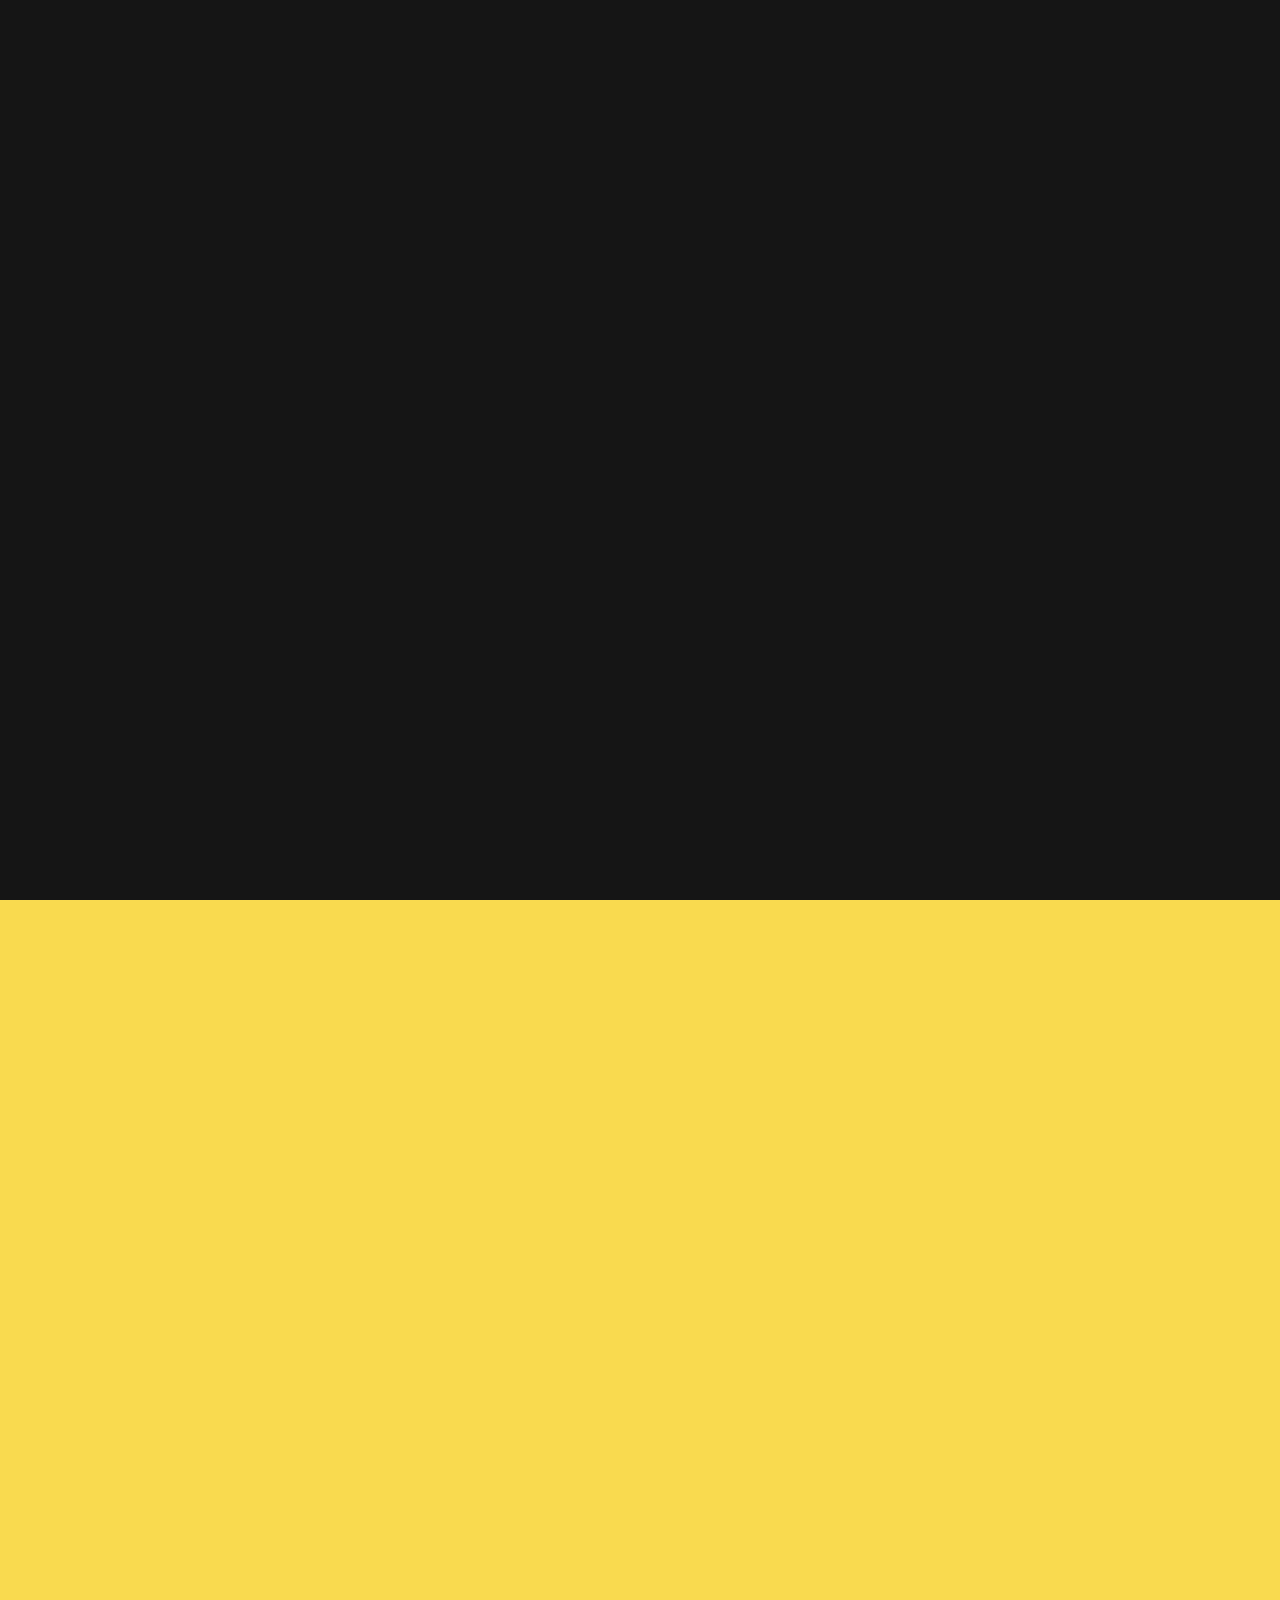
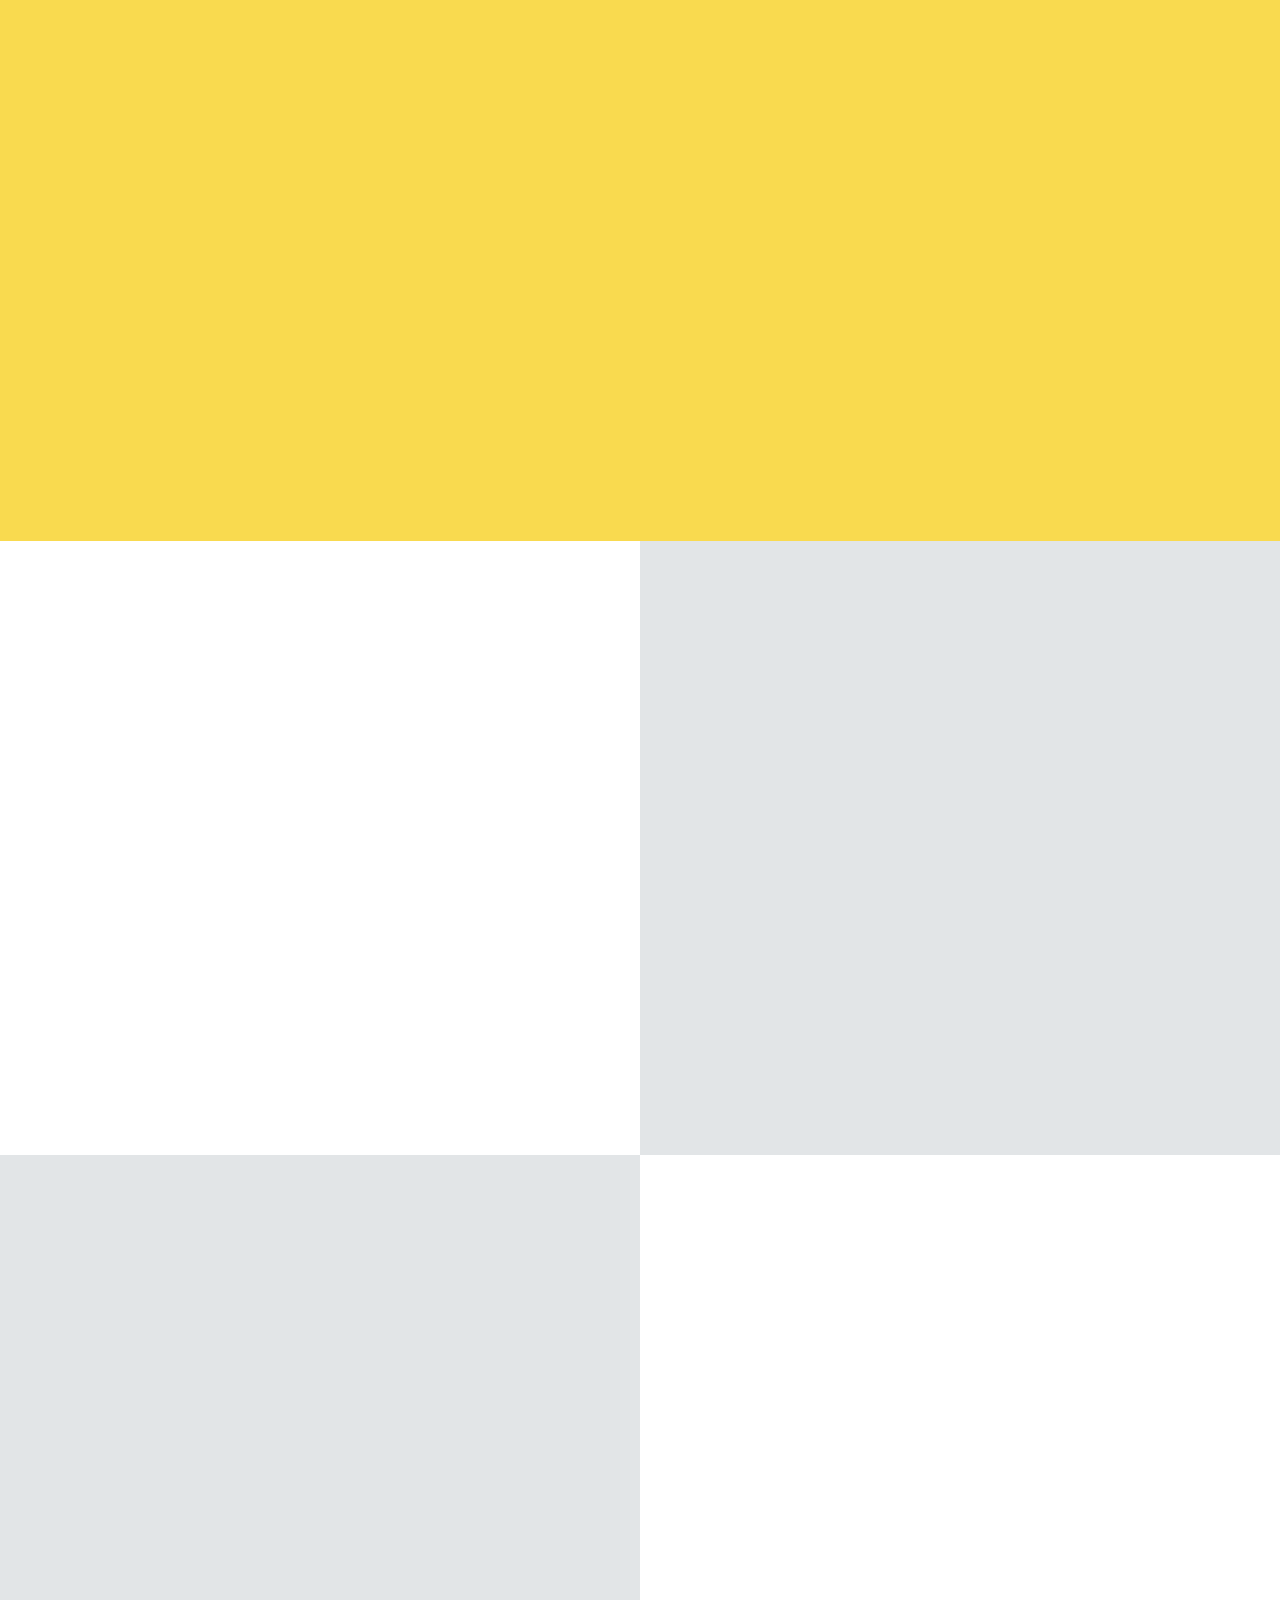
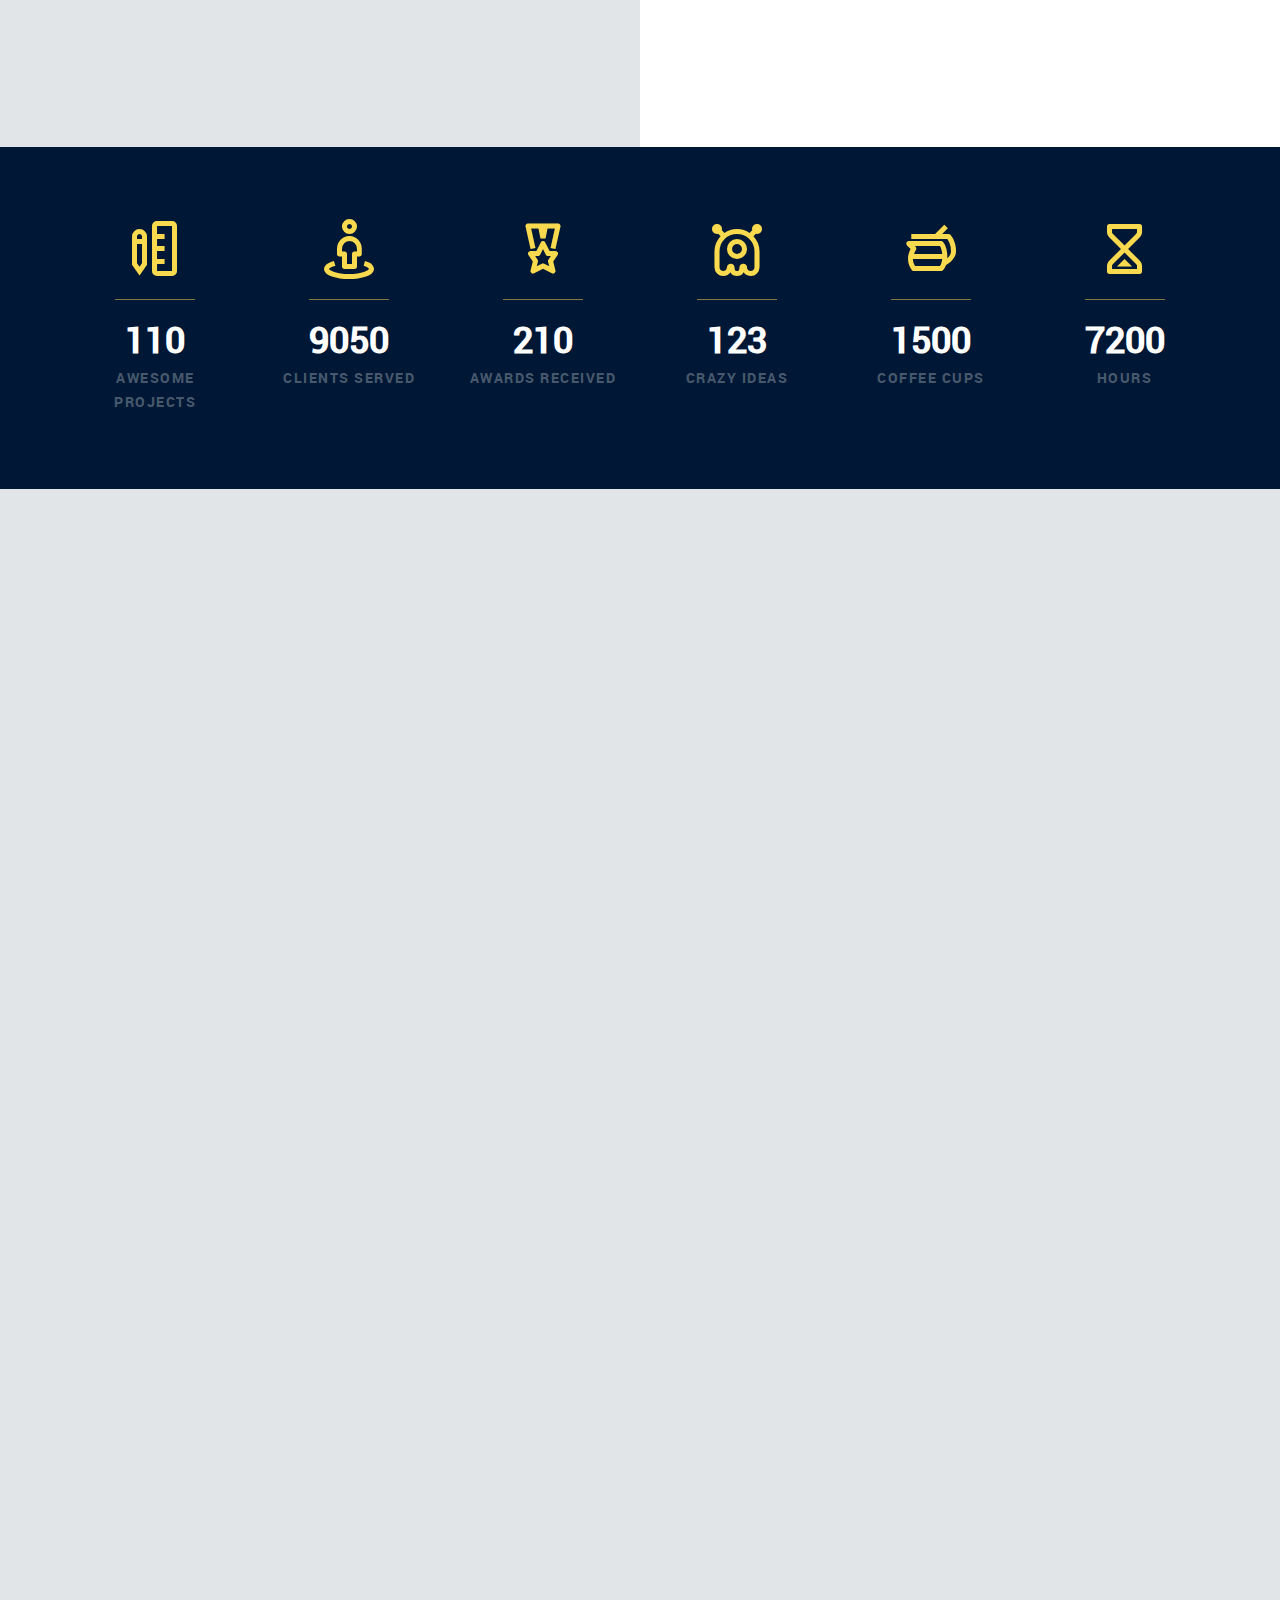
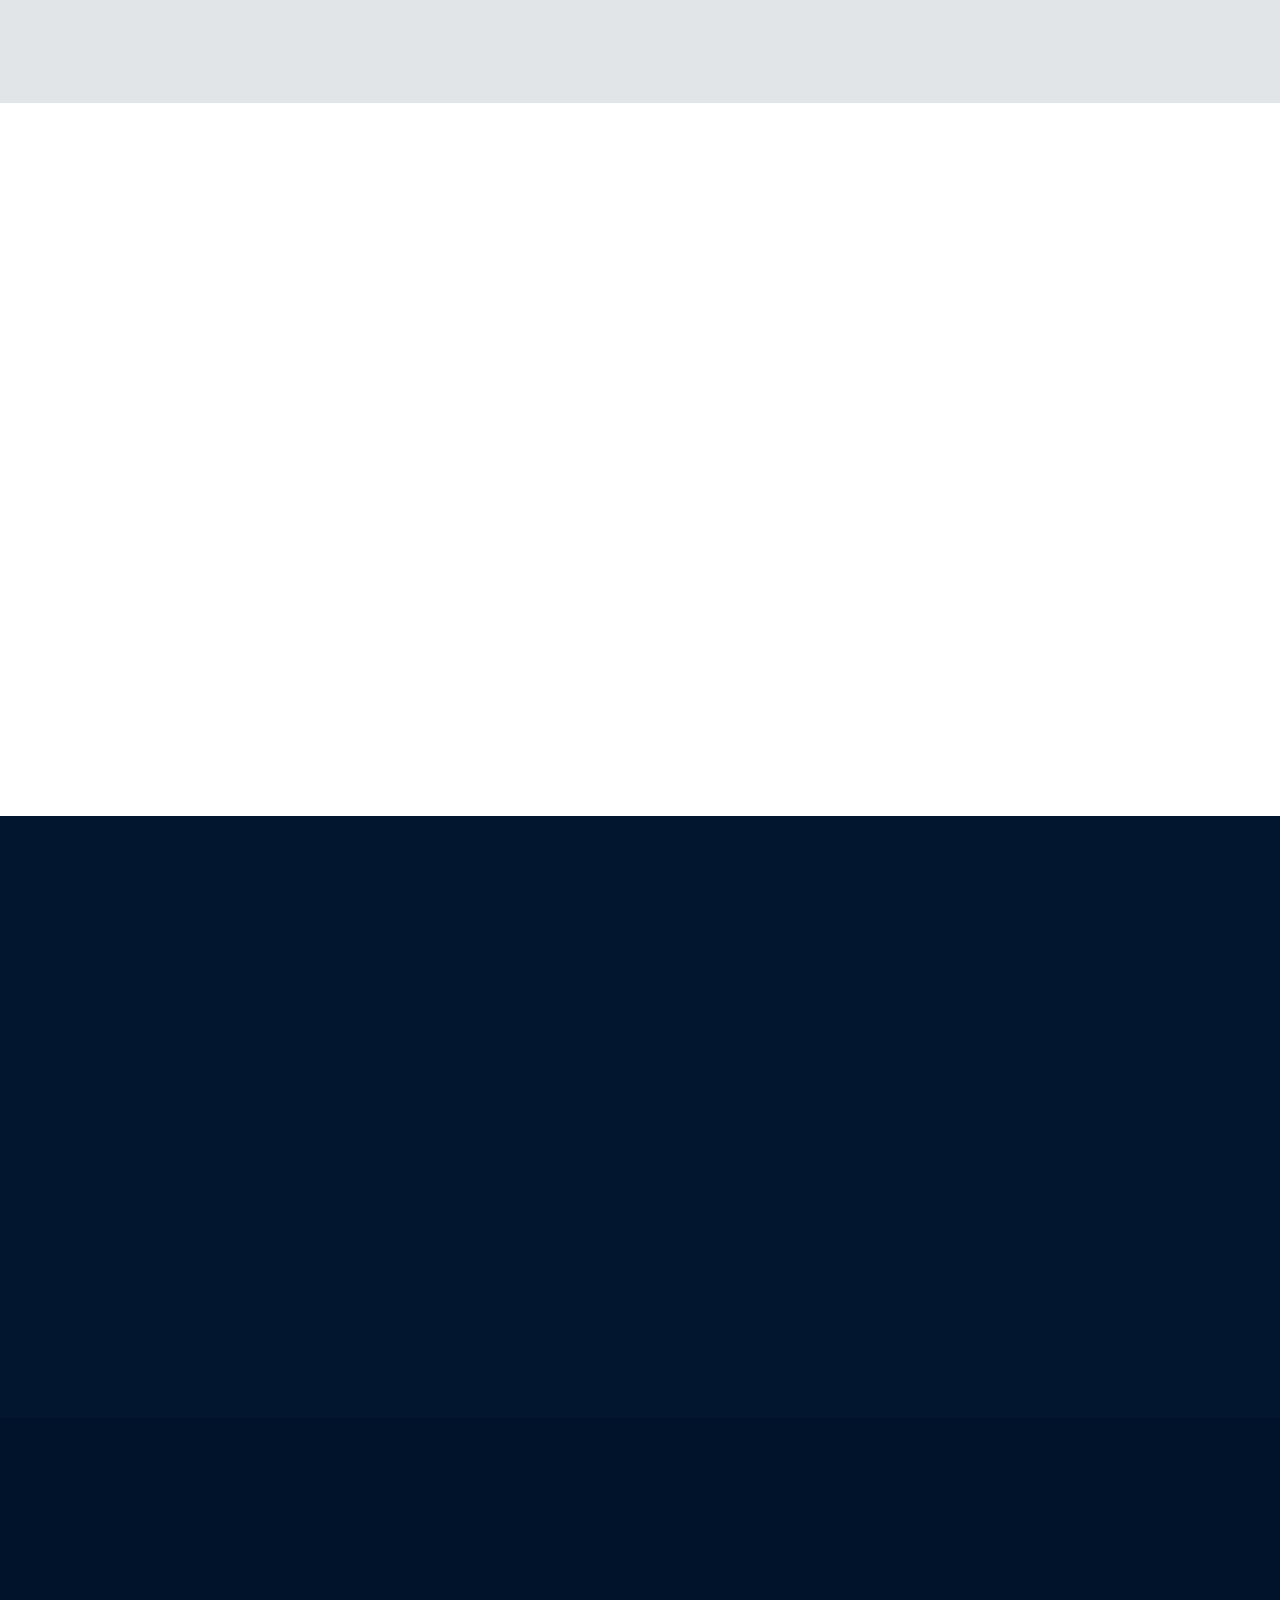
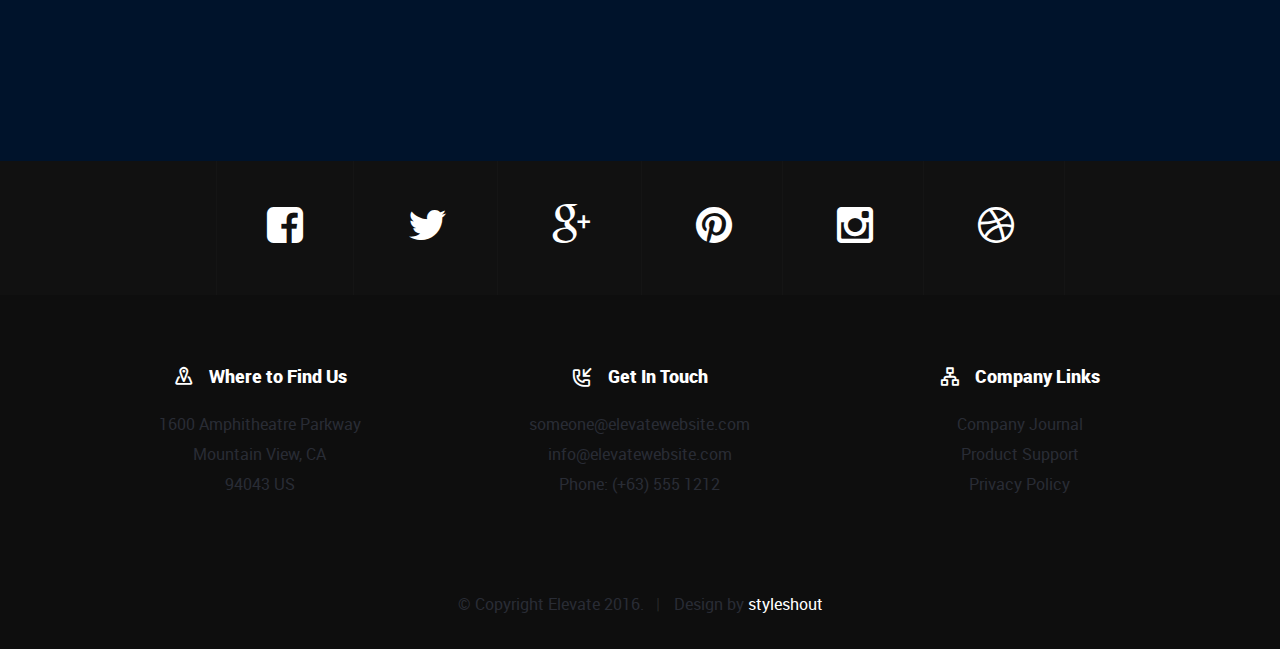
==== index.html @ 8d59bd5b "Add files via upload" ====
<!DOCTYPE html>
<!--[if IE 8 ]><html class="no-js oldie ie8" lang="en"> <![endif]-->
<!--[if IE 9 ]><html class="no-js oldie ie9" lang="en"> <![endif]-->
<!--[if (gte IE 9)|!(IE)]><!--><html class="no-js" lang="en"> <!--<![endif]-->
<head>

   <!--- basic page needs
   ================================================== -->
   <meta charset="utf-8">
	<title>Elevate</title>
	<meta name="description" content="">  
	<meta name="author" content="">

   <!-- mobile specific metas
   ================================================== -->
	<meta name="viewport" content="width=device-width, initial-scale=1, maximum-scale=1">

 	<!-- CSS
   ================================================== -->
   <link rel="stylesheet" href="css/base.css"> 
   <link rel="stylesheet" href="css/vendor.css"> 
   <link rel="stylesheet" href="css/main.css">    

   <!-- script
   ================================================== -->
	<script src="js/modernizr.js"></script>
	<script src="js/pace.min.js"></script>

   <!-- favicons
	================================================== -->
	<link rel="icon" type="image/png" href="favicon.png">

</head>

<body id="top">
	
	<!-- header 
   ================================================== -->
   <header class="main-header">
   	
   	<div class="logo">
	      <a href="index.html">Elevate</a>
	   </div> 

	   <a class="menu-toggle" href="#"><span>Menu</span></a>   	

   </header>

   <!-- main navigation 
   ================================================== -->
   <nav id="menu-nav-wrap">

   	<h3>Navigation</h3>   	
		<ul class="nav-list">
			<li><a class="smoothscroll" href="#intro" title="">Home</a></li>
			<li><a class="smoothscroll" href="#features" title="">Features</a></li>
			<li><a class="smoothscroll" href="#infos" title="">Product Info</a></li>
			<li><a class="smoothscroll" href="#stats" title="">Stats</a></li>
			<li><a class="smoothscroll" href="#pricing" title="">Pricing</a></li>					
			<li><a class="smoothscroll" href="#testimonials" title="">Testimonials</a></li>	
			<li><a class="smoothscroll" href="#download" title="">Download</a></li>	
			<li><a class="smoothscroll" href="#subscribe" title="">Newsletter</a></li>			
		</ul>

		<h3>We Recommend Dreamhost</h3>  
		<p class="sponsor-text">
			Looking for an awesome and reliable webhosting? Try <a href="http://www.dreamhost.com/r.cgi?287326|STYLESHOUT">DreamHost</a>.
			Get <span>$50 off</span> when you sign up with the promocode <span>styleshout</span>. 
			<!-- Simply type	the promocode in the box labeled “Promo Code” when placing your order. -->
		</p>

		<div class="action">
			<a class="button" href="http://www.dreamhost.com/r.cgi?287326|STYLESHOUT">Sign Up Now</a>
		</div>

	</nav> <!-- /menu-nav-wrap -->


	<!-- main content wrap
   ================================================== -->
   <div id="main-content-wrap">


		<!-- main content wrap
   	================================================== -->
   	<section id="intro">

		   <!-- <div class="shadow-overlay"></div> -->
		   
		   <div class="row intro-content">
		   	<div class="col-twelve">

		   		<h3 class="animate-intro">Introducing Elevate</h3>
			  		
					<h1 class="animate-intro">
						The perfect template to
						present your awesome product.
					</h1>	
					
					<div class="buttons">
						<a class="button stroke smoothscroll animate-intro" href="#features" title="">Features</a>
						<a class="button stroke smoothscroll animate-intro" href="#download" title="">Download</a>
					</div>					

					<img src="images/app-screenshot-big.jpg" alt="" class="animate-intro">   			

			  	</div> <!-- /twelve --> 		   			
		   </div> <!-- /row -->   

		</section> <!-- /intro -->


		<!-- features
   	================================================== -->
		<section id="features">

			<div class="row section-intro group animate-this">	
	   		<div class="col-twelve with-bottom-line">

	   			<h2 class="">Features You'll Love.</h2>

	   			<p class="lead">Lorem ipsum Tempor do Excepteur nulla aute deserunt reprehenderit aute commodo aliquip laboris velit eu esse exercitation ex fugiat pariatur aute consequat. Lorem ipsum Fugiat mollit quis qui. Lorem ipsum Duis Excepteur Duis magna fugiat incididunt qui id quis dolor nisi irure proident labore ut in incididunt eiusmod est anim.</p>

	   		</div>   		
	   	</div>

			<div class="row features-wrap">
					     		
				<div class="features-list block-1-3 block-s-1-2 block-tab-full">

					<div class="bgrid feature animate-this">	

						<span class="feature-count">01.</span>            

					   <div class="feature-content">

              	   	<h3>Fully Resposive</h3>

							<p>Sed ut perspiciatis unde omnis iste natus error sit voluptatem accusantium doloremque laudantium, totam rem aperiam, eaque ipsa quae ab illo inventore veritatis et quasi architecto beatae vitae dicta sunt explicabo. Nemo enim ipsam voluptatem quia voluptas sit aspernatur aut odit aut fugit.
						   </p>
						         		
						</div> 	         	 

					</div> <!-- /bgrid -->

					<div class="bgrid feature animate-this">	

						<span class="feature-count">02.</span>            

					   <div class="feature-content">

              	   	<h3>Retina Ready</h3>

							<p>Sed ut perspiciatis unde omnis iste natus error sit voluptatem accusantium doloremque laudantium, totam rem aperiam, eaque ipsa quae ab illo inventore veritatis et quasi architecto beatae vitae dicta sunt explicabo. Nemo enim ipsam voluptatem quia voluptas sit aspernatur aut odit aut fugit.
						   </p>
						         		
						</div> 	         	 

					</div> <!-- /bgrid -->

					<div class="bgrid feature animate-this">	

						<span class="feature-count">03.</span>            

					   <div class="feature-content">

              	   	<h3>Stylish Design</h3>

							<p>Sed ut perspiciatis unde omnis iste natus error sit voluptatem accusantium doloremque laudantium, totam rem aperiam, eaque ipsa quae ab illo inventore veritatis et quasi architecto beatae vitae dicta sunt explicabo. Nemo enim ipsam voluptatem quia voluptas sit aspernatur aut odit aut fugit.
						   </p>
						         		
						</div> 	         	 

					</div> <!-- /bgrid -->

					<div class="bgrid feature animate-this">	

						<span class="feature-count">04.</span>            

					   <div class="feature-content">

              	   	<h3>Clean Code</h3>

							<p>Sed ut perspiciatis unde omnis iste natus error sit voluptatem accusantium doloremque laudantium, totam rem aperiam, eaque ipsa quae ab illo inventore veritatis et quasi architecto beatae vitae dicta sunt explicabo. Nemo enim ipsam voluptatem quia voluptas sit aspernatur aut odit aut fugit.
						   </p>
						         		
						</div> 	         	 

					</div> <!-- /bgrid -->

					<div class="bgrid feature animate-this">	

						<span class="feature-count">05.</span>            

					   <div class="feature-content">

              	   	<h3>Easy To Customize</h3>

							<p>Sed ut perspiciatis unde omnis iste natus error sit voluptatem accusantium doloremque laudantium, totam rem aperiam, eaque ipsa quae ab illo inventore veritatis et quasi architecto beatae vitae dicta sunt explicabo. Nemo enim ipsam voluptatem quia voluptas sit aspernatur aut odit aut fugit.
						   </p>
						         		
						</div> 	         	 

					</div> <!-- /bgrid -->

					<div class="bgrid feature animate-this">	

						<span class="feature-count">06.</span>            

					   <div class="feature-content">

              	   	<h3>Free of Charge</h3>

							<p>Sed ut perspiciatis unde omnis iste natus error sit voluptatem accusantium doloremque laudantium, totam rem aperiam, eaque ipsa quae ab illo inventore veritatis et quasi architecto beatae vitae dicta sunt explicabo. Nemo enim ipsam voluptatem quia voluptas sit aspernatur aut odit aut fugit.
						   </p>
						         		
						</div> 	         	 

					</div> <!-- /bgrid -->

				</div> <!-- /features-list --> 				

			</div> <!-- /features-wrap -->
			
		</section> <!-- /features -->


		<!-- infos
   	================================================== -->
   	<section id="infos">

   		<div class="info-entry">

   			<div class="half-grey"></div>

   			<div class="row info-entry-content">

   				<div class="media-wrap">
   					<div class="media animate-this"  data-animate="fadeInRight">
   						<img src="images/app-screenshot-small.jpg" alt="">
   					</div>   				      				
   				</div>

   				<div class="col-six text-part">   				
   					
   					<h5 class="animate-this" data-animate="fadeInLeft">Some Cool Stuff</h5>
   					<h2 class="animate-this" data-animate="fadeInLeft">Clean and Organized Code</h2>

   					<p class="animate-this" data-animate="fadeInLeft">Lorem ipsum Sunt adipisicing adipisicing esse exercitation consequat sed irure commodo cupidatat aute ea adipisicing consectetur nulla consequat irure consectetur veniam sit sit qui reprehenderit officia sunt nulla elit nisi proident.</p>

   					<a href="#" class="button animate-this" data-animate="fadeInLeft">Learn More</a>
   			 					
   				</div>   				
   				
   			</div> <!-- /info-entry-content -->

   		</div> <!-- /info-entry -->

   		<div class="info-entry">

   			<div class="half-grey"></div>

   			<div class="row info-entry-content">
   			
	            <div class="media-wrap">
	            	<div class="media animate-this" data-animate="fadeInLeft">
	            		<div class="fluid-video-wrapper">
		               <iframe src="http://player.vimeo.com/video/14592941?title=0&amp;byline=0&amp;portrait=0&amp;color=F64B39" width="500" height="281" frameborder="0" webkitallowfullscreen mozallowfullscreen allowfullscreen></iframe> 
		            </div>
	            	</div>   				
	   			</div>

	   			<div class="col-six text-part">   				
   					
   					<h5 class="animate-this" data-animate="fadeInRight">Video Stuff</h5>
   					<h2 class="animate-this" data-animate="fadeInRight">Your Super Cool Video</h2>

   					<p class="animate-this" data-animate="fadeInRight">Lorem ipsum Sunt adipisicing adipisicing esse exercitation consequat sed irure commodo cupidatat aute ea adipisicing consectetur nulla consequat irure consectetur veniam sit sit qui reprehenderit officia sunt nulla elit nisi proident.</p>

   					<a href="#" class="button animate-this" data-animate="fadeInRight">Learn More</a>
   			 					
   				</div>

   			</div> <!-- /info-entry-content -->

   		</div> <!-- /info-entry -->

   	</section> <!-- infos -->


		<!-- stats
   	================================================== -->
   	<section id="stats" class="count-up">

			<div class="row">
				<div class="col-twelve">

					<div class="block-1-6 block-s-1-3 block-tab-1-2 block-mob-full stats-list">

						<div class="bgrid stat">

							<div class="icon-part">
								<i class="icon-pencil-ruler"></i>
							</div>

							<h3 class="stat-count">110</h3>

							<h5 class="stat-title">
								Awesome Projects
							</h5>

						</div> <!-- /stat -->					

						<div class="bgrid stat">

							<div class="icon-part">
								<i class="icon-location-user"></i>
							</div>

							<h3 class="stat-count">9050</h3>

							<h5 class="stat-title">
								Clients Served
							</h5>

						</div> <!-- /stat -->

						<div class="bgrid stat">

							<div class="icon-part">
								<i class="icon-rewards-medal-1"></i>
							</div>

							<h3 class="stat-count">210</h3>

							<h5 class="stat-title">
								Awards Received
							</h5>

						</div> <!-- /stat -->									

						<div class="bgrid stat">

							<div class="icon-part">
								<i class="icon-alien"></i>
							</div>

							<h3 class="stat-count">123</h3>

							<h5 class="stat-title">
								Crazy Ideas
							</h5>

						</div> <!-- /stat -->

						<div class="bgrid stat">

							<div class="icon-part">
								<i class="icon-coffee-mug"></i>
							</div>

							<h3 class="stat-count">1500</h3>

							<h5 class="stat-title">
								Coffee Cups
							</h5>

						</div> <!-- /stat -->

						<div class="bgrid stat">

							<div class="icon-part">
								<i class="icon-hourglass"></i>
							</div>

							<h3 class="stat-count">7200</h3>

							<h5 class="stat-title">
								Hours
							</h5>

						</div> <!-- /stat -->

					</div> <!-- /stats-list -->

				</div> <!-- /twelve -->
			</div> <!-- /row -->

		</section> <!-- /stats -->


		<!-- pricing
   	================================================== -->
		<section id="pricing">

	   	<div class="row section-intro animate-this">
	   		<div class="col-twelve with-bottom-line">

	   			<h2>Plans and Pricing.</h2>

	   			<p class="lead">Lorem ipsum Tempor do Excepteur nulla aute deserunt reprehenderit aute commodo aliquip laboris velit eu esse exercitation ex fugiat pariatur aute consequat. Lorem ipsum Fugiat mollit quis qui. Lorem ipsum Duis Excepteur Duis magna fugiat incididunt qui id quis dolor nisi irure proident labore ut in incididunt eiusmod est anim.</p>

	   		</div>   		
	   	</div>

	   	<div class="row pricing-content">

	         <div class="pricing-tables block-1-3  group">

	            <div class="bgrid animate-this"> 

	            	<div class="price-block">

	            		<div class="top-part">

		            		<h3 class="plan-title">Starter</h3>
			               <p class="plan-price"><sup>$</sup>4.99</p>
			               <p class="price-month">Per month</p>		             

		            	</div>                

		               <div class="bottom-part">

		            		<ul class="features">
			                  <li><strong>3GB</strong> Storage</li>
			                  <li><strong>10GB</strong> Bandwidth</li>		                  
			                  <li><strong>5</strong> Databases</li>		                  
			                  <li><strong>30</strong> Email Accounts</li>
			               </ul>

			               <a class="button large" href="">Get Started</a>

		            	</div>

	            	</div>           	
	                        
				   </div> <!-- /bgrid -->

	            <div class="bgrid animate-this">

	            	<div class="price-block primary" data-info="popular">

	            		<div class="top-part">

		            		<h3 class="plan-title">Standard</h3>
			               <p class="plan-price"><sup>$</sup>9.99</p>
			               <p class="price-month">Per month</p>							

		            	</div>               

		               <div class="bottom-part">

		            		<ul class="features">
			                  <li><strong>5GB</strong> Storage</li>
			                  <li><strong>15GB</strong> Bandwidth</li>		                  
			                  <li><strong>7</strong> Databases</li>		                  
			                  <li><strong>40</strong> Email Accounts</li>
			               </ul>

			               <a class="button large" href="">Get Started</a>

		            	</div>
	            		
	            	</div>            	                 

				  </div> <!-- /bgrid -->

	           <div class="bgrid animate-this">               

	               <div class="price-block">

	            		<div class="top-part">

		            		<h3 class="plan-title">Premium</h3>
			               <p class="plan-price"><sup>$</sup>29.99</p>
			               <p class="price-month">Per month</p>	                		               

		            	</div> 
		            	
							<div class="bottom-part">

		            		<ul class="features">
			                  <li><strong>10GB</strong> Storage</li>
			                  <li><strong>30GB</strong> Bandwidth</li>		                  
			                  <li><strong>15</strong> Databases</li>		                  
			                  <li><strong>60</strong> Email Accounts</li>
			               </ul>

			               <a class="button large" href="">Get Started</a>

		            	</div>	            		                
	            		
	            	</div>                              

				   </div> <!-- /bgrid -->		           

	         </div> <!-- /pricing-tables --> 

	      </div> <!-- /pricing-content --> 

	   </section> <!-- Pricing -->


	   <!-- testimonials
   	================================================== -->
	   <section id="testimonials">
	   	<div class="row testimonial-content">
	   		<div class="col-twelve">

	   			<h2 class="h01 animate-this">
                  Hear What Our Customers Say.
               </h2>

					<div id="testimonial-slider" class="flexslider animate-this">
						<ul class="slides">	
						   <li>
							  	<p>&ldquo;Your work is going to fill a large part of your life, and the only way to be truly satisfied is to do what you believe is great work. And the only way to do great work is to love what you do. If you haven't found it yet, keep looking. Don't settle. As with all matters of the heart, you'll know when you find it.&rdquo;</p>
							  	<p class="author-info">&mdash; Steve Jobs</p>
							</li>						
							<li>
								<p>&ldquo;Good design is as little design as possible. Less, but better - because it concentrates on the essential aspects, and the products are not burdened with non-essentials. Back to purity, back to simplicity..&rdquo;</p>
								<p class="author-info">&mdash; Dieter Rams</p>
							</li>						
							<li>
							  	<p>&ldquo;A fundamental part of that is making mistakes together. There's no learning without trying lots of ideas and failing lots of times.&rdquo;</p>
							  	<p class="author-info">&mdash; Jony Ive</p>
							</li>
						</ul>
					</div>

					<div class="flexslider-controls animate-this">
					   <ul class="flex-control-nav">
					      <li><img src="images/customer01.jpg" alt=""></li>
					      <li><img src="images/customer02.jpg" alt=""></li>
					      <li><img src="images/customer03.jpg" alt=""></li>
					   </ul>
					</div>
						
	   		</div>
	   	</div>
	   </section> <!-- /testimonials -->


	   <!-- download
   	================================================== -->
   	<section id="download">

	   	<div class="overlay"></div>

	   	<div class="row download-content" >
	   		<div class="col-twelve">

					<div class="text-part">
						<h2 class="animate-this">Download Elevate Now.</h2>

			   		<p class="lead animate-this">Lorem ipsum Tempor do Excepteur nulla aute deserunt reprehenderit aute commodo aliquip laboris velit eu esse exercitation ex fugiat pariatur aute consequat. Lorem ipsum Fugiat mollit quis qui. Lorem ipsum Duis Excepteur Duis magna fugiat incididunt qui id quis dolor nisi irure proident labore ut in incididunt eiusmod est anim.</p>
					</div>   			

			   	<a class="button large animate-this" href="#">                               
			         Download Elevate
			      </a>  			

	   		</div>
	   	</div>
   	</section> <!-- /download -->


	   <!-- subscribe
   	================================================== -->
  		<section id="subscribe">
               
         <div class="row subscribe-content">
            <div class="col-twelve">

               <h2 class="h01 animate-this">Stay upto date, join our newsletter</h2>
               <form id="mc-form" class="group" novalidate="true" autocomplete="off">

               	<div class="row">
               		<div class="col-eight tab-full left animate-this" data-animate="fadeInLeft">					
			   				<input type="email" value="" name="EMAIL" class="email" id="mce-EMAIL" placeholder="Enter Your Email" required="">			   				
			   			</div>

				   		<div class="col-four tab-full right animate-this"  data-animate="fadeInRight">
				   			<input type="submit" value="Get Notified" name="subscribe" class="button large">
				   		</div>				   		
               	</div> <!-- /row -->	

               	<label for="mce-EMAIL" class="subscribe-message"></label>					
					
					</form>
            
            </div>
         </div>
                
      </section> <!-- /subscribe -->		
   
   </div> <!-- /main-content-wrap -->


   <!-- footer
	================================================== -->
	<footer id="main-footer">

   	<div class="footer-social-wrap">  
   		<div class="row">
					
	         <ul class="footer-social-list">
	            <li><a href="#">
	             	<i class="fa fa-facebook-square"></i>
	            </a></li>
	            <li><a href="#">
	              	<i class="fa fa-twitter"></i>
	            </a></li>
              <li><a href="#">
	              	<i class="fa fa-google-plus"></i>
	            </a></li>
	            <li><a href="#">
	              	<i class="fa fa-pinterest"></i>
	            </a></li>
	            <li><a href="#">
	              	<i class="fa fa-instagram"></i>
	            </a></li>
	            <li><a href="#">
	              	<i class="fa fa-dribbble"></i>
	            </a></li>
	         </ul>
		         
			</div> 
   	</div> <!-- /footer-social-wrap -->

	   <div class="footer-info-wrap">

	   	<div class="row footer-info">

		  		<div class="col-four tab-full">
		  			<h4><i class="icon-location-map-1"></i> Where to Find Us</h4>

		  			<p>
		         1600 Amphitheatre Parkway<br>
		         Mountain View, CA<br>
		         94043 US
		         </p>
		  		</div>

		   	<div class="col-four tab-full collapse">
	   			<h4><i class="icon-phone-incoming"></i> Get In Touch</h4>

	   			<p>someone@elevatewebsite.com<br>
				   	info@elevatewebsite.com <br>
				   	Phone: (+63) 555 1212			     
				   </p>
	   		</div>

	   		<div class="col-four tab-full">
	   			<h4><i class="icon-organization-hierarchy-3"></i> Company Links</h4>

				   <ul class="footer-link-list">
				   	<li><a href="#">Company Journal</a></li>
				   	<li><a href="#">Product Support</a></li>
				   	<li><a href="#">Privacy Policy</a></li>
				   </ul>
	   		</div>
		   		
		  	</div>
	   </div> <!-- /footer-info-wrap -->
	   	
	   <div class="footer-bottom"> 

	   	<div class="copyright">
		     	<span>© Copyright Elevate 2016.</span> 
		     	<span>Design by <a href="http://www.styleshout.com/">styleshout</a></span>	         	
		   </div>  		
   	</div>
	   	
   </footer>   

   <div id="go-top">
		<a class="smoothscroll" title="Back to Top" href="#top"><i class="fa fa-long-arrow-up"></i></a>
	</div>

   <!-- preloader
   ================================================== -->
   <div id="preloader"> 
    	<div id="loader"></div>
   </div> 

   <!-- Java Script
   ================================================== --> 
   <script src="js/jquery-2.1.3.min.js"></script>
   <script src="js/plugins.js"></script>
   <script src="js/main.js"></script>

</body>

</html>
---- css/base.css ----
/* =================================================================== 
 *
 *  Elevate v1.0 Base Stylesheet
 *  url: www.styleshout.com
 *  07-04-2016
 *  ------------------------------------------------------------------
 *
 *  TOC:
 *  01. reset 
 *  02. basic/base setup styles
 *  03. grid
 *  04. block grids
 *  05. MISC
 *
 * =================================================================== */


/* ===================================================================
 * 01. reset - normalize.css v3.0.2 | MIT License | git.io/normalize
 *
 * ------------------------------------------------------------------- */
html {
	font-family: sans-serif;
	-ms-text-size-adjust: 100%;
	-webkit-text-size-adjust: 100%;
}

body {
	margin: 0;
}

article,
aside,
details,
figcaption,
figure,
footer,
header,
hgroup,
main,
menu,
nav,
section,
summary {
	display: block;
}

audio,
canvas,
progress,
video {
	display: inline-block;
	vertical-align: baseline;
}

audio:not([controls]) {
	display: none;
	height: 0;
}

[hidden],
template {
	display: none;
}

a {
	background: transparent;
}

a:active,
a:hover {
	outline: 0;
}

abbr[title] {
	border-bottom: 1px dotted;
}

b,
strong {
	font-weight: bold;
}

dfn {
	font-style: italic;
}

h1 {
	font-size: 2em;
	margin: 0.67em 0;
}

mark {
	background: #ff0;
	color: #000;
}

small {
	font-size: 80%;
}

sub,
sup {
	font-size: 75%;
	line-height: 0;
	position: relative;
	vertical-align: baseline;
}

sup {
	top: -0.5em;
}

sub {
	bottom: -0.25em;
}

img {
	border: 0;
}

svg:not(:root) {
	overflow: hidden;
}

figure {
	margin: 1em 40px;
}

hr {
	-moz-box-sizing: content-box;
	box-sizing: content-box;
	height: 0;
}

pre {
	overflow: auto;
}

code,
kbd,
pre,
samp {
	font-family: monospace, monospace;
	font-size: 1em;
}

button,
input,
optgroup,
select,
textarea {
	color: inherit;
	font: inherit;
	margin: 0;
}

button {
	overflow: visible;
}

button,
select {
	text-transform: none;
}

button,
html input[type="button"],
input[type="reset"],
input[type="submit"] {
	-webkit-appearance: button;
	cursor: pointer;
}

button[disabled],
html input[disabled] {
	cursor: default;
}

button::-moz-focus-inner,
input::-moz-focus-inner {
	border: 0;
	padding: 0;
}

input {
	line-height: normal;
}

input[type="checkbox"],
input[type="radio"] {
	box-sizing: border-box;
	padding: 0;
}

input[type="number"]::-webkit-inner-spin-button,
input[type="number"]::-webkit-outer-spin-button {
	height: auto;
}

input[type="search"] {
	-webkit-appearance: textfield;
	-moz-box-sizing: content-box;
	-webkit-box-sizing: content-box;
	box-sizing: content-box;
}

input[type="search"]::-webkit-search-cancel-button,
input[type="search"]::-webkit-search-decoration {
	-webkit-appearance: none;
}

fieldset {
	border: 1px solid #c0c0c0;
	margin: 0 2px;
	padding: 0.35em 0.625em 0.75em;
}

legend {
	border: 0;
	padding: 0;
}

textarea {
	overflow: auto;
}

optgroup {
	font-weight: bold;
}

table {
	border-collapse: collapse;
	border-spacing: 0;
}

td,
th {
	padding: 0;
}


/* ===================================================================
 * 02. basic/base setup styles - (_basic.scss)
 *
 * ------------------------------------------------------------------- */
html {
	font-size: 62.5%;
	box-sizing: border-box;
}

*,
*::before,
*::after {
	box-sizing: inherit;
}

body {
	font-weight: normal;
	line-height: 1;
	text-rendering: optimizeLegibility;
	word-wrap: break-word;
	-webkit-overflow-scrolling: touch;
	-webkit-text-size-adjust: none;
}

body,
input,
button {
	-moz-osx-font-smoothing: grayscale;
	-webkit-font-smoothing: antialiased;
}

/* -------------------------------------------------------------------
 * Media - (_basic.scss)
 * ------------------------------------------------------------------- */
img,
video {
	max-width: 100%;
	height: auto;
}


/* -------------------------------------------------------------------
 * Typography resets - (_basic.scss)
 * ------------------------------------------------------------------- */
div, dl, dt, dd, ul, ol, li, h1, h2, h3, h4, h5, h6, pre, form, p, blockquote, th, td {
	margin: 0;
	padding: 0;
}

h1, h2, h3, h4, h5, h6 {
	-webkit-font-variant-ligatures: common-ligatures;
	-moz-font-variant-ligatures: common-ligatures;
	font-variant-ligatures: common-ligatures;
	text-rendering: optimizeLegibility;
}

em,
i {
	font-style: italic;
	line-height: inherit;
}

strong,
b {
	font-weight: bold;
	line-height: inherit;
}

small {
	font-size: 60%;
	line-height: inherit;
}

ol,
ul {
	list-style: none;
}

li {
	display: block;
}

/* ------------------------------------------------------------------- 
 * links - (_basic.scss)
 * ------------------------------------------------------------------- */
a {
	text-decoration: none;
	line-height: inherit;
}

a img {
	border: none;
}

/* ------------------------------------------------------------------- 
 * inputs - (_basic.scss)
 * ------------------------------------------------------------------- */
fieldset {
	margin: 0;
	padding: 0;
}

input[type="email"],
input[type="number"],
input[type="search"],
input[type="text"],
input[type="tel"],
input[type="url"],
input[type="password"],
textarea {
	-webkit-appearance: none;
	-moz-appearance: none;
	-ms-appearance: none;
	-o-appearance: none;
	appearance: none;
}


/* ===================================================================
 * 03. grid - (_grid.scss)
 *
 * ------------------------------------------------------------------- */
.row {
	width: 94%;
	max-width: 1140px;
	margin: 0 auto;
}

.row:before,
.row:after {
	content: "";
	display: table;
}

.row:after {
	clear: both;
}

.row .row {
	width: auto;
	max-width: none;
	margin-left: -20px;
	margin-right: -20px;
}

[class*="col-"],
.bgrid {
	float: left;
}

[class*="col-"] + [class*="col-"].end {
	float: right;
}

[class*="col-"] {
	padding: 0 20px;
}

.col-one {
	width: 8.33333%;
}

.col-two,
.col-1-6 {
	width: 16.66667%;
}

.col-three,
.col-1-4 {
	width: 25%;
}

.col-four,
.col-1-3 {
	width: 33.33333%;
}

.col-five {
	width: 41.66667%;
}

.col-six,
.col-1-2 {
	width: 50%;
}

.col-seven {
	width: 58.33333%;
}

.col-eight,
.col-2-3 {
	width: 66.66667%;
}

.col-nine,
.col-3-4 {
	width: 75%;
}

.col-ten,
.col-5-6 {
	width: 83.33333%;
}

.col-eleven {
	width: 91.66667%;
}

.col-twelve,
.col-full {
	width: 100%;
}

/* ---------------------------------------------------------------
 * small screens - (_grid.scss)
 * --------------------------------------------------------------- */
@media screen and (max-width:1024px) {
	.row .row {
		margin-left: -18px;
		margin-right: -18px;
	}

	[class*="col-"] {
		padding: 0 18px;
	}

}

/* ---------------------------------------------------------------
 * tablets - (_grid.scss)
 * --------------------------------------------------------------- */
@media screen and (max-width:768px) {
	.row {
		width: auto;
		padding-left: 30px;
		padding-right: 30px;
	}

	.row .row {
		padding-left: 0;
		padding-right: 0;
		margin-left: -15px;
		margin-right: -15px;
	}

	[class*="col-"] {
		padding: 0 15px;
	}

	.tab-1-4 {
		width: 25%;
	}

	.tab-1-3 {
		width: 33.33333%;
	}

	.tab-1-2 {
		width: 50%;
	}

	.tab-2-3 {
		width: 66.66667%;
	}

	.tab-3-4 {
		width: 75%;
	}

	.tab-full {
		width: 100%;
	}

}

/* --------------------------------------------------------------- 
 * large mobile devices - (_grid.scss)
 * --------------------------------------------------------------- */
@media screen and (max-width:600px) {
	.row {
		padding-left: 25px;
		padding-right: 25px;
	}

	.row .row {
		margin-left: -10px;
		margin-right: -10px;
	}

	[class*="col-"] {
		padding: 0 10px;
	}

	.mob-1-4 {
		width: 25%;
	}

	.mob-1-2 {
		width: 50%;
	}

	.mob-3-4 {
		width: 75%;
	}

	.mob-full {
		width: 100%;
	}

}

/* ---------------------------------------------------------------
 * small mobile devices - (_grid.scss)
 * --------------------------------------------------------------- */
@media screen and (max-width:400px) {
	.row .row {
		padding-left: 0;
		padding-right: 0;
		margin-left: 0;
		margin-right: 0;
	}

	[class*="col-"] {
		width: 100% !important;
		float: none !important;
		clear: both !important;
		margin-left: 0;
		margin-right: 0;
		padding: 0;
	}

	[class*="col-"] + [class*="col-"].end {
		float: none;
	}

}


/* ===================================================================
 * 04. block grids - (_grid.scss)
 *
 * ------------------------------------------------------------------- */
[class*="block-"]:before,
[class*="block-"]:after {
	content: "";
	display: table;
}

[class*="block-"]:after {
	clear: both;
}

.block-1-6 .bgrid {
	width: 16.66667%;
}

.block-1-4 .bgrid {
	width: 25%;
}

.block-1-3 .bgrid {
	width: 33.33333%;
}

.block-1-2 .bgrid {
	width: 50%;
}

/**
 * Clearing for block grid columns. Allow columns with 
 * different heights to align properly.
 */
.block-1-6 .bgrid:nth-child(6n+1),
.block-1-4 .bgrid:nth-child(4n+1),
.block-1-3 .bgrid:nth-child(3n+1),
.block-1-2 .bgrid:nth-child(2n+1) {
	clear: both;
}

/* ---------------------------------------------------------------
 * small screens - (_grid.scss)
 * --------------------------------------------------------------- */
@media screen and (max-width:1024px) {
	.block-s-1-6 .bgrid {
		width: 16.66667%;
	}

	.block-s-1-4 .bgrid {
		width: 25%;
	}

	.block-s-1-3 .bgrid {
		width: 33.33333%;
	}

	.block-s-1-2 .bgrid {
		width: 50%;
	}

	.block-s-full .bgrid {
		width: 100%;
		clear: both;
	}

	[class*="block-s-"] .bgrid:nth-child(n) {
		clear: none;
	}

	.block-s-1-6 .bgrid:nth-child(6n+1),
	.block-s-1-4 .bgrid:nth-child(4n+1),
	.block-s-1-3 .bgrid:nth-child(3n+1),
	.block-s-1-2 .bgrid:nth-child(2n+1) {
		clear: both;
	}

}

/* ---------------------------------------------------------------
 * tablets - (_grid.scss)
 * --------------------------------------------------------------- */
@media screen and (max-width:768px) {
	.block-tab-1-6 .bgrid {
		width: 16.66667%;
	}

	.block-tab-1-4 .bgrid {
		width: 25%;
	}

	.block-tab-1-3 .bgrid {
		width: 33.33333%;
	}

	.block-tab-1-2 .bgrid {
		width: 50%;
	}

	.block-tab-full .bgrid {
		width: 100%;
		clear: both;
	}

	[class*="block-tab-"] .bgrid:nth-child(n) {
		clear: none;
	}

	.block-tab-1-6 .bgrid:nth-child(6n+1),
	.block-tab-1-4 .bgrid:nth-child(4n+1),
	.block-tab-1-3 .bgrid:nth-child(3n+1),
	.block-tab-1-2 .bgrid:nth-child(2n+1) {
		clear: both;
	}

}

/* ---------------------------------------------------------------
 * large mobile devices - (_grid.scss)
 * --------------------------------------------------------------- */
@media screen and (max-width:600px) {
	.block-mob-1-6 .bgrid {
		width: 16.66667%;
	}

	.block-mob-1-4 .bgrid {
		width: 25%;
	}

	.block-mob-1-3 .bgrid {
		width: 33.33333%;
	}

	.block-mob-1-2 .bgrid {
		width: 50%;
	}

	.block-mob-full .bgrid {
		width: 100%;
		clear: both;
	}

	[class*="block-mob-"] .bgrid:nth-child(n) {
		clear: none;
	}

	.block-mob-1-6 .bgrid:nth-child(6n+1),
	.block-mob-1-4 .bgrid:nth-child(4n+1),
	.block-mob-1-3 .bgrid:nth-child(3n+1),
	.block-mob-1-2 .bgrid:nth-child(2n+1) {
		clear: both;
	}

}

/* ---------------------------------------------------------------
 * stack on small mobile devices - (_grid.scss)
 * --------------------------------------------------------------- */
@media screen and (max-width:400px) {
	.stack .bgrid {
		width: 100% !important;
		float: none !important;
		clear: both !important;
		margin-left: 0;
		margin-right: 0;
	}

}


/* ===================================================================
 * 05. MISC  - (_grid.scss)
 *
 * ------------------------------------------------------------------- */

/**
 * Clearing - (http://nicolasgallagher.com/micro-clearfix-hack/
 */
.group:before,
.group:after {
	content: "";
	display: table;
}

.group:after {
	clear: both;
}

/**
 * Misc Helper Styles 
 */
.hide {
	display: none;
}

.invisible {
	visibility: hidden;
}

.antialiased {
	-webkit-font-smoothing: antialiased;
	-moz-osx-font-smoothing: grayscale;
}

.remove-bottom {
	margin-bottom: 0;
}

.half-bottom {
	margin-bottom: 1.5rem !important;
}

.add-bottom {
	margin-bottom: 3rem !important;
}

.no-border {
	border: none;
}

.full-width {
	width: 100%;
}

.text-center {
	text-align: center;
}

.text-left {
	text-align: left;
}

.text-right {
	text-align: right;
}

.pull-left {
	float: left;
}

.pull-right {
	float: right;
}

.align-center {
	margin-left: auto;
	margin-right: auto;
	text-align: center;
}
---- css/vendor.css ----
/* =================================================================== 
 *
 *  Elevate v1.0 Vendor/Third Party CSS 
 *  url: www.styleshout.com
 *  07-04-2016
 *  ------------------------------------------------------------------
 *
 *  TOC:
 *  01. jQuery FlexSlider
 *  02. Animate.css
 *
 * =================================================================== */

/**
 * 01. 
 * jQuery FlexSlider v2.5.0
 * http://www.woothemes.com/flexslider/
 *
 * Copyright 2012 WooThemes
 * Free to use under the GPLv2 and later license.
 * http://www.gnu.org/licenses/gpl-2.0.html
 *
 * Contributing author: Tyler Smith (@mbmufffin)
 * 
 * ===================================================================
 */

/* reset */
.flex-container a:hover, .flex-slider a:hover, .flex-container a:focus, .flex-slider a:focus {
	outline: none;
}
.slides, .slides > li, .flex-control-nav, .flex-direction-nav {
	margin: 0;
	padding: 0;
	list-style: none;
}
.flex-pauseplay span {
	text-transform: capitalize;
}

/* base styles */
.flexslider {
	margin: 0;
	padding: 0;
}
.flexslider .slides > li {
	display: none;
	-webkit-backface-visibility: hidden;
}
.flexslider .slides img {
	width: 100%;
	display: block;
}
.flexslider .slides:after {
	content: "\0020";
	display: block;
	clear: both;
	visibility: hidden;
	line-height: 0;
	height: 0;
}
html[xmlns] .flexslider .slides {
	display: block;
}
* html .flexslider .slides {
	height: 1%;
}
.no-js .flexslider .slides > li:first-child {
	display: block;
}

/**
 * 02.
 * Animate.css - http://daneden.me/animate
 * Licensed under the MIT license - http://opensource.org/licenses/MIT
 *
 * Copyright (c) 2015 Daniel Eden
 * ===================================================================
 */
.animated {
	-webkit-animation-duration: 1s;
	animation-duration: 1s;
	-webkit-animation-fill-mode: both;
	animation-fill-mode: both;
}
.animated.infinite {
	-webkit-animation-iteration-count: infinite;
	animation-iteration-count: infinite;
}
.animated.hinge {
	-webkit-animation-duration: 2s;
	animation-duration: 2s;
}
.animated.bounceIn, .animated.bounceOut, .animated.flipOutX, .animated.flipOutY {
	-webkit-animation-duration: .75s;
	animation-duration: .75s;
}
@-webkit-keyframes bounce {
	20%, 53%, 80%, from, to {
		-webkit-animation-timing-function: cubic-bezier(0.215, 0.61, 0.355, 1);
		animation-timing-function: cubic-bezier(0.215, 0.61, 0.355, 1);
		-webkit-transform: translate3d(0, 0, 0);
		transform: translate3d(0, 0, 0);
	}
	40%, 43% {
		-webkit-animation-timing-function: cubic-bezier(0.755, 0.05, 0.855, 0.06);
		animation-timing-function: cubic-bezier(0.755, 0.05, 0.855, 0.06);
		-webkit-transform: translate3d(0, -30px, 0);
		transform: translate3d(0, -30px, 0);
	}
	70% {
		-webkit-animation-timing-function: cubic-bezier(0.755, 0.05, 0.855, 0.06);
		animation-timing-function: cubic-bezier(0.755, 0.05, 0.855, 0.06);
		-webkit-transform: translate3d(0, -15px, 0);
		transform: translate3d(0, -15px, 0);
	}
	90% {
		-webkit-transform: translate3d(0, -4px, 0);
		transform: translate3d(0, -4px, 0);
	}
}
@keyframes bounce {
	20%, 53%, 80%, from, to {
		-webkit-animation-timing-function: cubic-bezier(0.215, 0.61, 0.355, 1);
		animation-timing-function: cubic-bezier(0.215, 0.61, 0.355, 1);
		-webkit-transform: translate3d(0, 0, 0);
		transform: translate3d(0, 0, 0);
	}
	40%, 43% {
		-webkit-animation-timing-function: cubic-bezier(0.755, 0.05, 0.855, 0.06);
		animation-timing-function: cubic-bezier(0.755, 0.05, 0.855, 0.06);
		-webkit-transform: translate3d(0, -30px, 0);
		transform: translate3d(0, -30px, 0);
	}
	70% {
		-webkit-animation-timing-function: cubic-bezier(0.755, 0.05, 0.855, 0.06);
		animation-timing-function: cubic-bezier(0.755, 0.05, 0.855, 0.06);
		-webkit-transform: translate3d(0, -15px, 0);
		transform: translate3d(0, -15px, 0);
	}
	90% {
		-webkit-transform: translate3d(0, -4px, 0);
		transform: translate3d(0, -4px, 0);
	}
}
.bounce {
	-webkit-animation-name: bounce;
	animation-name: bounce;
	-webkit-transform-origin: center bottom;
	transform-origin: center bottom;
}
@-webkit-keyframes flash {
	50%, from, to {
		opacity: 1;
	}
	25%, 75% {
		opacity: 0;
	}
}
@keyframes flash {
	50%, from, to {
		opacity: 1;
	}
	25%, 75% {
		opacity: 0;
	}
}
.flash {
	-webkit-animation-name: flash;
	animation-name: flash;
}
@-webkit-keyframes pulse {
	from {
		-webkit-transform: scale3d(1, 1, 1);
		transform: scale3d(1, 1, 1);
	}
	50% {
		-webkit-transform: scale3d(1.05, 1.05, 1.05);
		transform: scale3d(1.05, 1.05, 1.05);
	}
	to {
		-webkit-transform: scale3d(1, 1, 1);
		transform: scale3d(1, 1, 1);
	}
}
@keyframes pulse {
	from {
		-webkit-transform: scale3d(1, 1, 1);
		transform: scale3d(1, 1, 1);
	}
	50% {
		-webkit-transform: scale3d(1.05, 1.05, 1.05);
		transform: scale3d(1.05, 1.05, 1.05);
	}
	to {
		-webkit-transform: scale3d(1, 1, 1);
		transform: scale3d(1, 1, 1);
	}
}
.pulse {
	-webkit-animation-name: pulse;
	animation-name: pulse;
}
@-webkit-keyframes rubberBand {
	from {
		-webkit-transform: scale3d(1, 1, 1);
		transform: scale3d(1, 1, 1);
	}
	30% {
		-webkit-transform: scale3d(1.25, 0.75, 1);
		transform: scale3d(1.25, 0.75, 1);
	}
	40% {
		-webkit-transform: scale3d(0.75, 1.25, 1);
		transform: scale3d(0.75, 1.25, 1);
	}
	50% {
		-webkit-transform: scale3d(1.15, 0.85, 1);
		transform: scale3d(1.15, 0.85, 1);
	}
	65% {
		-webkit-transform: scale3d(0.95, 1.05, 1);
		transform: scale3d(0.95, 1.05, 1);
	}
	75% {
		-webkit-transform: scale3d(1.05, 0.95, 1);
		transform: scale3d(1.05, 0.95, 1);
	}
	to {
		-webkit-transform: scale3d(1, 1, 1);
		transform: scale3d(1, 1, 1);
	}
}
@keyframes rubberBand {
	from {
		-webkit-transform: scale3d(1, 1, 1);
		transform: scale3d(1, 1, 1);
	}
	30% {
		-webkit-transform: scale3d(1.25, 0.75, 1);
		transform: scale3d(1.25, 0.75, 1);
	}
	40% {
		-webkit-transform: scale3d(0.75, 1.25, 1);
		transform: scale3d(0.75, 1.25, 1);
	}
	50% {
		-webkit-transform: scale3d(1.15, 0.85, 1);
		transform: scale3d(1.15, 0.85, 1);
	}
	65% {
		-webkit-transform: scale3d(0.95, 1.05, 1);
		transform: scale3d(0.95, 1.05, 1);
	}
	75% {
		-webkit-transform: scale3d(1.05, 0.95, 1);
		transform: scale3d(1.05, 0.95, 1);
	}
	to {
		-webkit-transform: scale3d(1, 1, 1);
		transform: scale3d(1, 1, 1);
	}
}
.rubberBand {
	-webkit-animation-name: rubberBand;
	animation-name: rubberBand;
}
@-webkit-keyframes shake {
	from, to {
		-webkit-transform: translate3d(0, 0, 0);
		transform: translate3d(0, 0, 0);
	}
	10%, 30%, 50%, 70%, 90% {
		-webkit-transform: translate3d(-10px, 0, 0);
		transform: translate3d(-10px, 0, 0);
	}
	20%, 40%, 60%, 80% {
		-webkit-transform: translate3d(10px, 0, 0);
		transform: translate3d(10px, 0, 0);
	}
}
@keyframes shake {
	from, to {
		-webkit-transform: translate3d(0, 0, 0);
		transform: translate3d(0, 0, 0);
	}
	10%, 30%, 50%, 70%, 90% {
		-webkit-transform: translate3d(-10px, 0, 0);
		transform: translate3d(-10px, 0, 0);
	}
	20%, 40%, 60%, 80% {
		-webkit-transform: translate3d(10px, 0, 0);
		transform: translate3d(10px, 0, 0);
	}
}
.shake {
	-webkit-animation-name: shake;
	animation-name: shake;
}
@-webkit-keyframes swing {
	20% {
		-webkit-transform: rotate3d(0, 0, 1, 15deg);
		transform: rotate3d(0, 0, 1, 15deg);
	}
	40% {
		-webkit-transform: rotate3d(0, 0, 1, -10deg);
		transform: rotate3d(0, 0, 1, -10deg);
	}
	60% {
		-webkit-transform: rotate3d(0, 0, 1, 5deg);
		transform: rotate3d(0, 0, 1, 5deg);
	}
	80% {
		-webkit-transform: rotate3d(0, 0, 1, -5deg);
		transform: rotate3d(0, 0, 1, -5deg);
	}
	to {
		-webkit-transform: rotate3d(0, 0, 1, 0deg);
		transform: rotate3d(0, 0, 1, 0deg);
	}
}
@keyframes swing {
	20% {
		-webkit-transform: rotate3d(0, 0, 1, 15deg);
		transform: rotate3d(0, 0, 1, 15deg);
	}
	40% {
		-webkit-transform: rotate3d(0, 0, 1, -10deg);
		transform: rotate3d(0, 0, 1, -10deg);
	}
	60% {
		-webkit-transform: rotate3d(0, 0, 1, 5deg);
		transform: rotate3d(0, 0, 1, 5deg);
	}
	80% {
		-webkit-transform: rotate3d(0, 0, 1, -5deg);
		transform: rotate3d(0, 0, 1, -5deg);
	}
	to {
		-webkit-transform: rotate3d(0, 0, 1, 0deg);
		transform: rotate3d(0, 0, 1, 0deg);
	}
}
.swing {
	-webkit-transform-origin: top center;
	transform-origin: top center;
	-webkit-animation-name: swing;
	animation-name: swing;
}
@-webkit-keyframes tada {
	from {
		-webkit-transform: scale3d(1, 1, 1);
		transform: scale3d(1, 1, 1);
	}
	10%, 20% {
		-webkit-transform: scale3d(0.9, 0.9, 0.9) rotate3d(0, 0, 1, -3deg);
		transform: scale3d(0.9, 0.9, 0.9) rotate3d(0, 0, 1, -3deg);
	}
	30%, 50%, 70%, 90% {
		-webkit-transform: scale3d(1.1, 1.1, 1.1) rotate3d(0, 0, 1, 3deg);
		transform: scale3d(1.1, 1.1, 1.1) rotate3d(0, 0, 1, 3deg);
	}
	40%, 60%, 80% {
		-webkit-transform: scale3d(1.1, 1.1, 1.1) rotate3d(0, 0, 1, -3deg);
		transform: scale3d(1.1, 1.1, 1.1) rotate3d(0, 0, 1, -3deg);
	}
	to {
		-webkit-transform: scale3d(1, 1, 1);
		transform: scale3d(1, 1, 1);
	}
}
@keyframes tada {
	from {
		-webkit-transform: scale3d(1, 1, 1);
		transform: scale3d(1, 1, 1);
	}
	10%, 20% {
		-webkit-transform: scale3d(0.9, 0.9, 0.9) rotate3d(0, 0, 1, -3deg);
		transform: scale3d(0.9, 0.9, 0.9) rotate3d(0, 0, 1, -3deg);
	}
	30%, 50%, 70%, 90% {
		-webkit-transform: scale3d(1.1, 1.1, 1.1) rotate3d(0, 0, 1, 3deg);
		transform: scale3d(1.1, 1.1, 1.1) rotate3d(0, 0, 1, 3deg);
	}
	40%, 60%, 80% {
		-webkit-transform: scale3d(1.1, 1.1, 1.1) rotate3d(0, 0, 1, -3deg);
		transform: scale3d(1.1, 1.1, 1.1) rotate3d(0, 0, 1, -3deg);
	}
	to {
		-webkit-transform: scale3d(1, 1, 1);
		transform: scale3d(1, 1, 1);
	}
}
.tada {
	-webkit-animation-name: tada;
	animation-name: tada;
}
@-webkit-keyframes wobble {
	from {
		-webkit-transform: none;
		transform: none;
	}
	15% {
		-webkit-transform: translate3d(-25%, 0, 0) rotate3d(0, 0, 1, -5deg);
		transform: translate3d(-25%, 0, 0) rotate3d(0, 0, 1, -5deg);
	}
	30% {
		-webkit-transform: translate3d(20%, 0, 0) rotate3d(0, 0, 1, 3deg);
		transform: translate3d(20%, 0, 0) rotate3d(0, 0, 1, 3deg);
	}
	45% {
		-webkit-transform: translate3d(-15%, 0, 0) rotate3d(0, 0, 1, -3deg);
		transform: translate3d(-15%, 0, 0) rotate3d(0, 0, 1, -3deg);
	}
	60% {
		-webkit-transform: translate3d(10%, 0, 0) rotate3d(0, 0, 1, 2deg);
		transform: translate3d(10%, 0, 0) rotate3d(0, 0, 1, 2deg);
	}
	75% {
		-webkit-transform: translate3d(-5%, 0, 0) rotate3d(0, 0, 1, -1deg);
		transform: translate3d(-5%, 0, 0) rotate3d(0, 0, 1, -1deg);
	}
	to {
		-webkit-transform: none;
		transform: none;
	}
}
@keyframes wobble {
	from {
		-webkit-transform: none;
		transform: none;
	}
	15% {
		-webkit-transform: translate3d(-25%, 0, 0) rotate3d(0, 0, 1, -5deg);
		transform: translate3d(-25%, 0, 0) rotate3d(0, 0, 1, -5deg);
	}
	30% {
		-webkit-transform: translate3d(20%, 0, 0) rotate3d(0, 0, 1, 3deg);
		transform: translate3d(20%, 0, 0) rotate3d(0, 0, 1, 3deg);
	}
	45% {
		-webkit-transform: translate3d(-15%, 0, 0) rotate3d(0, 0, 1, -3deg);
		transform: translate3d(-15%, 0, 0) rotate3d(0, 0, 1, -3deg);
	}
	60% {
		-webkit-transform: translate3d(10%, 0, 0) rotate3d(0, 0, 1, 2deg);
		transform: translate3d(10%, 0, 0) rotate3d(0, 0, 1, 2deg);
	}
	75% {
		-webkit-transform: translate3d(-5%, 0, 0) rotate3d(0, 0, 1, -1deg);
		transform: translate3d(-5%, 0, 0) rotate3d(0, 0, 1, -1deg);
	}
	to {
		-webkit-transform: none;
		transform: none;
	}
}
.wobble {
	-webkit-animation-name: wobble;
	animation-name: wobble;
}
@-webkit-keyframes jello {
	11.1%, from, to {
		-webkit-transform: none;
		transform: none;
	}
	22.2% {
		-webkit-transform: skewX(-12.5deg) skewY(-12.5deg);
		transform: skewX(-12.5deg) skewY(-12.5deg);
	}
	33.3% {
		-webkit-transform: skewX(6.25deg) skewY(6.25deg);
		transform: skewX(6.25deg) skewY(6.25deg);
	}
	44.4% {
		-webkit-transform: skewX(-3.125deg) skewY(-3.125deg);
		transform: skewX(-3.125deg) skewY(-3.125deg);
	}
	55.5% {
		-webkit-transform: skewX(1.5625deg) skewY(1.5625deg);
		transform: skewX(1.5625deg) skewY(1.5625deg);
	}
	66.6% {
		-webkit-transform: skewX(-0.78125deg) skewY(-0.78125deg);
		transform: skewX(-0.78125deg) skewY(-0.78125deg);
	}
	77.7% {
		-webkit-transform: skewX(0.39063deg) skewY(0.39063deg);
		transform: skewX(0.39063deg) skewY(0.39063deg);
	}
	88.8% {
		-webkit-transform: skewX(-0.19531deg) skewY(-0.19531deg);
		transform: skewX(-0.19531deg) skewY(-0.19531deg);
	}
}
@keyframes jello {
	11.1%, from, to {
		-webkit-transform: none;
		transform: none;
	}
	22.2% {
		-webkit-transform: skewX(-12.5deg) skewY(-12.5deg);
		transform: skewX(-12.5deg) skewY(-12.5deg);
	}
	33.3% {
		-webkit-transform: skewX(6.25deg) skewY(6.25deg);
		transform: skewX(6.25deg) skewY(6.25deg);
	}
	44.4% {
		-webkit-transform: skewX(-3.125deg) skewY(-3.125deg);
		transform: skewX(-3.125deg) skewY(-3.125deg);
	}
	55.5% {
		-webkit-transform: skewX(1.5625deg) skewY(1.5625deg);
		transform: skewX(1.5625deg) skewY(1.5625deg);
	}
	66.6% {
		-webkit-transform: skewX(-0.78125deg) skewY(-0.78125deg);
		transform: skewX(-0.78125deg) skewY(-0.78125deg);
	}
	77.7% {
		-webkit-transform: skewX(0.39063deg) skewY(0.39063deg);
		transform: skewX(0.39063deg) skewY(0.39063deg);
	}
	88.8% {
		-webkit-transform: skewX(-0.19531deg) skewY(-0.19531deg);
		transform: skewX(-0.19531deg) skewY(-0.19531deg);
	}
}
.jello {
	-webkit-animation-name: jello;
	animation-name: jello;
	-webkit-transform-origin: center;
	transform-origin: center;
}
@-webkit-keyframes bounceIn {
	20%, 40%, 60%, 80%, from, to {
		-webkit-animation-timing-function: cubic-bezier(0.215, 0.61, 0.355, 1);
		animation-timing-function: cubic-bezier(0.215, 0.61, 0.355, 1);
	}
	0% {
		opacity: 0;
		-webkit-transform: scale3d(0.3, 0.3, 0.3);
		transform: scale3d(0.3, 0.3, 0.3);
	}
	20% {
		-webkit-transform: scale3d(1.1, 1.1, 1.1);
		transform: scale3d(1.1, 1.1, 1.1);
	}
	40% {
		-webkit-transform: scale3d(0.9, 0.9, 0.9);
		transform: scale3d(0.9, 0.9, 0.9);
	}
	60% {
		opacity: 1;
		-webkit-transform: scale3d(1.03, 1.03, 1.03);
		transform: scale3d(1.03, 1.03, 1.03);
	}
	80% {
		-webkit-transform: scale3d(0.97, 0.97, 0.97);
		transform: scale3d(0.97, 0.97, 0.97);
	}
	to {
		opacity: 1;
		-webkit-transform: scale3d(1, 1, 1);
		transform: scale3d(1, 1, 1);
	}
}
@keyframes bounceIn {
	20%, 40%, 60%, 80%, from, to {
		-webkit-animation-timing-function: cubic-bezier(0.215, 0.61, 0.355, 1);
		animation-timing-function: cubic-bezier(0.215, 0.61, 0.355, 1);
	}
	0% {
		opacity: 0;
		-webkit-transform: scale3d(0.3, 0.3, 0.3);
		transform: scale3d(0.3, 0.3, 0.3);
	}
	20% {
		-webkit-transform: scale3d(1.1, 1.1, 1.1);
		transform: scale3d(1.1, 1.1, 1.1);
	}
	40% {
		-webkit-transform: scale3d(0.9, 0.9, 0.9);
		transform: scale3d(0.9, 0.9, 0.9);
	}
	60% {
		opacity: 1;
		-webkit-transform: scale3d(1.03, 1.03, 1.03);
		transform: scale3d(1.03, 1.03, 1.03);
	}
	80% {
		-webkit-transform: scale3d(0.97, 0.97, 0.97);
		transform: scale3d(0.97, 0.97, 0.97);
	}
	to {
		opacity: 1;
		-webkit-transform: scale3d(1, 1, 1);
		transform: scale3d(1, 1, 1);
	}
}
.bounceIn {
	-webkit-animation-name: bounceIn;
	animation-name: bounceIn;
}
@-webkit-keyframes bounceInDown {
	60%, 75%, 90%, from, to {
		-webkit-animation-timing-function: cubic-bezier(0.215, 0.61, 0.355, 1);
		animation-timing-function: cubic-bezier(0.215, 0.61, 0.355, 1);
	}
	0% {
		opacity: 0;
		-webkit-transform: translate3d(0, -3000px, 0);
		transform: translate3d(0, -3000px, 0);
	}
	60% {
		opacity: 1;
		-webkit-transform: translate3d(0, 25px, 0);
		transform: translate3d(0, 25px, 0);
	}
	75% {
		-webkit-transform: translate3d(0, -10px, 0);
		transform: translate3d(0, -10px, 0);
	}
	90% {
		-webkit-transform: translate3d(0, 5px, 0);
		transform: translate3d(0, 5px, 0);
	}
	to {
		-webkit-transform: none;
		transform: none;
	}
}
@keyframes bounceInDown {
	60%, 75%, 90%, from, to {
		-webkit-animation-timing-function: cubic-bezier(0.215, 0.61, 0.355, 1);
		animation-timing-function: cubic-bezier(0.215, 0.61, 0.355, 1);
	}
	0% {
		opacity: 0;
		-webkit-transform: translate3d(0, -3000px, 0);
		transform: translate3d(0, -3000px, 0);
	}
	60% {
		opacity: 1;
		-webkit-transform: translate3d(0, 25px, 0);
		transform: translate3d(0, 25px, 0);
	}
	75% {
		-webkit-transform: translate3d(0, -10px, 0);
		transform: translate3d(0, -10px, 0);
	}
	90% {
		-webkit-transform: translate3d(0, 5px, 0);
		transform: translate3d(0, 5px, 0);
	}
	to {
		-webkit-transform: none;
		transform: none;
	}
}
.bounceInDown {
	-webkit-animation-name: bounceInDown;
	animation-name: bounceInDown;
}
@-webkit-keyframes bounceInLeft {
	60%, 75%, 90%, from, to {
		-webkit-animation-timing-function: cubic-bezier(0.215, 0.61, 0.355, 1);
		animation-timing-function: cubic-bezier(0.215, 0.61, 0.355, 1);
	}
	0% {
		opacity: 0;
		-webkit-transform: translate3d(-3000px, 0, 0);
		transform: translate3d(-3000px, 0, 0);
	}
	60% {
		opacity: 1;
		-webkit-transform: translate3d(25px, 0, 0);
		transform: translate3d(25px, 0, 0);
	}
	75% {
		-webkit-transform: translate3d(-10px, 0, 0);
		transform: translate3d(-10px, 0, 0);
	}
	90% {
		-webkit-transform: translate3d(5px, 0, 0);
		transform: translate3d(5px, 0, 0);
	}
	to {
		-webkit-transform: none;
		transform: none;
	}
}
@keyframes bounceInLeft {
	60%, 75%, 90%, from, to {
		-webkit-animation-timing-function: cubic-bezier(0.215, 0.61, 0.355, 1);
		animation-timing-function: cubic-bezier(0.215, 0.61, 0.355, 1);
	}
	0% {
		opacity: 0;
		-webkit-transform: translate3d(-3000px, 0, 0);
		transform: translate3d(-3000px, 0, 0);
	}
	60% {
		opacity: 1;
		-webkit-transform: translate3d(25px, 0, 0);
		transform: translate3d(25px, 0, 0);
	}
	75% {
		-webkit-transform: translate3d(-10px, 0, 0);
		transform: translate3d(-10px, 0, 0);
	}
	90% {
		-webkit-transform: translate3d(5px, 0, 0);
		transform: translate3d(5px, 0, 0);
	}
	to {
		-webkit-transform: none;
		transform: none;
	}
}
.bounceInLeft {
	-webkit-animation-name: bounceInLeft;
	animation-name: bounceInLeft;
}
@-webkit-keyframes bounceInRight {
	60%, 75%, 90%, from, to {
		-webkit-animation-timing-function: cubic-bezier(0.215, 0.61, 0.355, 1);
		animation-timing-function: cubic-bezier(0.215, 0.61, 0.355, 1);
	}
	from {
		opacity: 0;
		-webkit-transform: translate3d(3000px, 0, 0);
		transform: translate3d(3000px, 0, 0);
	}
	60% {
		opacity: 1;
		-webkit-transform: translate3d(-25px, 0, 0);
		transform: translate3d(-25px, 0, 0);
	}
	75% {
		-webkit-transform: translate3d(10px, 0, 0);
		transform: translate3d(10px, 0, 0);
	}
	90% {
		-webkit-transform: translate3d(-5px, 0, 0);
		transform: translate3d(-5px, 0, 0);
	}
	to {
		-webkit-transform: none;
		transform: none;
	}
}
@keyframes bounceInRight {
	60%, 75%, 90%, from, to {
		-webkit-animation-timing-function: cubic-bezier(0.215, 0.61, 0.355, 1);
		animation-timing-function: cubic-bezier(0.215, 0.61, 0.355, 1);
	}
	from {
		opacity: 0;
		-webkit-transform: translate3d(3000px, 0, 0);
		transform: translate3d(3000px, 0, 0);
	}
	60% {
		opacity: 1;
		-webkit-transform: translate3d(-25px, 0, 0);
		transform: translate3d(-25px, 0, 0);
	}
	75% {
		-webkit-transform: translate3d(10px, 0, 0);
		transform: translate3d(10px, 0, 0);
	}
	90% {
		-webkit-transform: translate3d(-5px, 0, 0);
		transform: translate3d(-5px, 0, 0);
	}
	to {
		-webkit-transform: none;
		transform: none;
	}
}
.bounceInRight {
	-webkit-animation-name: bounceInRight;
	animation-name: bounceInRight;
}
@-webkit-keyframes bounceInUp {
	60%, 75%, 90%, from, to {
		-webkit-animation-timing-function: cubic-bezier(0.215, 0.61, 0.355, 1);
		animation-timing-function: cubic-bezier(0.215, 0.61, 0.355, 1);
	}
	from {
		opacity: 0;
		-webkit-transform: translate3d(0, 3000px, 0);
		transform: translate3d(0, 3000px, 0);
	}
	60% {
		opacity: 1;
		-webkit-transform: translate3d(0, -20px, 0);
		transform: translate3d(0, -20px, 0);
	}
	75% {
		-webkit-transform: translate3d(0, 10px, 0);
		transform: translate3d(0, 10px, 0);
	}
	90% {
		-webkit-transform: translate3d(0, -5px, 0);
		transform: translate3d(0, -5px, 0);
	}
	to {
		-webkit-transform: translate3d(0, 0, 0);
		transform: translate3d(0, 0, 0);
	}
}
@keyframes bounceInUp {
	60%, 75%, 90%, from, to {
		-webkit-animation-timing-function: cubic-bezier(0.215, 0.61, 0.355, 1);
		animation-timing-function: cubic-bezier(0.215, 0.61, 0.355, 1);
	}
	from {
		opacity: 0;
		-webkit-transform: translate3d(0, 3000px, 0);
		transform: translate3d(0, 3000px, 0);
	}
	60% {
		opacity: 1;
		-webkit-transform: translate3d(0, -20px, 0);
		transform: translate3d(0, -20px, 0);
	}
	75% {
		-webkit-transform: translate3d(0, 10px, 0);
		transform: translate3d(0, 10px, 0);
	}
	90% {
		-webkit-transform: translate3d(0, -5px, 0);
		transform: translate3d(0, -5px, 0);
	}
	to {
		-webkit-transform: translate3d(0, 0, 0);
		transform: translate3d(0, 0, 0);
	}
}
.bounceInUp {
	-webkit-animation-name: bounceInUp;
	animation-name: bounceInUp;
}
@-webkit-keyframes bounceOut {
	20% {
		-webkit-transform: scale3d(0.9, 0.9, 0.9);
		transform: scale3d(0.9, 0.9, 0.9);
	}
	50%, 55% {
		opacity: 1;
		-webkit-transform: scale3d(1.1, 1.1, 1.1);
		transform: scale3d(1.1, 1.1, 1.1);
	}
	to {
		opacity: 0;
		-webkit-transform: scale3d(0.3, 0.3, 0.3);
		transform: scale3d(0.3, 0.3, 0.3);
	}
}
@keyframes bounceOut {
	20% {
		-webkit-transform: scale3d(0.9, 0.9, 0.9);
		transform: scale3d(0.9, 0.9, 0.9);
	}
	50%, 55% {
		opacity: 1;
		-webkit-transform: scale3d(1.1, 1.1, 1.1);
		transform: scale3d(1.1, 1.1, 1.1);
	}
	to {
		opacity: 0;
		-webkit-transform: scale3d(0.3, 0.3, 0.3);
		transform: scale3d(0.3, 0.3, 0.3);
	}
}
.bounceOut {
	-webkit-animation-name: bounceOut;
	animation-name: bounceOut;
}
@-webkit-keyframes bounceOutDown {
	20% {
		-webkit-transform: translate3d(0, 10px, 0);
		transform: translate3d(0, 10px, 0);
	}
	40%, 45% {
		opacity: 1;
		-webkit-transform: translate3d(0, -20px, 0);
		transform: translate3d(0, -20px, 0);
	}
	to {
		opacity: 0;
		-webkit-transform: translate3d(0, 2000px, 0);
		transform: translate3d(0, 2000px, 0);
	}
}
@keyframes bounceOutDown {
	20% {
		-webkit-transform: translate3d(0, 10px, 0);
		transform: translate3d(0, 10px, 0);
	}
	40%, 45% {
		opacity: 1;
		-webkit-transform: translate3d(0, -20px, 0);
		transform: translate3d(0, -20px, 0);
	}
	to {
		opacity: 0;
		-webkit-transform: translate3d(0, 2000px, 0);
		transform: translate3d(0, 2000px, 0);
	}
}
.bounceOutDown {
	-webkit-animation-name: bounceOutDown;
	animation-name: bounceOutDown;
}
@-webkit-keyframes bounceOutLeft {
	20% {
		opacity: 1;
		-webkit-transform: translate3d(20px, 0, 0);
		transform: translate3d(20px, 0, 0);
	}
	to {
		opacity: 0;
		-webkit-transform: translate3d(-2000px, 0, 0);
		transform: translate3d(-2000px, 0, 0);
	}
}
@keyframes bounceOutLeft {
	20% {
		opacity: 1;
		-webkit-transform: translate3d(20px, 0, 0);
		transform: translate3d(20px, 0, 0);
	}
	to {
		opacity: 0;
		-webkit-transform: translate3d(-2000px, 0, 0);
		transform: translate3d(-2000px, 0, 0);
	}
}
.bounceOutLeft {
	-webkit-animation-name: bounceOutLeft;
	animation-name: bounceOutLeft;
}
@-webkit-keyframes bounceOutRight {
	20% {
		opacity: 1;
		-webkit-transform: translate3d(-20px, 0, 0);
		transform: translate3d(-20px, 0, 0);
	}
	to {
		opacity: 0;
		-webkit-transform: translate3d(2000px, 0, 0);
		transform: translate3d(2000px, 0, 0);
	}
}
@keyframes bounceOutRight {
	20% {
		opacity: 1;
		-webkit-transform: translate3d(-20px, 0, 0);
		transform: translate3d(-20px, 0, 0);
	}
	to {
		opacity: 0;
		-webkit-transform: translate3d(2000px, 0, 0);
		transform: translate3d(2000px, 0, 0);
	}
}
.bounceOutRight {
	-webkit-animation-name: bounceOutRight;
	animation-name: bounceOutRight;
}
@-webkit-keyframes bounceOutUp {
	20% {
		-webkit-transform: translate3d(0, -10px, 0);
		transform: translate3d(0, -10px, 0);
	}
	40%, 45% {
		opacity: 1;
		-webkit-transform: translate3d(0, 20px, 0);
		transform: translate3d(0, 20px, 0);
	}
	to {
		opacity: 0;
		-webkit-transform: translate3d(0, -2000px, 0);
		transform: translate3d(0, -2000px, 0);
	}
}
@keyframes bounceOutUp {
	20% {
		-webkit-transform: translate3d(0, -10px, 0);
		transform: translate3d(0, -10px, 0);
	}
	40%, 45% {
		opacity: 1;
		-webkit-transform: translate3d(0, 20px, 0);
		transform: translate3d(0, 20px, 0);
	}
	to {
		opacity: 0;
		-webkit-transform: translate3d(0, -2000px, 0);
		transform: translate3d(0, -2000px, 0);
	}
}
.bounceOutUp {
	-webkit-animation-name: bounceOutUp;
	animation-name: bounceOutUp;
}
@-webkit-keyframes fadeIn {
	from {
		opacity: 0;
	}
	to {
		opacity: 1;
	}
}
@keyframes fadeIn {
	from {
		opacity: 0;
	}
	to {
		opacity: 1;
	}
}
.fadeIn {
	-webkit-animation-name: fadeIn;
	animation-name: fadeIn;
}
@-webkit-keyframes fadeInDown {
	from {
		opacity: 0;
		-webkit-transform: translate3d(0, -100%, 0);
		transform: translate3d(0, -100%, 0);
	}
	to {
		opacity: 1;
		-webkit-transform: none;
		transform: none;
	}
}
@keyframes fadeInDown {
	from {
		opacity: 0;
		-webkit-transform: translate3d(0, -100%, 0);
		transform: translate3d(0, -100%, 0);
	}
	to {
		opacity: 1;
		-webkit-transform: none;
		transform: none;
	}
}
.fadeInDown {
	-webkit-animation-name: fadeInDown;
	animation-name: fadeInDown;
}
@-webkit-keyframes fadeInDownBig {
	from {
		opacity: 0;
		-webkit-transform: translate3d(0, -2000px, 0);
		transform: translate3d(0, -2000px, 0);
	}
	to {
		opacity: 1;
		-webkit-transform: none;
		transform: none;
	}
}
@keyframes fadeInDownBig {
	from {
		opacity: 0;
		-webkit-transform: translate3d(0, -2000px, 0);
		transform: translate3d(0, -2000px, 0);
	}
	to {
		opacity: 1;
		-webkit-transform: none;
		transform: none;
	}
}
.fadeInDownBig {
	-webkit-animation-name: fadeInDownBig;
	animation-name: fadeInDownBig;
}
@-webkit-keyframes fadeInLeft {
	from {
		opacity: 0;
		-webkit-transform: translate3d(-100%, 0, 0);
		transform: translate3d(-100%, 0, 0);
	}
	to {
		opacity: 1;
		-webkit-transform: none;
		transform: none;
	}
}
@keyframes fadeInLeft {
	from {
		opacity: 0;
		-webkit-transform: translate3d(-100%, 0, 0);
		transform: translate3d(-100%, 0, 0);
	}
	to {
		opacity: 1;
		-webkit-transform: none;
		transform: none;
	}
}
.fadeInLeft {
	-webkit-animation-name: fadeInLeft;
	animation-name: fadeInLeft;
}
@-webkit-keyframes fadeInLeftBig {
	from {
		opacity: 0;
		-webkit-transform: translate3d(-2000px, 0, 0);
		transform: translate3d(-2000px, 0, 0);
	}
	to {
		opacity: 1;
		-webkit-transform: none;
		transform: none;
	}
}
@keyframes fadeInLeftBig {
	from {
		opacity: 0;
		-webkit-transform: translate3d(-2000px, 0, 0);
		transform: translate3d(-2000px, 0, 0);
	}
	to {
		opacity: 1;
		-webkit-transform: none;
		transform: none;
	}
}
.fadeInLeftBig {
	-webkit-animation-name: fadeInLeftBig;
	animation-name: fadeInLeftBig;
}
@-webkit-keyframes fadeInRight {
	from {
		opacity: 0;
		-webkit-transform: translate3d(100%, 0, 0);
		transform: translate3d(100%, 0, 0);
	}
	to {
		opacity: 1;
		-webkit-transform: none;
		transform: none;
	}
}
@keyframes fadeInRight {
	from {
		opacity: 0;
		-webkit-transform: translate3d(100%, 0, 0);
		transform: translate3d(100%, 0, 0);
	}
	to {
		opacity: 1;
		-webkit-transform: none;
		transform: none;
	}
}
.fadeInRight {
	-webkit-animation-name: fadeInRight;
	animation-name: fadeInRight;
}
@-webkit-keyframes fadeInRightBig {
	from {
		opacity: 0;
		-webkit-transform: translate3d(2000px, 0, 0);
		transform: translate3d(2000px, 0, 0);
	}
	to {
		opacity: 1;
		-webkit-transform: none;
		transform: none;
	}
}
@keyframes fadeInRightBig {
	from {
		opacity: 0;
		-webkit-transform: translate3d(2000px, 0, 0);
		transform: translate3d(2000px, 0, 0);
	}
	to {
		opacity: 1;
		-webkit-transform: none;
		transform: none;
	}
}
.fadeInRightBig {
	-webkit-animation-name: fadeInRightBig;
	animation-name: fadeInRightBig;
}
@-webkit-keyframes fadeInUp {
	from {
		opacity: 0;
		-webkit-transform: translate3d(0, 100%, 0);
		transform: translate3d(0, 100%, 0);
	}
	to {
		opacity: 1;
		-webkit-transform: none;
		transform: none;
	}
}
@keyframes fadeInUp {
	from {
		opacity: 0;
		-webkit-transform: translate3d(0, 100%, 0);
		transform: translate3d(0, 100%, 0);
	}
	to {
		opacity: 1;
		-webkit-transform: none;
		transform: none;
	}
}
.fadeInUp {
	-webkit-animation-name: fadeInUp;
	animation-name: fadeInUp;
}
@-webkit-keyframes fadeInUpBig {
	from {
		opacity: 0;
		-webkit-transform: translate3d(0, 2000px, 0);
		transform: translate3d(0, 2000px, 0);
	}
	to {
		opacity: 1;
		-webkit-transform: none;
		transform: none;
	}
}
@keyframes fadeInUpBig {
	from {
		opacity: 0;
		-webkit-transform: translate3d(0, 2000px, 0);
		transform: translate3d(0, 2000px, 0);
	}
	to {
		opacity: 1;
		-webkit-transform: none;
		transform: none;
	}
}
.fadeInUpBig {
	-webkit-animation-name: fadeInUpBig;
	animation-name: fadeInUpBig;
}
@-webkit-keyframes fadeOut {
	from {
		opacity: 1;
	}
	to {
		opacity: 0;
	}
}
@keyframes fadeOut {
	from {
		opacity: 1;
	}
	to {
		opacity: 0;
	}
}
.fadeOut {
	-webkit-animation-name: fadeOut;
	animation-name: fadeOut;
}
@-webkit-keyframes fadeOutDown {
	from {
		opacity: 1;
	}
	to {
		opacity: 0;
		-webkit-transform: translate3d(0, 100%, 0);
		transform: translate3d(0, 100%, 0);
	}
}
@keyframes fadeOutDown {
	from {
		opacity: 1;
	}
	to {
		opacity: 0;
		-webkit-transform: translate3d(0, 100%, 0);
		transform: translate3d(0, 100%, 0);
	}
}
.fadeOutDown {
	-webkit-animation-name: fadeOutDown;
	animation-name: fadeOutDown;
}
@-webkit-keyframes fadeOutDownBig {
	from {
		opacity: 1;
	}
	to {
		opacity: 0;
		-webkit-transform: translate3d(0, 2000px, 0);
		transform: translate3d(0, 2000px, 0);
	}
}
@keyframes fadeOutDownBig {
	from {
		opacity: 1;
	}
	to {
		opacity: 0;
		-webkit-transform: translate3d(0, 2000px, 0);
		transform: translate3d(0, 2000px, 0);
	}
}
.fadeOutDownBig {
	-webkit-animation-name: fadeOutDownBig;
	animation-name: fadeOutDownBig;
}
@-webkit-keyframes fadeOutLeft {
	from {
		opacity: 1;
	}
	to {
		opacity: 0;
		-webkit-transform: translate3d(-100%, 0, 0);
		transform: translate3d(-100%, 0, 0);
	}
}
@keyframes fadeOutLeft {
	from {
		opacity: 1;
	}
	to {
		opacity: 0;
		-webkit-transform: translate3d(-100%, 0, 0);
		transform: translate3d(-100%, 0, 0);
	}
}
.fadeOutLeft {
	-webkit-animation-name: fadeOutLeft;
	animation-name: fadeOutLeft;
}
@-webkit-keyframes fadeOutLeftBig {
	from {
		opacity: 1;
	}
	to {
		opacity: 0;
		-webkit-transform: translate3d(-2000px, 0, 0);
		transform: translate3d(-2000px, 0, 0);
	}
}
@keyframes fadeOutLeftBig {
	from {
		opacity: 1;
	}
	to {
		opacity: 0;
		-webkit-transform: translate3d(-2000px, 0, 0);
		transform: translate3d(-2000px, 0, 0);
	}
}
.fadeOutLeftBig {
	-webkit-animation-name: fadeOutLeftBig;
	animation-name: fadeOutLeftBig;
}
@-webkit-keyframes fadeOutRight {
	from {
		opacity: 1;
	}
	to {
		opacity: 0;
		-webkit-transform: translate3d(100%, 0, 0);
		transform: translate3d(100%, 0, 0);
	}
}
@keyframes fadeOutRight {
	from {
		opacity: 1;
	}
	to {
		opacity: 0;
		-webkit-transform: translate3d(100%, 0, 0);
		transform: translate3d(100%, 0, 0);
	}
}
.fadeOutRight {
	-webkit-animation-name: fadeOutRight;
	animation-name: fadeOutRight;
}
@-webkit-keyframes fadeOutRightBig {
	from {
		opacity: 1;
	}
	to {
		opacity: 0;
		-webkit-transform: translate3d(2000px, 0, 0);
		transform: translate3d(2000px, 0, 0);
	}
}
@keyframes fadeOutRightBig {
	from {
		opacity: 1;
	}
	to {
		opacity: 0;
		-webkit-transform: translate3d(2000px, 0, 0);
		transform: translate3d(2000px, 0, 0);
	}
}
.fadeOutRightBig {
	-webkit-animation-name: fadeOutRightBig;
	animation-name: fadeOutRightBig;
}
@-webkit-keyframes fadeOutUp {
	from {
		opacity: 1;
	}
	to {
		opacity: 0;
		-webkit-transform: translate3d(0, -100%, 0);
		transform: translate3d(0, -100%, 0);
	}
}
@keyframes fadeOutUp {
	from {
		opacity: 1;
	}
	to {
		opacity: 0;
		-webkit-transform: translate3d(0, -100%, 0);
		transform: translate3d(0, -100%, 0);
	}
}
.fadeOutUp {
	-webkit-animation-name: fadeOutUp;
	animation-name: fadeOutUp;
}
@-webkit-keyframes fadeOutUpBig {
	from {
		opacity: 1;
	}
	to {
		opacity: 0;
		-webkit-transform: translate3d(0, -2000px, 0);
		transform: translate3d(0, -2000px, 0);
	}
}
@keyframes fadeOutUpBig {
	from {
		opacity: 1;
	}
	to {
		opacity: 0;
		-webkit-transform: translate3d(0, -2000px, 0);
		transform: translate3d(0, -2000px, 0);
	}
}
.fadeOutUpBig {
	-webkit-animation-name: fadeOutUpBig;
	animation-name: fadeOutUpBig;
}
@-webkit-keyframes flip {
	from {
		-webkit-transform: perspective(400px) rotate3d(0, 1, 0, -360deg);
		transform: perspective(400px) rotate3d(0, 1, 0, -360deg);
		-webkit-animation-timing-function: ease-out;
		animation-timing-function: ease-out;
	}
	40% {
		-webkit-transform: perspective(400px) translate3d(0, 0, 150px) rotate3d(0, 1, 0, -190deg);
		transform: perspective(400px) translate3d(0, 0, 150px) rotate3d(0, 1, 0, -190deg);
		-webkit-animation-timing-function: ease-out;
		animation-timing-function: ease-out;
	}
	50% {
		-webkit-transform: perspective(400px) translate3d(0, 0, 150px) rotate3d(0, 1, 0, -170deg);
		transform: perspective(400px) translate3d(0, 0, 150px) rotate3d(0, 1, 0, -170deg);
		-webkit-animation-timing-function: ease-in;
		animation-timing-function: ease-in;
	}
	80% {
		-webkit-transform: perspective(400px) scale3d(0.95, 0.95, 0.95);
		transform: perspective(400px) scale3d(0.95, 0.95, 0.95);
		-webkit-animation-timing-function: ease-in;
		animation-timing-function: ease-in;
	}
	to {
		-webkit-transform: perspective(400px);
		transform: perspective(400px);
		-webkit-animation-timing-function: ease-in;
		animation-timing-function: ease-in;
	}
}
@keyframes flip {
	from {
		-webkit-transform: perspective(400px) rotate3d(0, 1, 0, -360deg);
		transform: perspective(400px) rotate3d(0, 1, 0, -360deg);
		-webkit-animation-timing-function: ease-out;
		animation-timing-function: ease-out;
	}
	40% {
		-webkit-transform: perspective(400px) translate3d(0, 0, 150px) rotate3d(0, 1, 0, -190deg);
		transform: perspective(400px) translate3d(0, 0, 150px) rotate3d(0, 1, 0, -190deg);
		-webkit-animation-timing-function: ease-out;
		animation-timing-function: ease-out;
	}
	50% {
		-webkit-transform: perspective(400px) translate3d(0, 0, 150px) rotate3d(0, 1, 0, -170deg);
		transform: perspective(400px) translate3d(0, 0, 150px) rotate3d(0, 1, 0, -170deg);
		-webkit-animation-timing-function: ease-in;
		animation-timing-function: ease-in;
	}
	80% {
		-webkit-transform: perspective(400px) scale3d(0.95, 0.95, 0.95);
		transform: perspective(400px) scale3d(0.95, 0.95, 0.95);
		-webkit-animation-timing-function: ease-in;
		animation-timing-function: ease-in;
	}
	to {
		-webkit-transform: perspective(400px);
		transform: perspective(400px);
		-webkit-animation-timing-function: ease-in;
		animation-timing-function: ease-in;
	}
}
.animated.flip {
	-webkit-backface-visibility: visible;
	backface-visibility: visible;
	-webkit-animation-name: flip;
	animation-name: flip;
}
@-webkit-keyframes flipInX {
	from {
		-webkit-transform: perspective(400px) rotate3d(1, 0, 0, 90deg);
		transform: perspective(400px) rotate3d(1, 0, 0, 90deg);
		-webkit-animation-timing-function: ease-in;
		animation-timing-function: ease-in;
		opacity: 0;
	}
	40% {
		-webkit-transform: perspective(400px) rotate3d(1, 0, 0, -20deg);
		transform: perspective(400px) rotate3d(1, 0, 0, -20deg);
		-webkit-animation-timing-function: ease-in;
		animation-timing-function: ease-in;
	}
	60% {
		-webkit-transform: perspective(400px) rotate3d(1, 0, 0, 10deg);
		transform: perspective(400px) rotate3d(1, 0, 0, 10deg);
		opacity: 1;
	}
	80% {
		-webkit-transform: perspective(400px) rotate3d(1, 0, 0, -5deg);
		transform: perspective(400px) rotate3d(1, 0, 0, -5deg);
	}
	to {
		-webkit-transform: perspective(400px);
		transform: perspective(400px);
	}
}
@keyframes flipInX {
	from {
		-webkit-transform: perspective(400px) rotate3d(1, 0, 0, 90deg);
		transform: perspective(400px) rotate3d(1, 0, 0, 90deg);
		-webkit-animation-timing-function: ease-in;
		animation-timing-function: ease-in;
		opacity: 0;
	}
	40% {
		-webkit-transform: perspective(400px) rotate3d(1, 0, 0, -20deg);
		transform: perspective(400px) rotate3d(1, 0, 0, -20deg);
		-webkit-animation-timing-function: ease-in;
		animation-timing-function: ease-in;
	}
	60% {
		-webkit-transform: perspective(400px) rotate3d(1, 0, 0, 10deg);
		transform: perspective(400px) rotate3d(1, 0, 0, 10deg);
		opacity: 1;
	}
	80% {
		-webkit-transform: perspective(400px) rotate3d(1, 0, 0, -5deg);
		transform: perspective(400px) rotate3d(1, 0, 0, -5deg);
	}
	to {
		-webkit-transform: perspective(400px);
		transform: perspective(400px);
	}
}
.flipInX {
	-webkit-backface-visibility: visible !important;
	backface-visibility: visible !important;
	-webkit-animation-name: flipInX;
	animation-name: flipInX;
}
@-webkit-keyframes flipInY {
	from {
		-webkit-transform: perspective(400px) rotate3d(0, 1, 0, 90deg);
		transform: perspective(400px) rotate3d(0, 1, 0, 90deg);
		-webkit-animation-timing-function: ease-in;
		animation-timing-function: ease-in;
		opacity: 0;
	}
	40% {
		-webkit-transform: perspective(400px) rotate3d(0, 1, 0, -20deg);
		transform: perspective(400px) rotate3d(0, 1, 0, -20deg);
		-webkit-animation-timing-function: ease-in;
		animation-timing-function: ease-in;
	}
	60% {
		-webkit-transform: perspective(400px) rotate3d(0, 1, 0, 10deg);
		transform: perspective(400px) rotate3d(0, 1, 0, 10deg);
		opacity: 1;
	}
	80% {
		-webkit-transform: perspective(400px) rotate3d(0, 1, 0, -5deg);
		transform: perspective(400px) rotate3d(0, 1, 0, -5deg);
	}
	to {
		-webkit-transform: perspective(400px);
		transform: perspective(400px);
	}
}
@keyframes flipInY {
	from {
		-webkit-transform: perspective(400px) rotate3d(0, 1, 0, 90deg);
		transform: perspective(400px) rotate3d(0, 1, 0, 90deg);
		-webkit-animation-timing-function: ease-in;
		animation-timing-function: ease-in;
		opacity: 0;
	}
	40% {
		-webkit-transform: perspective(400px) rotate3d(0, 1, 0, -20deg);
		transform: perspective(400px) rotate3d(0, 1, 0, -20deg);
		-webkit-animation-timing-function: ease-in;
		animation-timing-function: ease-in;
	}
	60% {
		-webkit-transform: perspective(400px) rotate3d(0, 1, 0, 10deg);
		transform: perspective(400px) rotate3d(0, 1, 0, 10deg);
		opacity: 1;
	}
	80% {
		-webkit-transform: perspective(400px) rotate3d(0, 1, 0, -5deg);
		transform: perspective(400px) rotate3d(0, 1, 0, -5deg);
	}
	to {
		-webkit-transform: perspective(400px);
		transform: perspective(400px);
	}
}
.flipInY {
	-webkit-backface-visibility: visible !important;
	backface-visibility: visible !important;
	-webkit-animation-name: flipInY;
	animation-name: flipInY;
}
@-webkit-keyframes flipOutX {
	from {
		-webkit-transform: perspective(400px);
		transform: perspective(400px);
	}
	30% {
		-webkit-transform: perspective(400px) rotate3d(1, 0, 0, -20deg);
		transform: perspective(400px) rotate3d(1, 0, 0, -20deg);
		opacity: 1;
	}
	to {
		-webkit-transform: perspective(400px) rotate3d(1, 0, 0, 90deg);
		transform: perspective(400px) rotate3d(1, 0, 0, 90deg);
		opacity: 0;
	}
}
@keyframes flipOutX {
	from {
		-webkit-transform: perspective(400px);
		transform: perspective(400px);
	}
	30% {
		-webkit-transform: perspective(400px) rotate3d(1, 0, 0, -20deg);
		transform: perspective(400px) rotate3d(1, 0, 0, -20deg);
		opacity: 1;
	}
	to {
		-webkit-transform: perspective(400px) rotate3d(1, 0, 0, 90deg);
		transform: perspective(400px) rotate3d(1, 0, 0, 90deg);
		opacity: 0;
	}
}
.flipOutX {
	-webkit-animation-name: flipOutX;
	animation-name: flipOutX;
	-webkit-backface-visibility: visible !important;
	backface-visibility: visible !important;
}
@-webkit-keyframes flipOutY {
	from {
		-webkit-transform: perspective(400px);
		transform: perspective(400px);
	}
	30% {
		-webkit-transform: perspective(400px) rotate3d(0, 1, 0, -15deg);
		transform: perspective(400px) rotate3d(0, 1, 0, -15deg);
		opacity: 1;
	}
	to {
		-webkit-transform: perspective(400px) rotate3d(0, 1, 0, 90deg);
		transform: perspective(400px) rotate3d(0, 1, 0, 90deg);
		opacity: 0;
	}
}
@keyframes flipOutY {
	from {
		-webkit-transform: perspective(400px);
		transform: perspective(400px);
	}
	30% {
		-webkit-transform: perspective(400px) rotate3d(0, 1, 0, -15deg);
		transform: perspective(400px) rotate3d(0, 1, 0, -15deg);
		opacity: 1;
	}
	to {
		-webkit-transform: perspective(400px) rotate3d(0, 1, 0, 90deg);
		transform: perspective(400px) rotate3d(0, 1, 0, 90deg);
		opacity: 0;
	}
}
.flipOutY {
	-webkit-backface-visibility: visible !important;
	backface-visibility: visible !important;
	-webkit-animation-name: flipOutY;
	animation-name: flipOutY;
}
@-webkit-keyframes lightSpeedIn {
	from {
		-webkit-transform: translate3d(100%, 0, 0) skewX(-30deg);
		transform: translate3d(100%, 0, 0) skewX(-30deg);
		opacity: 0;
	}
	60% {
		-webkit-transform: skewX(20deg);
		transform: skewX(20deg);
		opacity: 1;
	}
	80% {
		-webkit-transform: skewX(-5deg);
		transform: skewX(-5deg);
		opacity: 1;
	}
	to {
		-webkit-transform: none;
		transform: none;
		opacity: 1;
	}
}
@keyframes lightSpeedIn {
	from {
		-webkit-transform: translate3d(100%, 0, 0) skewX(-30deg);
		transform: translate3d(100%, 0, 0) skewX(-30deg);
		opacity: 0;
	}
	60% {
		-webkit-transform: skewX(20deg);
		transform: skewX(20deg);
		opacity: 1;
	}
	80% {
		-webkit-transform: skewX(-5deg);
		transform: skewX(-5deg);
		opacity: 1;
	}
	to {
		-webkit-transform: none;
		transform: none;
		opacity: 1;
	}
}
.lightSpeedIn {
	-webkit-animation-name: lightSpeedIn;
	animation-name: lightSpeedIn;
	-webkit-animation-timing-function: ease-out;
	animation-timing-function: ease-out;
}
@-webkit-keyframes lightSpeedOut {
	from {
		opacity: 1;
	}
	to {
		-webkit-transform: translate3d(100%, 0, 0) skewX(30deg);
		transform: translate3d(100%, 0, 0) skewX(30deg);
		opacity: 0;
	}
}
@keyframes lightSpeedOut {
	from {
		opacity: 1;
	}
	to {
		-webkit-transform: translate3d(100%, 0, 0) skewX(30deg);
		transform: translate3d(100%, 0, 0) skewX(30deg);
		opacity: 0;
	}
}
.lightSpeedOut {
	-webkit-animation-name: lightSpeedOut;
	animation-name: lightSpeedOut;
	-webkit-animation-timing-function: ease-in;
	animation-timing-function: ease-in;
}
@-webkit-keyframes rotateIn {
	from {
		-webkit-transform-origin: center;
		transform-origin: center;
		-webkit-transform: rotate3d(0, 0, 1, -200deg);
		transform: rotate3d(0, 0, 1, -200deg);
		opacity: 0;
	}
	to {
		-webkit-transform-origin: center;
		transform-origin: center;
		-webkit-transform: none;
		transform: none;
		opacity: 1;
	}
}
@keyframes rotateIn {
	from {
		-webkit-transform-origin: center;
		transform-origin: center;
		-webkit-transform: rotate3d(0, 0, 1, -200deg);
		transform: rotate3d(0, 0, 1, -200deg);
		opacity: 0;
	}
	to {
		-webkit-transform-origin: center;
		transform-origin: center;
		-webkit-transform: none;
		transform: none;
		opacity: 1;
	}
}
.rotateIn {
	-webkit-animation-name: rotateIn;
	animation-name: rotateIn;
}
@-webkit-keyframes rotateInDownLeft {
	from {
		-webkit-transform-origin: left bottom;
		transform-origin: left bottom;
		-webkit-transform: rotate3d(0, 0, 1, -45deg);
		transform: rotate3d(0, 0, 1, -45deg);
		opacity: 0;
	}
	to {
		-webkit-transform-origin: left bottom;
		transform-origin: left bottom;
		-webkit-transform: none;
		transform: none;
		opacity: 1;
	}
}
@keyframes rotateInDownLeft {
	from {
		-webkit-transform-origin: left bottom;
		transform-origin: left bottom;
		-webkit-transform: rotate3d(0, 0, 1, -45deg);
		transform: rotate3d(0, 0, 1, -45deg);
		opacity: 0;
	}
	to {
		-webkit-transform-origin: left bottom;
		transform-origin: left bottom;
		-webkit-transform: none;
		transform: none;
		opacity: 1;
	}
}
.rotateInDownLeft {
	-webkit-animation-name: rotateInDownLeft;
	animation-name: rotateInDownLeft;
}
@-webkit-keyframes rotateInDownRight {
	from {
		-webkit-transform-origin: right bottom;
		transform-origin: right bottom;
		-webkit-transform: rotate3d(0, 0, 1, 45deg);
		transform: rotate3d(0, 0, 1, 45deg);
		opacity: 0;
	}
	to {
		-webkit-transform-origin: right bottom;
		transform-origin: right bottom;
		-webkit-transform: none;
		transform: none;
		opacity: 1;
	}
}
@keyframes rotateInDownRight {
	from {
		-webkit-transform-origin: right bottom;
		transform-origin: right bottom;
		-webkit-transform: rotate3d(0, 0, 1, 45deg);
		transform: rotate3d(0, 0, 1, 45deg);
		opacity: 0;
	}
	to {
		-webkit-transform-origin: right bottom;
		transform-origin: right bottom;
		-webkit-transform: none;
		transform: none;
		opacity: 1;
	}
}
.rotateInDownRight {
	-webkit-animation-name: rotateInDownRight;
	animation-name: rotateInDownRight;
}
@-webkit-keyframes rotateInUpLeft {
	from {
		-webkit-transform-origin: left bottom;
		transform-origin: left bottom;
		-webkit-transform: rotate3d(0, 0, 1, 45deg);
		transform: rotate3d(0, 0, 1, 45deg);
		opacity: 0;
	}
	to {
		-webkit-transform-origin: left bottom;
		transform-origin: left bottom;
		-webkit-transform: none;
		transform: none;
		opacity: 1;
	}
}
@keyframes rotateInUpLeft {
	from {
		-webkit-transform-origin: left bottom;
		transform-origin: left bottom;
		-webkit-transform: rotate3d(0, 0, 1, 45deg);
		transform: rotate3d(0, 0, 1, 45deg);
		opacity: 0;
	}
	to {
		-webkit-transform-origin: left bottom;
		transform-origin: left bottom;
		-webkit-transform: none;
		transform: none;
		opacity: 1;
	}
}
.rotateInUpLeft {
	-webkit-animation-name: rotateInUpLeft;
	animation-name: rotateInUpLeft;
}
@-webkit-keyframes rotateInUpRight {
	from {
		-webkit-transform-origin: right bottom;
		transform-origin: right bottom;
		-webkit-transform: rotate3d(0, 0, 1, -90deg);
		transform: rotate3d(0, 0, 1, -90deg);
		opacity: 0;
	}
	to {
		-webkit-transform-origin: right bottom;
		transform-origin: right bottom;
		-webkit-transform: none;
		transform: none;
		opacity: 1;
	}
}
@keyframes rotateInUpRight {
	from {
		-webkit-transform-origin: right bottom;
		transform-origin: right bottom;
		-webkit-transform: rotate3d(0, 0, 1, -90deg);
		transform: rotate3d(0, 0, 1, -90deg);
		opacity: 0;
	}
	to {
		-webkit-transform-origin: right bottom;
		transform-origin: right bottom;
		-webkit-transform: none;
		transform: none;
		opacity: 1;
	}
}
.rotateInUpRight {
	-webkit-animation-name: rotateInUpRight;
	animation-name: rotateInUpRight;
}
@-webkit-keyframes rotateOut {
	from {
		-webkit-transform-origin: center;
		transform-origin: center;
		opacity: 1;
	}
	to {
		-webkit-transform-origin: center;
		transform-origin: center;
		-webkit-transform: rotate3d(0, 0, 1, 200deg);
		transform: rotate3d(0, 0, 1, 200deg);
		opacity: 0;
	}
}
@keyframes rotateOut {
	from {
		-webkit-transform-origin: center;
		transform-origin: center;
		opacity: 1;
	}
	to {
		-webkit-transform-origin: center;
		transform-origin: center;
		-webkit-transform: rotate3d(0, 0, 1, 200deg);
		transform: rotate3d(0, 0, 1, 200deg);
		opacity: 0;
	}
}
.rotateOut {
	-webkit-animation-name: rotateOut;
	animation-name: rotateOut;
}
@-webkit-keyframes rotateOutDownLeft {
	from {
		-webkit-transform-origin: left bottom;
		transform-origin: left bottom;
		opacity: 1;
	}
	to {
		-webkit-transform-origin: left bottom;
		transform-origin: left bottom;
		-webkit-transform: rotate3d(0, 0, 1, 45deg);
		transform: rotate3d(0, 0, 1, 45deg);
		opacity: 0;
	}
}
@keyframes rotateOutDownLeft {
	from {
		-webkit-transform-origin: left bottom;
		transform-origin: left bottom;
		opacity: 1;
	}
	to {
		-webkit-transform-origin: left bottom;
		transform-origin: left bottom;
		-webkit-transform: rotate3d(0, 0, 1, 45deg);
		transform: rotate3d(0, 0, 1, 45deg);
		opacity: 0;
	}
}
.rotateOutDownLeft {
	-webkit-animation-name: rotateOutDownLeft;
	animation-name: rotateOutDownLeft;
}
@-webkit-keyframes rotateOutDownRight {
	from {
		-webkit-transform-origin: right bottom;
		transform-origin: right bottom;
		opacity: 1;
	}
	to {
		-webkit-transform-origin: right bottom;
		transform-origin: right bottom;
		-webkit-transform: rotate3d(0, 0, 1, -45deg);
		transform: rotate3d(0, 0, 1, -45deg);
		opacity: 0;
	}
}
@keyframes rotateOutDownRight {
	from {
		-webkit-transform-origin: right bottom;
		transform-origin: right bottom;
		opacity: 1;
	}
	to {
		-webkit-transform-origin: right bottom;
		transform-origin: right bottom;
		-webkit-transform: rotate3d(0, 0, 1, -45deg);
		transform: rotate3d(0, 0, 1, -45deg);
		opacity: 0;
	}
}
.rotateOutDownRight {
	-webkit-animation-name: rotateOutDownRight;
	animation-name: rotateOutDownRight;
}
@-webkit-keyframes rotateOutUpLeft {
	from {
		-webkit-transform-origin: left bottom;
		transform-origin: left bottom;
		opacity: 1;
	}
	to {
		-webkit-transform-origin: left bottom;
		transform-origin: left bottom;
		-webkit-transform: rotate3d(0, 0, 1, -45deg);
		transform: rotate3d(0, 0, 1, -45deg);
		opacity: 0;
	}
}
@keyframes rotateOutUpLeft {
	from {
		-webkit-transform-origin: left bottom;
		transform-origin: left bottom;
		opacity: 1;
	}
	to {
		-webkit-transform-origin: left bottom;
		transform-origin: left bottom;
		-webkit-transform: rotate3d(0, 0, 1, -45deg);
		transform: rotate3d(0, 0, 1, -45deg);
		opacity: 0;
	}
}
.rotateOutUpLeft {
	-webkit-animation-name: rotateOutUpLeft;
	animation-name: rotateOutUpLeft;
}
@-webkit-keyframes rotateOutUpRight {
	from {
		-webkit-transform-origin: right bottom;
		transform-origin: right bottom;
		opacity: 1;
	}
	to {
		-webkit-transform-origin: right bottom;
		transform-origin: right bottom;
		-webkit-transform: rotate3d(0, 0, 1, 90deg);
		transform: rotate3d(0, 0, 1, 90deg);
		opacity: 0;
	}
}
@keyframes rotateOutUpRight {
	from {
		-webkit-transform-origin: right bottom;
		transform-origin: right bottom;
		opacity: 1;
	}
	to {
		-webkit-transform-origin: right bottom;
		transform-origin: right bottom;
		-webkit-transform: rotate3d(0, 0, 1, 90deg);
		transform: rotate3d(0, 0, 1, 90deg);
		opacity: 0;
	}
}
.rotateOutUpRight {
	-webkit-animation-name: rotateOutUpRight;
	animation-name: rotateOutUpRight;
}
@-webkit-keyframes hinge {
	0% {
		-webkit-transform-origin: top left;
		transform-origin: top left;
		-webkit-animation-timing-function: ease-in-out;
		animation-timing-function: ease-in-out;
	}
	20%, 60% {
		-webkit-transform: rotate3d(0, 0, 1, 80deg);
		transform: rotate3d(0, 0, 1, 80deg);
		-webkit-transform-origin: top left;
		transform-origin: top left;
		-webkit-animation-timing-function: ease-in-out;
		animation-timing-function: ease-in-out;
	}
	40%, 80% {
		-webkit-transform: rotate3d(0, 0, 1, 60deg);
		transform: rotate3d(0, 0, 1, 60deg);
		-webkit-transform-origin: top left;
		transform-origin: top left;
		-webkit-animation-timing-function: ease-in-out;
		animation-timing-function: ease-in-out;
		opacity: 1;
	}
	to {
		-webkit-transform: translate3d(0, 700px, 0);
		transform: translate3d(0, 700px, 0);
		opacity: 0;
	}
}
@keyframes hinge {
	0% {
		-webkit-transform-origin: top left;
		transform-origin: top left;
		-webkit-animation-timing-function: ease-in-out;
		animation-timing-function: ease-in-out;
	}
	20%, 60% {
		-webkit-transform: rotate3d(0, 0, 1, 80deg);
		transform: rotate3d(0, 0, 1, 80deg);
		-webkit-transform-origin: top left;
		transform-origin: top left;
		-webkit-animation-timing-function: ease-in-out;
		animation-timing-function: ease-in-out;
	}
	40%, 80% {
		-webkit-transform: rotate3d(0, 0, 1, 60deg);
		transform: rotate3d(0, 0, 1, 60deg);
		-webkit-transform-origin: top left;
		transform-origin: top left;
		-webkit-animation-timing-function: ease-in-out;
		animation-timing-function: ease-in-out;
		opacity: 1;
	}
	to {
		-webkit-transform: translate3d(0, 700px, 0);
		transform: translate3d(0, 700px, 0);
		opacity: 0;
	}
}
.hinge {
	-webkit-animation-name: hinge;
	animation-name: hinge;
}
@-webkit-keyframes rollIn {
	from {
		opacity: 0;
		-webkit-transform: translate3d(-100%, 0, 0) rotate3d(0, 0, 1, -120deg);
		transform: translate3d(-100%, 0, 0) rotate3d(0, 0, 1, -120deg);
	}
	to {
		opacity: 1;
		-webkit-transform: none;
		transform: none;
	}
}
@keyframes rollIn {
	from {
		opacity: 0;
		-webkit-transform: translate3d(-100%, 0, 0) rotate3d(0, 0, 1, -120deg);
		transform: translate3d(-100%, 0, 0) rotate3d(0, 0, 1, -120deg);
	}
	to {
		opacity: 1;
		-webkit-transform: none;
		transform: none;
	}
}
.rollIn {
	-webkit-animation-name: rollIn;
	animation-name: rollIn;
}
@-webkit-keyframes rollOut {
	from {
		opacity: 1;
	}
	to {
		opacity: 0;
		-webkit-transform: translate3d(100%, 0, 0) rotate3d(0, 0, 1, 120deg);
		transform: translate3d(100%, 0, 0) rotate3d(0, 0, 1, 120deg);
	}
}
@keyframes rollOut {
	from {
		opacity: 1;
	}
	to {
		opacity: 0;
		-webkit-transform: translate3d(100%, 0, 0) rotate3d(0, 0, 1, 120deg);
		transform: translate3d(100%, 0, 0) rotate3d(0, 0, 1, 120deg);
	}
}
.rollOut {
	-webkit-animation-name: rollOut;
	animation-name: rollOut;
}
@-webkit-keyframes zoomIn {
	from {
		opacity: 0;
		-webkit-transform: scale3d(0.3, 0.3, 0.3);
		transform: scale3d(0.3, 0.3, 0.3);
	}
	50% {
		opacity: 1;
	}
}
@keyframes zoomIn {
	from {
		opacity: 0;
		-webkit-transform: scale3d(0.3, 0.3, 0.3);
		transform: scale3d(0.3, 0.3, 0.3);
	}
	50% {
		opacity: 1;
	}
}
.zoomIn {
	-webkit-animation-name: zoomIn;
	animation-name: zoomIn;
}
@-webkit-keyframes zoomInDown {
	from {
		opacity: 0;
		-webkit-transform: scale3d(0.1, 0.1, 0.1) translate3d(0, -1000px, 0);
		transform: scale3d(0.1, 0.1, 0.1) translate3d(0, -1000px, 0);
		-webkit-animation-timing-function: cubic-bezier(0.55, 0.055, 0.675, 0.19);
		animation-timing-function: cubic-bezier(0.55, 0.055, 0.675, 0.19);
	}
	60% {
		opacity: 1;
		-webkit-transform: scale3d(0.475, 0.475, 0.475) translate3d(0, 60px, 0);
		transform: scale3d(0.475, 0.475, 0.475) translate3d(0, 60px, 0);
		-webkit-animation-timing-function: cubic-bezier(0.175, 0.885, 0.32, 1);
		animation-timing-function: cubic-bezier(0.175, 0.885, 0.32, 1);
	}
}
@keyframes zoomInDown {
	from {
		opacity: 0;
		-webkit-transform: scale3d(0.1, 0.1, 0.1) translate3d(0, -1000px, 0);
		transform: scale3d(0.1, 0.1, 0.1) translate3d(0, -1000px, 0);
		-webkit-animation-timing-function: cubic-bezier(0.55, 0.055, 0.675, 0.19);
		animation-timing-function: cubic-bezier(0.55, 0.055, 0.675, 0.19);
	}
	60% {
		opacity: 1;
		-webkit-transform: scale3d(0.475, 0.475, 0.475) translate3d(0, 60px, 0);
		transform: scale3d(0.475, 0.475, 0.475) translate3d(0, 60px, 0);
		-webkit-animation-timing-function: cubic-bezier(0.175, 0.885, 0.32, 1);
		animation-timing-function: cubic-bezier(0.175, 0.885, 0.32, 1);
	}
}
.zoomInDown {
	-webkit-animation-name: zoomInDown;
	animation-name: zoomInDown;
}
@-webkit-keyframes zoomInLeft {
	from {
		opacity: 0;
		-webkit-transform: scale3d(0.1, 0.1, 0.1) translate3d(-1000px, 0, 0);
		transform: scale3d(0.1, 0.1, 0.1) translate3d(-1000px, 0, 0);
		-webkit-animation-timing-function: cubic-bezier(0.55, 0.055, 0.675, 0.19);
		animation-timing-function: cubic-bezier(0.55, 0.055, 0.675, 0.19);
	}
	60% {
		opacity: 1;
		-webkit-transform: scale3d(0.475, 0.475, 0.475) translate3d(10px, 0, 0);
		transform: scale3d(0.475, 0.475, 0.475) translate3d(10px, 0, 0);
		-webkit-animation-timing-function: cubic-bezier(0.175, 0.885, 0.32, 1);
		animation-timing-function: cubic-bezier(0.175, 0.885, 0.32, 1);
	}
}
@keyframes zoomInLeft {
	from {
		opacity: 0;
		-webkit-transform: scale3d(0.1, 0.1, 0.1) translate3d(-1000px, 0, 0);
		transform: scale3d(0.1, 0.1, 0.1) translate3d(-1000px, 0, 0);
		-webkit-animation-timing-function: cubic-bezier(0.55, 0.055, 0.675, 0.19);
		animation-timing-function: cubic-bezier(0.55, 0.055, 0.675, 0.19);
	}
	60% {
		opacity: 1;
		-webkit-transform: scale3d(0.475, 0.475, 0.475) translate3d(10px, 0, 0);
		transform: scale3d(0.475, 0.475, 0.475) translate3d(10px, 0, 0);
		-webkit-animation-timing-function: cubic-bezier(0.175, 0.885, 0.32, 1);
		animation-timing-function: cubic-bezier(0.175, 0.885, 0.32, 1);
	}
}
.zoomInLeft {
	-webkit-animation-name: zoomInLeft;
	animation-name: zoomInLeft;
}
@-webkit-keyframes zoomInRight {
	from {
		opacity: 0;
		-webkit-transform: scale3d(0.1, 0.1, 0.1) translate3d(1000px, 0, 0);
		transform: scale3d(0.1, 0.1, 0.1) translate3d(1000px, 0, 0);
		-webkit-animation-timing-function: cubic-bezier(0.55, 0.055, 0.675, 0.19);
		animation-timing-function: cubic-bezier(0.55, 0.055, 0.675, 0.19);
	}
	60% {
		opacity: 1;
		-webkit-transform: scale3d(0.475, 0.475, 0.475) translate3d(-10px, 0, 0);
		transform: scale3d(0.475, 0.475, 0.475) translate3d(-10px, 0, 0);
		-webkit-animation-timing-function: cubic-bezier(0.175, 0.885, 0.32, 1);
		animation-timing-function: cubic-bezier(0.175, 0.885, 0.32, 1);
	}
}
@keyframes zoomInRight {
	from {
		opacity: 0;
		-webkit-transform: scale3d(0.1, 0.1, 0.1) translate3d(1000px, 0, 0);
		transform: scale3d(0.1, 0.1, 0.1) translate3d(1000px, 0, 0);
		-webkit-animation-timing-function: cubic-bezier(0.55, 0.055, 0.675, 0.19);
		animation-timing-function: cubic-bezier(0.55, 0.055, 0.675, 0.19);
	}
	60% {
		opacity: 1;
		-webkit-transform: scale3d(0.475, 0.475, 0.475) translate3d(-10px, 0, 0);
		transform: scale3d(0.475, 0.475, 0.475) translate3d(-10px, 0, 0);
		-webkit-animation-timing-function: cubic-bezier(0.175, 0.885, 0.32, 1);
		animation-timing-function: cubic-bezier(0.175, 0.885, 0.32, 1);
	}
}
.zoomInRight {
	-webkit-animation-name: zoomInRight;
	animation-name: zoomInRight;
}
@-webkit-keyframes zoomInUp {
	from {
		opacity: 0;
		-webkit-transform: scale3d(0.1, 0.1, 0.1) translate3d(0, 1000px, 0);
		transform: scale3d(0.1, 0.1, 0.1) translate3d(0, 1000px, 0);
		-webkit-animation-timing-function: cubic-bezier(0.55, 0.055, 0.675, 0.19);
		animation-timing-function: cubic-bezier(0.55, 0.055, 0.675, 0.19);
	}
	60% {
		opacity: 1;
		-webkit-transform: scale3d(0.475, 0.475, 0.475) translate3d(0, -60px, 0);
		transform: scale3d(0.475, 0.475, 0.475) translate3d(0, -60px, 0);
		-webkit-animation-timing-function: cubic-bezier(0.175, 0.885, 0.32, 1);
		animation-timing-function: cubic-bezier(0.175, 0.885, 0.32, 1);
	}
}
@keyframes zoomInUp {
	from {
		opacity: 0;
		-webkit-transform: scale3d(0.1, 0.1, 0.1) translate3d(0, 1000px, 0);
		transform: scale3d(0.1, 0.1, 0.1) translate3d(0, 1000px, 0);
		-webkit-animation-timing-function: cubic-bezier(0.55, 0.055, 0.675, 0.19);
		animation-timing-function: cubic-bezier(0.55, 0.055, 0.675, 0.19);
	}
	60% {
		opacity: 1;
		-webkit-transform: scale3d(0.475, 0.475, 0.475) translate3d(0, -60px, 0);
		transform: scale3d(0.475, 0.475, 0.475) translate3d(0, -60px, 0);
		-webkit-animation-timing-function: cubic-bezier(0.175, 0.885, 0.32, 1);
		animation-timing-function: cubic-bezier(0.175, 0.885, 0.32, 1);
	}
}
.zoomInUp {
	-webkit-animation-name: zoomInUp;
	animation-name: zoomInUp;
}
@-webkit-keyframes zoomOut {
	from {
		opacity: 1;
	}
	50% {
		opacity: 0;
		-webkit-transform: scale3d(0.3, 0.3, 0.3);
		transform: scale3d(0.3, 0.3, 0.3);
	}
	to {
		opacity: 0;
	}
}
@keyframes zoomOut {
	from {
		opacity: 1;
	}
	50% {
		opacity: 0;
		-webkit-transform: scale3d(0.3, 0.3, 0.3);
		transform: scale3d(0.3, 0.3, 0.3);
	}
	to {
		opacity: 0;
	}
}
.zoomOut {
	-webkit-animation-name: zoomOut;
	animation-name: zoomOut;
}
@-webkit-keyframes zoomOutDown {
	40% {
		opacity: 1;
		-webkit-transform: scale3d(0.475, 0.475, 0.475) translate3d(0, -60px, 0);
		transform: scale3d(0.475, 0.475, 0.475) translate3d(0, -60px, 0);
		-webkit-animation-timing-function: cubic-bezier(0.55, 0.055, 0.675, 0.19);
		animation-timing-function: cubic-bezier(0.55, 0.055, 0.675, 0.19);
	}
	to {
		opacity: 0;
		-webkit-transform: scale3d(0.1, 0.1, 0.1) translate3d(0, 2000px, 0);
		transform: scale3d(0.1, 0.1, 0.1) translate3d(0, 2000px, 0);
		-webkit-transform-origin: center bottom;
		transform-origin: center bottom;
		-webkit-animation-timing-function: cubic-bezier(0.175, 0.885, 0.32, 1);
		animation-timing-function: cubic-bezier(0.175, 0.885, 0.32, 1);
	}
}
@keyframes zoomOutDown {
	40% {
		opacity: 1;
		-webkit-transform: scale3d(0.475, 0.475, 0.475) translate3d(0, -60px, 0);
		transform: scale3d(0.475, 0.475, 0.475) translate3d(0, -60px, 0);
		-webkit-animation-timing-function: cubic-bezier(0.55, 0.055, 0.675, 0.19);
		animation-timing-function: cubic-bezier(0.55, 0.055, 0.675, 0.19);
	}
	to {
		opacity: 0;
		-webkit-transform: scale3d(0.1, 0.1, 0.1) translate3d(0, 2000px, 0);
		transform: scale3d(0.1, 0.1, 0.1) translate3d(0, 2000px, 0);
		-webkit-transform-origin: center bottom;
		transform-origin: center bottom;
		-webkit-animation-timing-function: cubic-bezier(0.175, 0.885, 0.32, 1);
		animation-timing-function: cubic-bezier(0.175, 0.885, 0.32, 1);
	}
}
.zoomOutDown {
	-webkit-animation-name: zoomOutDown;
	animation-name: zoomOutDown;
}
@-webkit-keyframes zoomOutLeft {
	40% {
		opacity: 1;
		-webkit-transform: scale3d(0.475, 0.475, 0.475) translate3d(42px, 0, 0);
		transform: scale3d(0.475, 0.475, 0.475) translate3d(42px, 0, 0);
	}
	to {
		opacity: 0;
		-webkit-transform: scale(0.1) translate3d(-2000px, 0, 0);
		transform: scale(0.1) translate3d(-2000px, 0, 0);
		-webkit-transform-origin: left center;
		transform-origin: left center;
	}
}
@keyframes zoomOutLeft {
	40% {
		opacity: 1;
		-webkit-transform: scale3d(0.475, 0.475, 0.475) translate3d(42px, 0, 0);
		transform: scale3d(0.475, 0.475, 0.475) translate3d(42px, 0, 0);
	}
	to {
		opacity: 0;
		-webkit-transform: scale(0.1) translate3d(-2000px, 0, 0);
		transform: scale(0.1) translate3d(-2000px, 0, 0);
		-webkit-transform-origin: left center;
		transform-origin: left center;
	}
}
.zoomOutLeft {
	-webkit-animation-name: zoomOutLeft;
	animation-name: zoomOutLeft;
}
@-webkit-keyframes zoomOutRight {
	40% {
		opacity: 1;
		-webkit-transform: scale3d(0.475, 0.475, 0.475) translate3d(-42px, 0, 0);
		transform: scale3d(0.475, 0.475, 0.475) translate3d(-42px, 0, 0);
	}
	to {
		opacity: 0;
		-webkit-transform: scale(0.1) translate3d(2000px, 0, 0);
		transform: scale(0.1) translate3d(2000px, 0, 0);
		-webkit-transform-origin: right center;
		transform-origin: right center;
	}
}
@keyframes zoomOutRight {
	40% {
		opacity: 1;
		-webkit-transform: scale3d(0.475, 0.475, 0.475) translate3d(-42px, 0, 0);
		transform: scale3d(0.475, 0.475, 0.475) translate3d(-42px, 0, 0);
	}
	to {
		opacity: 0;
		-webkit-transform: scale(0.1) translate3d(2000px, 0, 0);
		transform: scale(0.1) translate3d(2000px, 0, 0);
		-webkit-transform-origin: right center;
		transform-origin: right center;
	}
}
.zoomOutRight {
	-webkit-animation-name: zoomOutRight;
	animation-name: zoomOutRight;
}
@-webkit-keyframes zoomOutUp {
	40% {
		opacity: 1;
		-webkit-transform: scale3d(0.475, 0.475, 0.475) translate3d(0, 60px, 0);
		transform: scale3d(0.475, 0.475, 0.475) translate3d(0, 60px, 0);
		-webkit-animation-timing-function: cubic-bezier(0.55, 0.055, 0.675, 0.19);
		animation-timing-function: cubic-bezier(0.55, 0.055, 0.675, 0.19);
	}
	to {
		opacity: 0;
		-webkit-transform: scale3d(0.1, 0.1, 0.1) translate3d(0, -2000px, 0);
		transform: scale3d(0.1, 0.1, 0.1) translate3d(0, -2000px, 0);
		-webkit-transform-origin: center bottom;
		transform-origin: center bottom;
		-webkit-animation-timing-function: cubic-bezier(0.175, 0.885, 0.32, 1);
		animation-timing-function: cubic-bezier(0.175, 0.885, 0.32, 1);
	}
}
@keyframes zoomOutUp {
	40% {
		opacity: 1;
		-webkit-transform: scale3d(0.475, 0.475, 0.475) translate3d(0, 60px, 0);
		transform: scale3d(0.475, 0.475, 0.475) translate3d(0, 60px, 0);
		-webkit-animation-timing-function: cubic-bezier(0.55, 0.055, 0.675, 0.19);
		animation-timing-function: cubic-bezier(0.55, 0.055, 0.675, 0.19);
	}
	to {
		opacity: 0;
		-webkit-transform: scale3d(0.1, 0.1, 0.1) translate3d(0, -2000px, 0);
		transform: scale3d(0.1, 0.1, 0.1) translate3d(0, -2000px, 0);
		-webkit-transform-origin: center bottom;
		transform-origin: center bottom;
		-webkit-animation-timing-function: cubic-bezier(0.175, 0.885, 0.32, 1);
		animation-timing-function: cubic-bezier(0.175, 0.885, 0.32, 1);
	}
}
.zoomOutUp {
	-webkit-animation-name: zoomOutUp;
	animation-name: zoomOutUp;
}
@-webkit-keyframes slideInDown {
	from {
		-webkit-transform: translate3d(0, -100%, 0);
		transform: translate3d(0, -100%, 0);
		visibility: visible;
	}
	to {
		-webkit-transform: translate3d(0, 0, 0);
		transform: translate3d(0, 0, 0);
	}
}
@keyframes slideInDown {
	from {
		-webkit-transform: translate3d(0, -100%, 0);
		transform: translate3d(0, -100%, 0);
		visibility: visible;
	}
	to {
		-webkit-transform: translate3d(0, 0, 0);
		transform: translate3d(0, 0, 0);
	}
}
.slideInDown {
	-webkit-animation-name: slideInDown;
	animation-name: slideInDown;
}
@-webkit-keyframes slideInLeft {
	from {
		-webkit-transform: translate3d(-100%, 0, 0);
		transform: translate3d(-100%, 0, 0);
		visibility: visible;
	}
	to {
		-webkit-transform: translate3d(0, 0, 0);
		transform: translate3d(0, 0, 0);
	}
}
@keyframes slideInLeft {
	from {
		-webkit-transform: translate3d(-100%, 0, 0);
		transform: translate3d(-100%, 0, 0);
		visibility: visible;
	}
	to {
		-webkit-transform: translate3d(0, 0, 0);
		transform: translate3d(0, 0, 0);
	}
}
.slideInLeft {
	-webkit-animation-name: slideInLeft;
	animation-name: slideInLeft;
}
@-webkit-keyframes slideInRight {
	from {
		-webkit-transform: translate3d(100%, 0, 0);
		transform: translate3d(100%, 0, 0);
		visibility: visible;
	}
	to {
		-webkit-transform: translate3d(0, 0, 0);
		transform: translate3d(0, 0, 0);
	}
}
@keyframes slideInRight {
	from {
		-webkit-transform: translate3d(100%, 0, 0);
		transform: translate3d(100%, 0, 0);
		visibility: visible;
	}
	to {
		-webkit-transform: translate3d(0, 0, 0);
		transform: translate3d(0, 0, 0);
	}
}
.slideInRight {
	-webkit-animation-name: slideInRight;
	animation-name: slideInRight;
}
@-webkit-keyframes slideInUp {
	from {
		-webkit-transform: translate3d(0, 100%, 0);
		transform: translate3d(0, 100%, 0);
		visibility: visible;
	}
	to {
		-webkit-transform: translate3d(0, 0, 0);
		transform: translate3d(0, 0, 0);
	}
}
@keyframes slideInUp {
	from {
		-webkit-transform: translate3d(0, 100%, 0);
		transform: translate3d(0, 100%, 0);
		visibility: visible;
	}
	to {
		-webkit-transform: translate3d(0, 0, 0);
		transform: translate3d(0, 0, 0);
	}
}
.slideInUp {
	-webkit-animation-name: slideInUp;
	animation-name: slideInUp;
}
@-webkit-keyframes slideOutDown {
	from {
		-webkit-transform: translate3d(0, 0, 0);
		transform: translate3d(0, 0, 0);
	}
	to {
		visibility: hidden;
		-webkit-transform: translate3d(0, 100%, 0);
		transform: translate3d(0, 100%, 0);
	}
}
@keyframes slideOutDown {
	from {
		-webkit-transform: translate3d(0, 0, 0);
		transform: translate3d(0, 0, 0);
	}
	to {
		visibility: hidden;
		-webkit-transform: translate3d(0, 100%, 0);
		transform: translate3d(0, 100%, 0);
	}
}
.slideOutDown {
	-webkit-animation-name: slideOutDown;
	animation-name: slideOutDown;
}
@-webkit-keyframes slideOutLeft {
	from {
		-webkit-transform: translate3d(0, 0, 0);
		transform: translate3d(0, 0, 0);
	}
	to {
		visibility: hidden;
		-webkit-transform: translate3d(-100%, 0, 0);
		transform: translate3d(-100%, 0, 0);
	}
}
@keyframes slideOutLeft {
	from {
		-webkit-transform: translate3d(0, 0, 0);
		transform: translate3d(0, 0, 0);
	}
	to {
		visibility: hidden;
		-webkit-transform: translate3d(-100%, 0, 0);
		transform: translate3d(-100%, 0, 0);
	}
}
.slideOutLeft {
	-webkit-animation-name: slideOutLeft;
	animation-name: slideOutLeft;
}
@-webkit-keyframes slideOutRight {
	from {
		-webkit-transform: translate3d(0, 0, 0);
		transform: translate3d(0, 0, 0);
	}
	to {
		visibility: hidden;
		-webkit-transform: translate3d(100%, 0, 0);
		transform: translate3d(100%, 0, 0);
	}
}
@keyframes slideOutRight {
	from {
		-webkit-transform: translate3d(0, 0, 0);
		transform: translate3d(0, 0, 0);
	}
	to {
		visibility: hidden;
		-webkit-transform: translate3d(100%, 0, 0);
		transform: translate3d(100%, 0, 0);
	}
}
.slideOutRight {
	-webkit-animation-name: slideOutRight;
	animation-name: slideOutRight;
}
@-webkit-keyframes slideOutUp {
	from {
		-webkit-transform: translate3d(0, 0, 0);
		transform: translate3d(0, 0, 0);
	}
	to {
		visibility: hidden;
		-webkit-transform: translate3d(0, -100%, 0);
		transform: translate3d(0, -100%, 0);
	}
}
@keyframes slideOutUp {
	from {
		-webkit-transform: translate3d(0, 0, 0);
		transform: translate3d(0, 0, 0);
	}
	to {
		visibility: hidden;
		-webkit-transform: translate3d(0, -100%, 0);
		transform: translate3d(0, -100%, 0);
	}
}
.slideOutUp {
	-webkit-animation-name: slideOutUp;
	animation-name: slideOutUp;
}
---- css/main.css ----
/* =================================================================== 
 *
 *  Elevate v1.0 Main Stylesheet
 *  url: www.styleshout.com
 *  07-04-2016
 *  ------------------------------------------------------------------
 *
 *  TOC:
 *  01. webfonts and iconfonts
 *  02. base style overrides
 *  03. typography & general theme styles
 *  04. preloader 
 *  05. forms
 *  06. buttons
 *  07. other components
 *  08. common and reusable styles
 *  09. header styles
 *  10. main content wrap
 *  11. intro
 *  12. features
 *  13. infos
 *  14. stats
 *  15. pricing
 *  16. testimonials
 *  17. download
 *  18. subscribe
 *  19. footer
 *
 * =================================================================== */


/* ===================================================================
 * 01. webfonts and iconfonts - (_document-setup.scss)
 *
 * ------------------------------------------------------------------- */
@import url("fonts.css");
@import url("font-awesome/css/font-awesome.min.css");
@import url("nova/nova.css");


/* ===================================================================
 * 02. base style overrides - (_document-setup.scss)
 *
 * ------------------------------------------------------------------- */
html {
	font-size: 10px;
}

@media only screen and (max-width:1024px) {
	html {
		font-size: 9.375px;
	}

}

@media only screen and (max-width:768px) {
	html {
		font-size: 10px;
	}

}

@media only screen and (max-width:400px) {
	html {
		font-size: 9.375px;
	}

}

html,
body {
	height: 100%;
}

body {
	background: #0e0e0e;
	font-family: "roboto-regular", sans-serif;
	font-size: 1.6rem;
	line-height: 3rem;
	color: #292c35;
}

/* ------------------------------------------------------------------- 
 * links - (_document-setup) 
 * ------------------------------------------------------------------- */
a,
a:visited {
	color: #ed254d;
	-moz-transition: all 0.3s ease-in-out;
	-o-transition: all 0.3s ease-in-out;
	-webkit-transition: all 0.3s ease-in-out;
	-ms-transition: all 0.3s ease-in-out;
	transition: all 0.3s ease-in-out;
}

a:hover,
a:focus,
a:active {
	color: #000000;
	outline: 0;
}

/* ===================================================================
 * 03. typography & general theme styles - (_document-setup.scss) 
 *
 * ------------------------------------------------------------------- */
h1, h2, h3, h4, h5, h6, .h01, .h02, .h03, .h04, .h05, .h06 {
	font-family: "roboto-black", sans-serif;
	color: #001835;
	font-style: normal;
	text-rendering: optimizeLegibility;
	margin-bottom: 2.1rem;
}
h3, .h03, h4, .h04 {
	margin-bottom: 1.8rem;
}
h5, .h05, h6, .h06 {
	font-family: "roboto-bold";
	margin-bottom: 1.2rem;
}
h1, .h01 {
	font-size: 3.1rem;
	line-height: 1.355;
	letter-spacing: -.1rem;
}

@media only screen and (max-width:600px) {
	h1,
	.h01 {
		font-size: 2.6rem;
		letter-spacing: -.07rem;
	}

}

h2, .h02 {
	font-size: 2.4rem;
	line-height: 1.25;
}
h3, .h03 {
	font-size: 2rem;
	line-height: 1.5;
}
h4, .h04 {
	font-size: 1.8rem;
	line-height: 1.667;
}
h5, .h05 {
	font-size: 1.4rem;
	line-height: 1.714;
	text-transform: uppercase;
	letter-spacing: .15rem;
}
h6, .h06 {
	font-size: 1.3rem;
	line-height: 1.846;
	text-transform: uppercase;
	letter-spacing: .15rem;
}

p img {
	margin: 0;
}

p.lead {
	font-family: "roboto-light", sans-serif;
	font-size: 2.1rem;
	line-height: 1.714;
	color: #4a5060;
}

@media only screen and (max-width:768px) {
	p.lead {
		font-size: 1.9rem;
	}

}

em, i, strong, b {
	font-size: 1.6rem;
	line-height: 3rem;
	font-style: normal;
	font-weight: normal;
}
em, i {
	font-family: "roboto-italic", serif;
}
strong, b {
	font-family: "roboto-bold", serif;
}

small {
	font-size: 1.2rem;
	line-height: inherit;
}

blockquote {
	margin: 3rem 0;
	padding-left: 4rem;
	position: relative;
}

blockquote:before {
	content: "\201C";
	font-size: 8rem;
	line-height: 0px;
	margin: 0;
	color: rgba(17, 17, 17, 0.5);
	font-family: arial, sans-serif;
	position: absolute;
	top: 3rem;
	left: 0;
}

blockquote p {
	font-family: georgia, serif;
	font-style: italic;
	padding: 0;
	font-size: 2rem;
	line-height: 1.8;
}

blockquote cite {
	display: block;
	font-size: 1.3rem;
	font-style: normal;
	line-height: 1.616;
}

blockquote cite:before {
	content: "\2014 \0020";
}

blockquote cite a,
blockquote cite a:visited {
	color: #3f4452;
	border: none;
}

abbr {
	font-family: "roboto-bold", serif;
	font-variant: small-caps;
	text-transform: lowercase;
	letter-spacing: .05rem;
	color: #3f4452;
}

var, kbd, samp, code, pre {
	font-family: Consolas, "Andale Mono", Courier, "Courier New", monospace;
}

pre {
	padding: 2.4rem 3rem 3rem;
	background: #F1F1F1;
}

code {
	font-size: 1.4rem;
	margin: 0 .2rem;
	padding: .3rem .6rem;
	white-space: nowrap;
	background: #F1F1F1;
	border: 1px solid #E1E1E1;
	border-radius: 3px;
}

pre > code {
	display: block;
	white-space: pre;
	line-height: 2;
	padding: 0;
	margin: 0;
}

pre.prettyprint > code {
	border: none;
}

del {
	text-decoration: line-through;
}

abbr[title],
dfn[title] {
	border-bottom: 1px dotted;
	cursor: help;
}

mark {
	background: #FFF49B;
	color: #000;
}

hr {
	border: solid #2b3641;
	border-width: 1px 0 0;
	clear: both;
	margin: 2.4rem 0 1.5rem;
	height: 0;
}

/* ------------------------------------------------------------------- 
 * Lists - (_document-setup.scss)  
 * ------------------------------------------------------------------- */
ol {
	list-style: decimal;
}

ul {
	list-style: disc;
}

li {
	display: list-item;
}

ol,
ul {
	margin-left: 1.7rem;
}

ul li {
	padding-left: .4rem;
}

ul ul, ul ol, ol ol, ol ul {
	margin: .6rem 0 .6rem 1.7rem;
}

ul.disc li {
	display: list-item;
	list-style: none;
	padding: 0 0 0 .8rem;
	position: relative;
}

ul.disc li::before {
	content: "";
	display: inline-block;
	width: 8px;
	height: 8px;
	border-radius: 50%;
	background: #ed254d;
	position: absolute;
	left: -17px;
	top: 11px;
	vertical-align: middle;
}

dt {
	margin: 0;
	color: #ed254d;
}

dd {
	margin: 0 0 0 2rem;
}

/* ------------------------------------------------------------------- 
 * tables - (_document-setup.scss)    
 * ------------------------------------------------------------------- */
table {
	border-width: 0;
	width: 100%;
	max-width: 100%;
	font-family: "roboto-regular", sans-serif;
}

th, td {
	padding: 1.5rem 3rem;
	text-align: left;
	border-bottom: 1px solid #E8E8E8;
}

th {
	color: black;
	font-family: "roboto-black", sans-serif;
}

td {
	line-height: 1.5;
}

th:first-child,
td:first-child {
	padding-left: 0;
}

th:last-child,
td:last-child {
	padding-right: 0;
}

.table-responsive {
	overflow-x: auto;
	-webkit-overflow-scrolling: touch;
}

/* ------------------------------------------------------------------- 
 * Spacing - (_document-setup)  
 * ------------------------------------------------------------------- */
button,
.button {
	margin-bottom: 1.2;
}

fieldset {
	margin-bottom: 1.5rem;
}

input,
textarea,
select,
pre,
blockquote,
figure,
table,
p,
ul,
ol,
dl,
form,
.fluid-video-wrapper,
.ss-custom-select {
	margin-bottom: 3rem;
}

/* ------------------------------------------------------------------- 
 * floated image - (_document-setup)  
 * ------------------------------------------------------------------- */
img.pull-right {
	margin: .9rem 0 0 2.4rem;
}

img.pull-left {
	margin: .9rem 2.4rem 0 0;
}

/* ------------------------------------------------------------------- 
 * block grids paddings
 * ------------------------------------------------------------------- */
.bgrid {
	padding: 0 20px;
}

@media only screen and (max-width:1024px) {
	.bgrid {
		padding: 0 18px;
	}
}
@media only screen and (max-width:768px) {
	.bgrid {
		padding: 0 15px;
	}
}
@media only screen and (max-width:600px) {
	.bgrid {
		padding: 0 10px;
	}
}
@media only screen and (max-width:400px) {
	.bgrid {
		padding: 0;
	}
}

/* ------------------------------------------------------------------- 
 * pace.js styles - minimal  - (_document-setup.scss)
 * ------------------------------------------------------------------- */
.pace {
	-webkit-pointer-events: none;
	pointer-events: none;
	-webkit-user-select: none;
	-moz-user-select: none;
	user-select: none;
}

.pace-inactive {
	display: none;
}

.pace .pace-progress {
	background: #FFFFFF;
	position: fixed;
	z-index: 901;
	top: 0;
	right: 100%;
	width: 100%;
	height: 6px;
}



/* ===================================================================
 * 04. preloader - (_preloader-1.scss)
 *
 * ------------------------------------------------------------------- */
#preloader {
	position: fixed;
	top: 0;
	left: 0;
	right: 0;
	bottom: 0;
	background: #151515;
	z-index: 900;
	height: 100%;
	width: 100%;
}

.no-js #preloader,
.oldie #preloader {
	display: none;
}

#loader {
	position: absolute;
	left: 50%;
	top: 50%;
	width: 60px;
	height: 60px;
	margin: -30px 0 0 -30px;
	padding: 0;
}

#loader:before {
	content: "";
	display: block;
	height: 60px;
	width: 60px;
	-webkit-animation: rotate .9s infinite linear;
	animation: rotate .9s infinite linear;
	border: 10px solid #FFFFFF;
	border-right-color: transparent;
	border-radius: 50%;
}

@-webkit-keyframes rotate {
	0% {
		-webkit-transform: rotate(0deg);
		transform: rotate(0deg);
	}

	100% {
		-webkit-transform: rotate(360deg);
		transform: rotate(360deg);
	}

}

@keyframes rotate {
	0% {
		-webkit-transform: rotate(0deg);
		transform: rotate(0deg);
	}

	100% {
		-webkit-transform: rotate(360deg);
		transform: rotate(360deg);
	}

}


/* ===================================================================
 * 05. forms - (_forms.scss)
 *
 * ------------------------------------------------------------------- */
fieldset {
	border: none;
}

input[type="email"],
input[type="number"],
input[type="search"],
input[type="text"],
input[type="tel"],
input[type="url"],
input[type="password"],
textarea,
select {
	display: block;
	height: 6rem;
	padding: 1.5rem 2.5rem;
	border: 0;
	outline: none;
	vertical-align: middle;
	color: rgba(0, 0, 0, 0.7);
	font-family: "roboto-regular", sans-serif;
	font-size: 1.5rem;
	line-height: 3rem;
	max-width: 100%;
	background: rgba(0, 0, 0, 0.2);
	border: none;
	-moz-transition: all 0.3s ease-in-out;
	-o-transition: all 0.3s ease-in-out;
	-webkit-transition: all 0.3s ease-in-out;
	-ms-transition: all 0.3s ease-in-out;
	transition: all 0.3s ease-in-out;
}

.ss-custom-select {
	position: relative;
	padding: 0;
}

.ss-custom-select select {
	-webkit-appearance: none;
	-moz-appearance: none;
	-ms-appearance: none;
	-o-appearance: none;
	appearance: none;
	text-indent: 0.01px;
	text-overflow: '';
	margin: 0;
	line-height: 3rem;
	vertical-align: middle;
}

.ss-custom-select select option {
	padding-left: 2rem;
	padding-right: 2rem;
}

.ss-custom-select select::-ms-expand {
	display: none;
}

.ss-custom-select::after {
	content: '\f0d7';
	font-family: 'FontAwesome';
	position: absolute;
	top: 50%;
	right: 1.5rem;
	margin-top: -10px;
	bottom: auto;
	width: 20px;
	height: 20px;
	line-height: 20px;
	font-size: 18px;
	text-align: center;
	pointer-events: none;
	color: #252525;
}

/* IE9 and below */
.oldie .ss-custom-select::after {
	display: none;
}

textarea {
	min-height: 25rem;
}

input[type="email"]:focus,
input[type="number"]:focus,
input[type="search"]:focus,
input[type="text"]:focus,
input[type="tel"]:focus,
input[type="url"]:focus,
input[type="password"]:focus,
textarea:focus,
select:focus {
	background: rgba(0, 0, 0, 0.5);
	color: white;
}

label,
legend {
	font-family: "roboto-bold", sans-serif;
	font-size: 1.4rem;
	margin-bottom: .6rem;
	color: black;
	display: block;
}

input[type="checkbox"],
input[type="radio"] {
	display: inline;
}

label > .label-text {
	display: inline-block;
	margin-left: 1rem;
	font-family: "roboto-regular", sans-serif;
	line-height: inherit;
}

label > input[type="checkbox"],
label > input[type="radio"] {
	margin: 0;
	position: relative;
	top: .15rem;
}

/* ------------------------------------------------------------------- 
 * Style Placeholder Text  
 * ------------------------------------------------------------------- */
::-webkit-input-placeholder {
	color: #555c6f;
}

:-moz-placeholder {
	color: #555c6f;  /* Firefox 18- */
}

::-moz-placeholder {
	color: #555c6f;  /* Firefox 19+ */
}

:-ms-input-placeholder {
	color: #555c6f;
}

.placeholder {
	color: #555c6f !important;
}


/* ===================================================================
 * 06. buttons - (_button-essentials.scss)
 *
 * ------------------------------------------------------------------- */
.button,
a.button,
button,
input[type="submit"],
input[type="reset"],
input[type="button"] {
	display: inline-block;
	font-family: "roboto-black", sans-serif;
	font-size: 1.4rem;
	text-transform: uppercase;
	letter-spacing: .3rem;
	height: 5.4rem;
	line-height: 5.4rem;
	padding: 0 3rem;
	margin: 0 .3rem 1.2rem 0;
	background: #d8d8d8;
	color: #001835;
	text-decoration: none;
	cursor: pointer;
	text-align: center;
	white-space: nowrap;
	border: none;
	-moz-transition: all 0.3s ease-in-out;
	-o-transition: all 0.3s ease-in-out;
	-webkit-transition: all 0.3s ease-in-out;
	-ms-transition: all 0.3s ease-in-out;
	transition: all 0.3s ease-in-out;
}

.button:hover,
a.button:hover,
button:hover,
input[type="submit"]:hover,
input[type="reset"]:hover,
input[type="button"]:hover,
.button:focus,
button:focus,
input[type="submit"]:focus,
input[type="reset"]:focus,
input[type="button"]:focus {
	background: #bebebe;
	color: #000000;
	outline: 0;
}

.button.button-primary,
a.button.button-primary,
button.button-primary,
input[type="submit"].button-primary,
input[type="reset"].button-primary,
input[type="button"].button-primary {
	background: #002f68;
	color: #FFFFFF;
}

.button.button-primary:hover,
a.button.button-primary:hover,
button.button-primary:hover,
input[type="submit"].button-primary:hover,
input[type="reset"].button-primary:hover,
input[type="button"].button-primary:hover,
.button.button-primary:focus,
button.button-primary:focus,
input[type="submit"].button-primary:focus,
input[type="reset"].button-primary:focus,
input[type="button"].button-primary:focus {
	background: #001835;
}

button.full-width,
.button.full-width {
	width: 100%;
	margin-right: 0;
}

button.medium,
.button.medium {
	height: 5.7rem !important;
	line-height: 5.7rem !important;
	padding: 0 1.8rem !important;
}

button.large,
.button.large {
	height: 6rem !important;
	line-height: 6rem !important;
	padding: 0rem 3rem !important;
}

button.stroke,
.button.stroke {
	background: transparent !important;
	border: 3px solid #313131;
	line-height: 4.8rem;
}

button.stroke.medium,
.button.stroke.medium {
	line-height: 5.1rem !important;
}

button.stroke.large,
.button.stroke.large {
	line-height: 5.4rem !important;
}

button.stroke:hover,
.button.stroke:hover {
	border: 3px solid #ed254d;
	color: #ed254d;
}

button::-moz-focus-inner,
input::-moz-focus-inner {
	border: 0;
	padding: 0;
}


/* ===================================================================
 * 07. other components - (_others.scss)
 *
 * ------------------------------------------------------------------- */

/* -------------------------------------------------------------------
 * additional typo styles - (_additional-typo.scss)
 * ------------------------------------------------------------------- */

/**
 * drop cap 
 */
.drop-cap:first-letter {
	float: left;
	margin: 0;
	padding: 1.5rem .6rem 0 0;
	font-size: 8.4rem;
	font-family: "roboto-black", sans-serif;
	line-height: 6rem;
	text-indent: 0;
	background: transparent;
	color: #001835;
}

/**
 * line definition style
 */
.lining dt,
.lining dd {
	display: inline;
	margin: 0;
}

.lining dt + dt:before,
.lining dd + dt:before {
	content: "\A";
	white-space: pre;
}

.lining dd + dd:before {
	content: ", ";
}

.lining dd + dd:before {
	content: ", ";
}

.lining dd:before {
	content: ": ";
	margin-left: -0.2em;
}

/**
 * dictionary definition style
 */
.dictionary-style dt {
	display: inline;
	counter-reset: definitions;
}

.dictionary-style dt + dt:before {
	content: ", ";
	margin-left: -0.2em;
}

.dictionary-style dd {
	display: block;
	counter-increment: definitions;
}

.dictionary-style dd:before {
	content: counter(definitions, decimal) ". ";
}

/** 
 * Pull Quotes
 * -----------
 * markup:
 *
 * <aside class="pull-quote">
 *		<blockquote>
 *			<p></p>
 *		</blockquote>
 *	</aside>
 *
 * --------------------------------------------------------------------- 
 */
.pull-quote {
	position: relative;
	padding: 2.1rem 3rem 2.1rem 0px;
}

.pull-quote:before,
.pull-quote:after {
	height: 1em;
	position: absolute;
	font-size: 8rem;
	font-family: Arial, Sans-Serif;
	color: rgba(17, 17, 17, 0.5);
}

.pull-quote:before {
	content: "\201C";
	top: 33px;
	left: 0;
}

.pull-quote:after {
	content: '\201D';
	bottom: -33px;
	right: 0;
}

.pull-quote blockquote {
	margin: 0;
}

.pull-quote blockquote:before {
	content: none;
}

/** 
 * Stats Tab
 * ---------
 * markup:
 *
 * <ul class="stats-tabs">
 *		<li><a href="#">[value]<em>[name]</em></a></li>
 *	</ul>
 *
 * Extend this object into your markup.
 *
 * ---------------------------------------------------------------------
 */
.stats-tabs {
	padding: 0;
	margin: 3rem 0;
}

.stats-tabs li {
	display: inline-block;
	margin: 0 1.5rem 3rem 0;
	padding: 0 1.5rem 0 0;
	border-right: 1px solid #ccc;
}

.stats-tabs li:last-child {
	margin: 0;
	padding: 0;
	border: none;
}

.stats-tabs li a {
	display: inline-block;
	font-size: 2.5rem;
	font-family: "roboto-bold", sans-serif;
	border: none;
	color: black;
}

.stats-tabs li a:hover {
	color: #ed254d;
}

.stats-tabs li a em {
	display: block;
	margin: .6rem 0 0 0;
	font-size: 1.4rem;
	font-family: "roboto-regular", sans-serif;
	color: #3f4452;
}

/* ===================================================================
 * 08. common and reusable styles (_layout.scss)
 *
 * ------------------------------------------------------------------- */
.section-intro {
	max-width: 840px;
	margin-left: auto;
	margin-right: auto;
	text-align: center;
}

.section-intro h2 {
	font-family: "domine-bold", serif;
	font-size: 4.8rem;
	line-height: 1.25;
	margin-bottom: 1.2rem;
}

.section-intro h5 {
	color: #ed254d;
	font-size: 1.6rem;
	line-height: 1.875;
	margin-bottom: 0.3rem;
	letter-spacing: .4rem;
}

.section-intro .with-bottom-line {
	position: relative;
	margin-bottom: 4.2rem;
	padding-bottom: 1.5rem;
}

.section-intro .with-bottom-line::after {
	display: block;
	background-color: #001835;
	width: 120px;
	height: 3px;
	content: '\0020';
	position: absolute;
	left: 50%;
	bottom: 0;
	margin-left: -60px;
}

.js .animate-this,
.js .animate-intro {
	opacity: 0;
}

.oldie .animate-this,
.oldie .animate-intro
.no-cssanimations .animate-this,
.no-cssanimations .animate-intro {
	opacity: 1;
}

/* ------------------------------------------------------------------- 
 * responsive:
 * common styles
 * ------------------------------------------------------------------- */
@media only screen and (max-width:768px) {
	.section-intro {
		max-width: 650px;
	}

	.section-intro h2 {
		font-size: 4rem;
	}
}
@media only screen and (max-width:600px) {
	.section-intro h2 {
		font-size: 3.3rem;
	}
}
@media only screen and (max-width:400px) {
	.section-intro h2 {
		font-size: 3rem;
	}
}

/* ===================================================================
 * 09. header styles - (_layout.scss)
 *
 * ------------------------------------------------------------------- */
header {
	width: 100%;
	height: 72px;
	position: fixed;
	left: 0;
	top: 0;
	z-index: 700;
	background: transparent;
}

/* ------------------------------------------------------------------- 
 * header logo - (_layout.css) 
 * ------------------------------------------------------------------- */
header .logo {
	position: absolute;
	left: 26px;
	top: 30px;
}

header .logo a {
	display: block;
	margin: 0;
	padding: 0;
	outline: 0;
	border: none;
	width: 96px;
	height: 20px;
	background: url("../images/logo.png") no-repeat center;
	background-size: 96px 20px;
	font: 0/0 a;
	text-shadow: none;
	color: transparent;
	-moz-transition: all 0.5s ease-in-out;
	-o-transition: all 0.5s ease-in-out;
	-webkit-transition: all 0.5s ease-in-out;
	-ms-transition: all 0.5s ease-in-out;
	transition: all 0.5s ease-in-out;
}

/* ------------------------------------------------------------------- 
 * menu toggle - (_layout.css) 
 * ------------------------------------------------------------------- */
.menu-toggle {
	width: 42px;
	height: 42px;
	display: block;
	outline: 0;
	background: #111111;
	position: absolute;
	top: 20px;
	right: 20px;
	-moz-transition: transform 0.4s ease-in-out;
	-o-transition: transform 0.4s ease-in-out;
	-webkit-transition: transform 0.4s ease-in-out;
	-ms-transition: transform 0.4s ease-in-out;
	transition: transform 0.4s ease-in-out;
	-webkit-transform: translateZ(0);
	-webkit-backface-visibility: hidden;
}

.menu-toggle span {
	display: block;
	background-color: #FFFFFF;
	width: 24px;
	height: 3px;
	margin-top: -1.5px;
	position: absolute;
	right: 9px;
	top: 50%;
	bottom: auto;
	left: auto;
	font: 0/0 a;
	text-shadow: none;
	color: transparent;
	-moz-transition: background 0.2s ease-in-out;
	-o-transition: background 0.2s ease-in-out;
	-webkit-transition: background 0.2s ease-in-out;
	-ms-transition: background 0.2s ease-in-out;
	transition: background 0.2s ease-in-out;
}

.menu-toggle span::before,
.menu-toggle span::after {
	content: '';
	width: 100%;
	height: 100%;
	background-color: inherit;
	position: absolute;
	left: 0;
	-moz-transition: all 0.2s ease-in-out;
	-o-transition: all 0.2s ease-in-out;
	-webkit-transition: all 0.2s ease-in-out;
	-ms-transition: all 0.2s ease-in-out;
	transition: all 0.2s ease-in-out;
}

.menu-toggle span::before {
	top: -8px;
}

.menu-toggle span::after {
	bottom: -8px;
}

/* menu is open */
.menu-is-open .menu-toggle {
	-webkit-transform: translateX(-240px);
	-ms-transform: translateX(-240px);
	transform: translateX(-240px);
}

/* is clicked */
.menu-toggle.is-clicked span {
	background-color: rgba(255, 255, 255, 0);
}

.menu-toggle.is-clicked span::before,
.menu-toggle.is-clicked span::after {
	background-color: white;
}

.menu-toggle.is-clicked span::before {
	top: 0;
	-webkit-transform: rotate(45deg);
	-ms-transform: rotate(45deg);
	transform: rotate(45deg);
}

.menu-toggle.is-clicked span::after {
	bottom: 0;
	-webkit-transform: rotate(-45deg);
	-ms-transform: rotate(-45deg);
	transform: rotate(-45deg);
}

/* ------------------------------------------------------------------- 
 * responsive:
 * header section 
 * ------------------------------------------------------------------- */
@media only screen and (max-width:768px) {
	header .logo {
		top: 33px;
	}
}

/* ------------------------------------------------------------------- 
 * off-canvas menu - (_layout.scss) 
 * ------------------------------------------------------------------- */
#menu-nav-wrap {
	background: #111111;
	color: rgba(255, 255, 255, 0.25);
	font-family: "roboto-regular", sans-serif;
	font-size: 1.5rem;
	line-height: 1.6;
	padding: 3.6rem 3rem;
	height: 100%;
	width: 240px;
	position: fixed;
	right: 0;
	top: 0;
	visibility: hidden;
	z-index: 800;
	overflow-y: auto;
	-webkit-transform: translateZ(0);
	-webkit-backface-visibility: hidden;
	-webkit-transform: translateX(100%);
	-ms-transform: translateX(100%);
	transform: translateX(100%);
	-moz-transition: all 0.4s ease-in-out;
	-o-transition: all 0.4s ease-in-out;
	-webkit-transition: all 0.4s ease-in-out;
	-ms-transition: all 0.4s ease-in-out;
	transition: all 0.4s ease-in-out;
}

#menu-nav-wrap a,
#menu-nav-wrap a:visited {
	color: rgba(255, 255, 255, 0.5);
}

#menu-nav-wrap a:hover,
#menu-nav-wrap a:focus,
#menu-nav-wrap a:active {
	color: white;
}

#menu-nav-wrap h3 {
	color: white;
	font-family: "roboto-bold", sans-serif;
	font-size: 1.6rem;
	line-height: 1.5;
	margin-bottom: 1.5rem;
}

#menu-nav-wrap .nav-list {
	margin: 1.8rem 0 1.5rem 0;
	padding: 0 0 1.5rem 0;
	list-style: none;
	line-height: 3.6rem;
}

#menu-nav-wrap .nav-list li {
	padding-left: 0;
}

#menu-nav-wrap .nav-list li a {
	color: rgba(255, 255, 255, 0.25);
}

#menu-nav-wrap .nav-list li a:hover,
#menu-nav-wrap .nav-list li a:focus {
	color: white;
}

#menu-nav-wrap .sponsor-text span {
	color: rgba(255, 255, 255, 0.5);
}

#menu-nav-wrap .button {
	margin: 0 0 1.2rem 0;
	width: 100%;
	display: block;
	color: rgba(255, 255, 255, 0.5) !important;
	background: rgba(255, 255, 255, 0.1);
}

#menu-nav-wrap .button:hover,
#menu-nav-wrap .button:focus {
	color: white !important;
}

/* menu is open */
.menu-is-open #menu-nav-wrap {
	-webkit-transform: translateX(0);
	-ms-transform: translateX(0);
	transform: translateX(0);
	visibility: visible;
	-webkit-overflow-scrolling: touch;
}



/* ===================================================================
 * 10. main content wrap - (_layout.scss)
 *
 * ------------------------------------------------------------------- */
#main-content-wrap {
	z-index: 600;
	position: relative;
	background: #0e0e0e;
}


/* ===================================================================
 * 11. intro - (_layout.scss)
 *
 * ------------------------------------------------------------------- */
#intro {
	position: relative;
	background-image: url(../images/intro-bg.jpg);
	background-attachment: fixed;
	background-repeat: no-repeat;
	background-position: center top;
	-webkit-background-size: cover;
	-moz-background-size: cover;
	background-size: cover;
	text-align: center;
	padding-top: 15.6rem;
	overflow: hidden;
}

#intro .intro-content {
	position: relative;
	z-index: 600;
}

#intro h3 {
	text-transform: uppercase;
	letter-spacing: .5rem;
	color: rgba(255, 255, 255, 0.8);
	margin-bottom: .6rem;
	text-shadow: 0 1px 2px rgba(0, 0, 0, 0.15);
}

#intro h1 {
	font-family: "domine-bold", serif;
	font-size: 5.3rem;
	line-height: 1.267;
	color: #ed254d;
	padding: 0 12%;
	text-shadow: 0 1px 3px rgba(0, 0, 0, 0.15);
}

#intro .buttons {
	margin-bottom: 4.2rem;
}

#intro .buttons .button {
	border: 3px solid rgba(255, 255, 255, 0.6);
	color: white;
	margin: 0 .9rem;
}

#intro .buttons .button:hover,
#intro .buttons .button:focus {
	border: 3px solid #f9da4f;
	color: #f9da4f;
}

#intro img {
	vertical-align: bottom;
	max-width: 840px;
	width: 100%;
	box-shadow: 0 -1px 5px rgba(0, 0, 0, 0.3);
}

.shadow-overlay {
	position: absolute;
	top: 0;
	left: 0;
	width: 100%;
	height: 100%;
	opacity: .5;
	background: -moz-linear-gradient(top, transparent 0%, rgba(0, 0, 0, 0.8) 100%);
	background: -webkit-linear-gradient(top, transparent 0%, rgba(0, 0, 0, 0.8) 100%);
	background: linear-gradient(to bottom, transparent 0%, rgba(0, 0, 0, 0.8) 100%);
	filter: progid:DXImageTransform.Microsoft.gradient(startColorstr='#00000000', endColorstr='#cc000000', GradientType=0);
}

/* ------------------------------------------------------------------- 
 * responsive:
 * intro
 * ------------------------------------------------------------------- */
@media only screen and (max-width:1024px) {
	#intro {
		padding-top: 15rem;
	}

	#intro h1 {
		font-size: 5rem;
		padding: 0 6%;
	}
}
@media only screen and (max-width:768px) {
	#intro {
		padding-top: 13.8rem;
	}

	#intro h3 {
		font-size: 1.8rem;
		letter-spacing: .4rem;
	}

	#intro h1 {
		font-size: 4.5rem;
		padding: 0;
	}
}
@media only screen and (max-width:600px) {
	#intro {
		padding-top: 13.2rem;
	}

	#intro h3 {
		font-size: 1.7rem;
		letter-spacing: .35rem;
	}

	#intro h1 {
		font-size: 4rem;
		padding: 0;
	}
}
@media only screen and (max-width:500px) {
	#intro {
		padding-top: 12rem;
	}

	#intro h3 {
		font-size: 1.6rem;
		letter-spacing: .3rem;
	}

	#intro h1 {
		font-size: 3.8rem;
		padding: 0;
	}

	#intro .buttons {
		max-width: 320px;
		width: 100%;
		margin-left: auto;
		margin-right: auto;
	}

	#intro .buttons .button {
		display: block;
		width: 100%;
		margin: 0 0 1.5rem 0;
	}
}
@media only screen and (max-width:400px) {
	#intro h3 {
		font-size: 1.5rem;
		letter-spacing: .3rem;
	}

	#intro h1 {
		font-size: 3.5rem;
		padding: 0;
	}

	#intro .buttons {
		width: 100%;
	}
}


/* ===================================================================
 * 12. features - (_layout.scss)
 *
 * ------------------------------------------------------------------- */
#features {
	padding: 15rem 0 12rem;
	background-color: #f9da4f;
	overflow: hidden;
}

#features .features-wrap {
	margin-top: 1.5rem;
	max-width: 1170px;
}

#features .feature {
	padding: 0 30px 1.5rem 30px;
}

#features h3 {
	font-family: "roboto-medium", sans-serif;
}

#features .feature-count {
	display: block;
	color: #ed254d;
	font-family: "roboto-bold", serif;
	font-size: 4rem;
	line-height: 1;
	margin-bottom: 2.4rem;
}

/* ------------------------------------------------------------------- 
 * responsive:
 * features
 * ------------------------------------------------------------------- */
@media only screen and (max-width:768px) {
	#features {
		padding: 11.4rem 0 10.6rem;
	}

	#features .features-wrap {
		max-width: 600px;
	}

	#features .feature {
		padding: 0 15px;
	}
}
@media only screen and (max-width:600px) {
	#features .feature {
		padding: 0 10px;
	}
}

@media only screen and (max-width:400px) {
	#features .feature {
		padding: 0;
	}
}


/* ===================================================================
 * 13. infos - (_layout.scss)
 *
 * ------------------------------------------------------------------- */
#infos {
	background: #FFFFFF;
}

.info-entry {
	position: relative;
}

.info-entry .half-grey {
	width: 50%;
	height: 100%;
	position: absolute;
	left: 50%;
	top: 0;
	background: rgba(63, 80, 96, 0.15);
}

.info-entry .info-entry-content {
	position: relative;
}

.info-entry .media-wrap {
	width: 50%;
	position: absolute;
	top: 50%;
	-webkit-transform: translateY(-50%);
	-ms-transform: translateY(-50%);
	transform: translateY(-50%);
	z-index: 600;
}

.info-entry:nth-child(odd) .media-wrap {
	left: 50%;
	padding-left: 0;
	padding-right: 20px;
}

.info-entry:nth-child(odd) .text-part {
	padding-left: 20px;
	padding-right: 70px;
}

.info-entry:nth-child(even) .half-grey {
	left: 0;
}

.info-entry:nth-child(even) .media-wrap {
	left: 0;
	padding-right: 0;
	padding-left: 20px;
}

.info-entry:nth-child(even) .text-part {
	padding-left: 70px;
	padding-right: 20px;
	float: right;
}

.info-entry-content {
	padding-top: 13.2rem;
	padding-bottom: 10.8rem;
}

.info-entry-content h5 {
	color: rgba(0, 24, 53, 0.4);
	margin-bottom: .6rem;
	margin-left: .2rem;
	font-family: "roboto-medium", sans-serif;
	font-size: 1.5rem;
}

.info-entry-content h2 {
	font-family: "domine-bold", serif;
	font-size: 3.7rem;
	line-height: 1.216;
	padding-bottom: 1.5rem;
	position: relative;
}

.info-entry-content h2::after {
	content: "";
	display: block;
	width: 50px;
	height: 3px;
	background: rgba(0, 24, 53, 0.2);
	position: absolute;
	left: 0;
	bottom: 0;
}

.info-entry:last-child .info-entry-content {
	padding-bottom: 13.2rem;
}

/* ------------------------------------------------------------------- 
 * responsive:
 * infos 
 * ------------------------------------------------------------------- */
@media only screen and (max-width:1024px) {
	.info-entry:nth-child(odd) .media-wrap {
		padding-right: 20px;
	}

	.info-entry:nth-child(odd) .text-part {
		padding-left: 20px;
		padding-right: 40px;
	}

	.info-entry:nth-child(even) .media-wrap {
		padding-left: 20px;
	}

	.info-entry:nth-child(even) .text-part {
		padding-left: 40px;
		padding-right: 20px;
	}

}

@media only screen and (max-width:900px) {
	#infos {
		padding-top: 4.2rem;
		padding-bottom: 3rem;
	}

	.info-entry .half-grey {
		display: none;
	}

	.info-entry .info-entry-content {
		max-width: 600px;
		padding-top: 9rem;
		padding-bottom: 7.8rem;
		border-bottom: 1px solid rgba(0, 24, 53, 0.1);
	}

	.info-entry .info-entry-content .media-wrap,
	.info-entry .info-entry-content .text-part {
		padding: 0 15px;
	}

	.info-entry .info-entry-content .media-wrap {
		position: static;
		width: 100%;
		-webkit-transform: translateY(0);
		-ms-transform: translateY(0);
		transform: translateY(0);
		margin-bottom: 4.2rem;
	}

	.info-entry .info-entry-content .text-part {
		width: 100% !important;
		float: none !important;
		clear: both !important;
		margin-left: 0;
		margin-right: 0;
		text-align: center;
	}

	.info-entry .info-entry-content .button {
		margin: 0 0 1.5rem 0;
	}

	.info-entry .info-entry-content h2::after {
		left: 50%;
		margin-left: -25px;
	}

	.info-entry:last-child .info-entry-content {
		border: none;
	}

}

@media only screen and (max-width:600px) {
	.info-entry .info-entry-content .media-wrap,
	.info-entry .info-entry-content .text-part {
		padding: 0 10px;
	}

	.info-entry .info-entry-content h2 {
		font-size: 3rem;
		line-height: 1.3;
	}

}

@media only screen and (max-width:400px) {
	.info-entry .info-entry-content {
		padding-top: 7.8rem;
		padding-bottom: 6rem;
	}

	.info-entry .info-entry-content .media-wrap,
	.info-entry .info-entry-content .text-part {
		padding: 0;
	}

	.info-entry .info-entry-content h2 {
		font-size: 2.8rem;
		line-height: 1.3;
	}

}


/* ===================================================================
 * 14. stats - (_layout.scss)
 *
 * ------------------------------------------------------------------- */
#stats {
	background: #001835;
	padding-top: 7.2rem;
	padding-bottom: 4.8rem;
	text-align: center;
}

#stats .row {
	max-width: 1440px;
}

#stats .stat {
	min-height: 17.4rem;
	padding-bottom: 1.5rem;
}

#stats .icon-part {
	position: relative;
	padding-bottom: 2.1rem;
}

#stats .icon-part::after {
	content: "";
	display: block;
	width: 80px;
	height: 1px;
	background: rgba(249, 218, 79, 0.5);
	position: absolute;
	bottom: 0;
	left: 50%;
	margin-left: -40px;
}

#stats .icon-part i {
	font-size: 6rem;
	color: #f9da4f;
}

#stats .stat-count {
	color: #FFFFFF;
	font-size: 3.6rem;
	margin-top: 1.2rem;
	margin-bottom: 0;
	font-family: "roboto-medium", sans-serif;
	color: white;
}

#stats .stat-title {
	color: rgba(255, 255, 255, 0.3);
	font-size: 1.4rem;
}

/* ------------------------------------------------------------------- 
 * responsive:
 * stats 
 * ------------------------------------------------------------------- */
@media only screen and (max-width:1024px) {
	#stats .stat:nth-child(n) {
		border-left: 1px solid rgba(255, 255, 255, 0.05);
		padding-bottom: 1.5rem;
	}

	#stats .stat:nth-child(3n+1) {
		border: none;
	}

}

@media only screen and (max-width:768px) {
	#stats .stat:nth-child(n) {
		border-left: 1px solid rgba(255, 255, 255, 0.05);
	}

	#stats .stat:nth-child(2n+1) {
		border: none;
	}

}

@media only screen and (max-width:600px) {
	#stats .stat:nth-child(n) {
		border: none;
	}

}


/* ===================================================================
 * 15. pricing - (_layout.scss)
 *
 * ------------------------------------------------------------------- */
#pricing {
	background: #e2e5e7;
	padding-top: 12rem;
	padding-bottom: 9.6rem;
}

.pricing-content {
	margin-top: 3rem;
	max-width: 1080px;
}

.pricing-content .bgrid {
	margin-bottom: 3.9rem;
	padding: 0 20px;
}

.pricing-content .price-block {
	background-color: #FFFFFF;
	text-align: center;
	padding: 6rem 0 4.8rem;
	box-shadow: 0 1px 2px rgba(0, 0, 0, 0.1);
	position: relative;
}

.pricing-content .price-block .bottom-part {
	padding-top: 2.4rem;
	padding-left: 3rem;
	padding-right: 3rem;
}

.pricing-content .price-block .plan-title {
	padding-bottom: 2.4rem;
	font-size: 2.4rem;
	font-family: "roboto-bold";
	position: relative;
}

.pricing-content .price-block .plan-title::after {
	display: block;
	background-color: rgba(0, 24, 53, 0.3);
	width: 80px;
	height: 3px;
	content: '\0020';
	position: absolute;
	left: 50%;
	bottom: 0;
	margin-left: -40px;
}

.pricing-content .price-block .plan-price {
	font-family: "domine-bold", serif;
	color: #001835;
	font-size: 6.5rem;
	line-height: 1;
	margin-top: 4.2rem;
	margin-bottom: 0;
}

.pricing-content .price-block .plan-price sup {
	font-family: "roboto-black", sans-serif;
	font-size: 2.4rem;
	top: -3rem;
	margin-right: 3px;
}

.pricing-content .price-block .price-month {
	margin-bottom: 1.2rem;
	font-family: "roboto-regular", sans-serif;
	font-size: 1.8rem;
	color: #3f4452;
}

.pricing-content .price-block .features {
	list-style: none;
	font-family: "roboto-regular", sans-serif;
	font-size: 1.6rem;
	color: rgba(0, 0, 0, 0.5);
	margin: 0 0 4.2rem 0;
}

.pricing-content .price-block .features li {
	padding: .6rem 0;
	border-bottom: 1px solid rgba(63, 80, 96, 0.15);
}

.pricing-content .price-block .features li strong {
	color: #001835;
	font-family: "roboto-black", serif;
	color: #001835;
	margin-right: 5px;
}

.pricing-content .price-block .features li:last-child {
	border: none;
}

.pricing-content .price-block .button {
	background: #002f68;
	color: #FFFFFF;
	padding: 0 5rem;
	margin-left: auto;
	margin-right: auto;
}

.pricing-content .price-block .button:hover,
.pricing-content .price-block .button:focus {
	background: #002a5e;
	color: #FFFFFF;
}

.pricing-content .primary {
	background: #002f68;
	color: #FFFFFF;
}

.pricing-content .primary::before {
	content: attr(data-info);
	display: block;
	min-height: 48px;
	line-height: 48px;
	width: 60%;
	text-align: center;
	color: #FFFFFF;
	background: #ed254d;
	font-family: "roboto-black", sans-serif;
	font-size: 1.2rem;
	text-transform: uppercase;
	letter-spacing: .3rem;
	position: absolute;
	top: 0px;
	left: 50%;
	-webkit-transform: translate(-50%);
	-ms-transform: translate(-50%);
	transform: translate(-50%);
}

.pricing-content .primary .plan-title {
	color: #FFFFFF;
}

.pricing-content .primary .plan-title::after {
	background-color: rgba(255, 255, 255, 0.3);
}

.pricing-content .primary .plan-price {
	color: #FFFFFF;
}

.pricing-content .primary .price-month {
	color: rgba(255, 255, 255, 0.5);
}

.pricing-content .primary .button {
	background: #FFFFFF;
	color: #001835;
}

.pricing-content .primary .button:hover,
.pricing-content .primary .button:focus {
	background: #002149;
}

.pricing-content .primary .features {
	color: rgba(255, 255, 255, 0.6);
}

.pricing-content .primary .features li {
	border-bottom: 1px solid rgba(255, 255, 255, 0.05);
}

.pricing-content .primary .features li strong {
	color: #FFFFFF;
}

/* ------------------------------------------------------------------- 
 * responsive:
 * pricing 
 * ------------------------------------------------------------------- */
@media only screen and (max-width:1024px) {
	.pricing-content {
		max-width: 650px;
	}

	.pricing-content .bgrid {
		padding: 0;
		width: 50%;
		clear: none;
	}

	.pricing-content .bgrid:nth-child(2n+1) {
		clear: both;
	}

	.pricing-content .bgrid:last-child {
		clear: both;
		float: none;
		margin-left: auto;
		margin-right: auto;
	}

}

@media only screen and (max-width:600px) {
	.pricing-content {
		max-width: 400px;
	}

	.pricing-content .bgrid {
		width: 100% !important;
		float: none !important;
		clear: both !important;
		margin-left: 0;
		margin-right: 0;
	}

}


/* ===================================================================
 * 16. testimonials - (_layout.scss)
 *
 * ------------------------------------------------------------------- */
#testimonials {
	padding: 12rem 0 10.2rem;
	background: #FFFFFF;
	text-align: center;
}

#testimonials h2 {
	margin-bottom: 3.6rem;
	padding-bottom: 3.6rem;
	position: relative;
}

#testimonials h2::after {
	display: block;
	background-color: rgba(0, 24, 53, 0.4);
	width: 120px;
	height: 3px;
	content: '\0020';
	position: absolute;
	left: 50%;
	bottom: 0;
	margin-left: -60px;
}

#testimonials .slides li p {
	font-family: "domine-regular", serif;
	font-size: 3rem;
	line-height: 1.6;
}

#testimonials .slides li .author-info {
	font-size: 1.6rem;
	font-family: "roboto-black", sans-serif;
	font-style: normal;
	text-transform: uppercase;
	letter-spacing: .2rem;
}

#testimonials .flexslider-controls {
	margin-top: 3rem;
}

#testimonials .flexslider-controls .flex-control-nav {
	list-style: none;
	margin: 0;
	z-index: 700;
	position: relative;
}

#testimonials .flexslider-controls .flex-control-nav li {
	cursor: pointer;
	display: inline-block;
	margin: 0 5px;
	padding-left: 0;
}

#testimonials .flexslider-controls .flex-control-nav li img {
	cursor: pointer;
	width: 60px;
	opacity: .3;
	border-radius: 50%;
	-moz-transition: all 0.5s ease-in-out;
	-o-transition: all 0.5s ease-in-out;
	-webkit-transition: all 0.5s ease-in-out;
	-ms-transition: all 0.5s ease-in-out;
	transition: all 0.5s ease-in-out;
}

#testimonials .flexslider-controls .flex-control-nav li.flex-active img {
	opacity: 1;
}

#testimonials .flexslider-controls .flex-control-nav li:hover img {
	opacity: 1;
}

/* ------------------------------------------------------------------- 
 * responsive:
 * testimonials 
 * ------------------------------------------------------------------- */
@media only screen and (max-width:768px) {
	#testimonials .slides li p {
		font-size: 2.8rem;
		line-height: 1.68;
	}

}

@media only screen and (max-width:600px) {
	#testimonials h2 {
		font-size: 2.8rem;
		line-height: 1.393;
	}

	#testimonials .slides li p {
		font-size: 2.5rem;
		line-height: 1.615;
	}

}

@media only screen and (max-width:400px) {
	#testimonials .slides li p {
		font-size: 2.2rem;
		line-height: 1.636;
	}

}


/* ===================================================================
 * 17. download - (_layout.scss)
 *
 * ------------------------------------------------------------------- */
#download {
	position: relative;
	background-image: url(../images/download-bg.jpg);
	background-attachment: fixed;
	background-repeat: no-repeat;
	background-position: center top;
	-webkit-background-size: cover;
	-moz-background-size: cover;
	background-size: cover;
	text-align: center;
	padding: 13.2rem 0 10.2rem;
}

#download .overlay {
	position: absolute;
	top: 0;
	left: 0;
	width: 100%;
	height: 100%;
	background: #001835;
	opacity: .85;
}

#download .download-content {
	position: relative;
	max-width: 780px;
}

#download h2 {
	font-family: "domine-bold", serif;
	font-size: 4.8rem;
	line-height: 1.25;
	margin-bottom: 1.8rem;
	color: white;
}

#download .lead {
	color: rgba(255, 255, 255, 0.6);
}

#download .button {
	background: #FFFFFF;
	color: #001835;
	margin: .6rem 0 1.5rem 0;
}

#download .button:hover,
#download .button:focus {
	background: #f9da4f;
}

/* ------------------------------------------------------------------- 
 * responsive:
 * download 
 * ------------------------------------------------------------------- */
@media only screen and (max-width:768px) {
	#download h2 {
		font-size: 4rem;
		line-height: 1.2;
	}

}

@media only screen and (max-width:600px) {
	#download h2 {
		font-size: 3.3rem;
		line-height: 1.273;
	}

	#download .button {
		width: 100%;
	}

}

@media only screen and (max-width:400px) {
	#download h2 {
		font-size: 3rem;
		line-height: 1.2;
	}

}


/* ===================================================================
 * 18. subscribe - (_layout.scss)
 *
 * ------------------------------------------------------------------- */
#subscribe {
	background: #00132b;
	padding: 10.2rem 0 6rem;
	text-align: center;
	color: #FFFFFF;
}

#subscribe .subscribe-content {
	max-width: 780px;
}

#subscribe #mc-form {
	margin-top: 4.2rem;
	margin-bottom: 0;
	text-align: center;
}

#subscribe #mc-form input[type="email"] {
	width: 100%;
	text-align: left;
	color: rgba(255, 255, 255, 0.7);
	background: rgba(0, 0, 0, 0.3);
}

#subscribe #mc-form input[type="email"]:focus {
	background: rgba(0, 0, 0, 0.5);
	color: white;
}

#subscribe #mc-form .button {
	margin: 0;
	width: 100%;
	background: #FFFFFF;
}

#subscribe #mc-form .button:hover,
#subscribe #mc-form .button:focus {
	background: #f9da4f;
}

#subscribe #mc-form label {
	color: #FFFFFF;
}

#subscribe .left {
	padding-right: 0;
}

#subscribe .right {
	padding-left: 0;
}

#subscribe h2 {
	color: white;
}

/* ------------------------------------------------------------------- 
 * responsive:
 * subscribe 
 * ------------------------------------------------------------------- */
@media only screen and (max-width:768px) {
	#subscribe .subscribe-content {
		max-width: 600px;
	}

	#subscribe .left {
		padding-right: 15px;
	}

	#subscribe .right {
		padding-left: 15px;
	}

	#subscribe #mc-form input[type="email"] {
		text-align: center;
	}

	#subscribe #mc-form label {
		margin-top: 3rem;
	}

}

@media only screen and (max-width:600px) {
	#subscribe h2 {
		font-size: 2.8rem;
		line-height: 1.393;
	}

	#subscribe .left {
		padding-right: 10px;
	}

	#subscribe .right {
		padding-left: 10px;
	}

}

@media only screen and (max-width:400px) {
	#subscribe .left {
		padding-right: 0;
	}

	#subscribe .right {
		padding-left: 0;
	}

}

/* ===================================================================
 * 19. footer - (_layout.scss)
 *
 * ------------------------------------------------------------------- */
footer {
	text-align: center;
	padding-bottom: 3rem;
	position: relative;
}

footer a,
footer a:visited {
	color: #FFFFFF;
	-moz-transition: all 0.3s ease-in-out;
	-o-transition: all 0.3s ease-in-out;
	-webkit-transition: all 0.3s ease-in-out;
	-ms-transition: all 0.3s ease-in-out;
	transition: all 0.3s ease-in-out;
}

footer a:hover,
footer a:focus,
footer a:active {
	color: #f9da4f;
	outline: 0;
}

.footer-social-wrap {
	background: #111;
}

.footer-social-list {
	list-style: none;
	display: block;
	margin: 0;
}

.footer-social-list li {
	display: inline-block;
	padding-left: 0;
}

.footer-social-list li a {
	font-size: 4.2rem;
	line-height: 4.2rem;
	color: #FFFFFF;
	display: block;
	padding: 4.2rem 5rem 4.8rem;
	border-right: 1px solid rgba(255, 255, 255, 0.02);
}

.footer-social-list li a:hover,
.footer-social-list li a:focus,
.footer-social-list li a:active {
	color: #f9da4f;
}

.footer-social-list li:first-child a {
	border-left: 1px solid rgba(255, 255, 255, 0.02);
}

.footer-info {
	padding-top: 6.6rem;
	padding-bottom: 6rem;
}

.footer-info a,
.footer-info a:visited {
	color: #292c35;
}

.footer-info a:hover,
.footer-info a:focus,
.footer-info a:active {
	color: #FFFFFF;
}

.footer-info h4 {
	color: #FFFFFF;
}

.footer-info h4 i {
	margin-right: 10px;
	font-size: 1.2em;
	position: relative;
	top: 3px;
}

.footer-info .footer-link-list {
	margin: 0 0 3rem 0;
	padding: 0;
	list-style: none;
}

.footer-info .footer-link-list li {
	padding: 0;
}

.copyright span {
	display: inline-block;
}

.copyright span::after {
	content: "|";
	display: inline-block;
	padding: 0 1rem 0 1.2rem;
	color: rgba(255, 255, 255, 0.1);
}

.copyright span:last-child::after {
	display: none;
}

/* ------------------------------------------------------------------- 
 * go to top - (_layout.scss)
 * ------------------------------------------------------------------- */
#go-top {
	position: fixed;
	bottom: 0;
	right: 0;
	z-index: 800;
	display: none;
}

#go-top a {
	text-decoration: none;
	border: none;
	display: block;
	width: 6rem;
	height: 6.6rem;
	line-height: 6.6rem;
	text-align: center;
	background: #000000;
	color: #FFFFFF;
}

#go-top a i {
	font-size: 1.6rem;
	line-height: inherit;
}

#go-top a:hover,
#go-top a:focus {
	background: #ce1137;
}

/* ------------------------------------------------------------------- 
 * responsive:
 * footer
 * ------------------------------------------------------------------- */
@media only screen and (max-width:1024px) {
	.footer-social-list li a {
		font-size: 3.6rem;
		line-height: 3.6rem;
		padding: 3.9rem 3rem 4.2rem;
	}

}

@media only screen and (max-width:768px) {
	.footer-social-list li a {
		font-size: 3.3rem;
		line-height: 3.3rem;
		padding: 3.6rem 2rem 3.9rem;
		border: none !important;
	}

}

@media only screen and (max-width:600px) {
	.footer-social-list li a {
		font-size: 3rem;
		line-height: 3rem;
		padding: 3.3rem 1.5rem 3.6rem;
		border: none;
	}

	.copyright span {
		display: block;
	}

	.copyright span::after {
		display: none;
	}

}

@media only screen and (max-width:500px) {
	.footer-social-list li a {
		font-size: 2.8rem;
		line-height: 2.8rem;
		padding: 3rem 1rem 3.3rem;
		border: none;
	}

}

@media only screen and (max-width:400px) {
	.footer-social-list li a {
		font-size: 2.5rem;
		line-height: 2.5rem;
		padding: 2.7rem .8rem 3rem;
		border: none;
	}

}
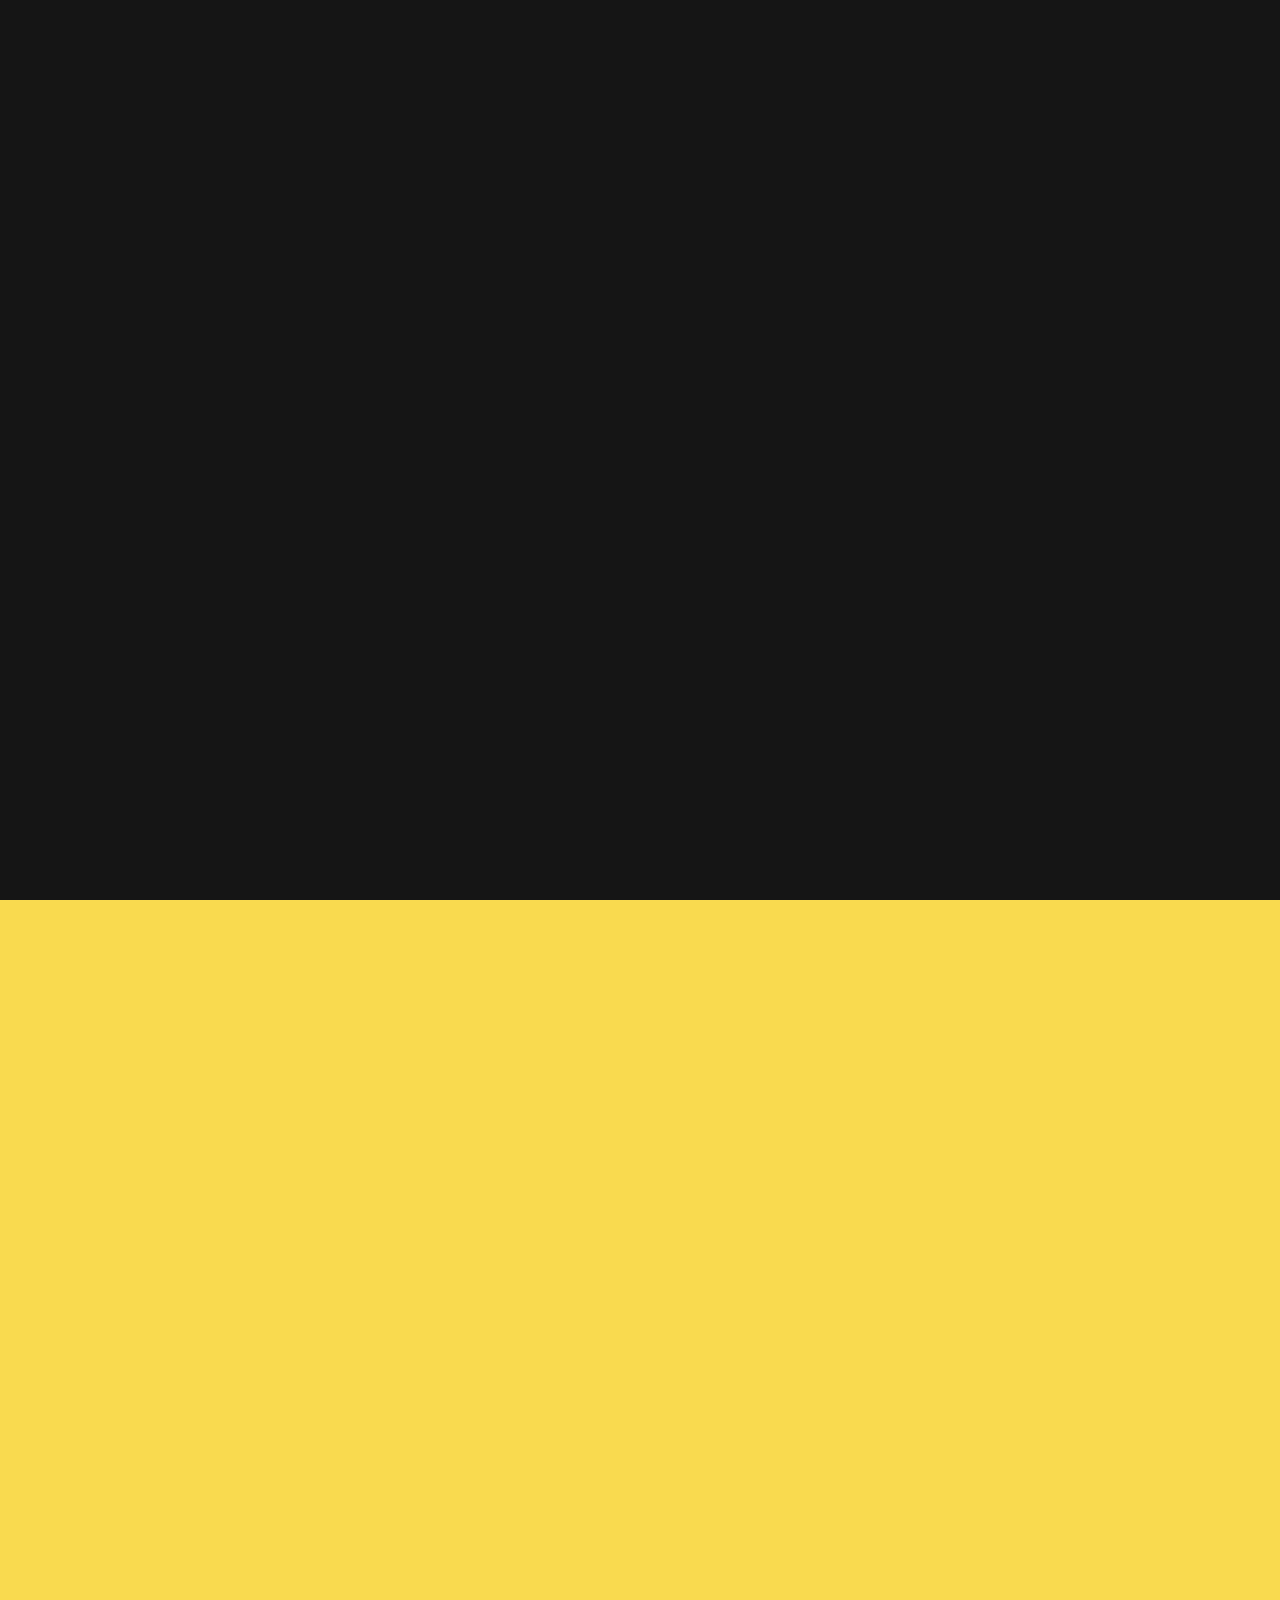
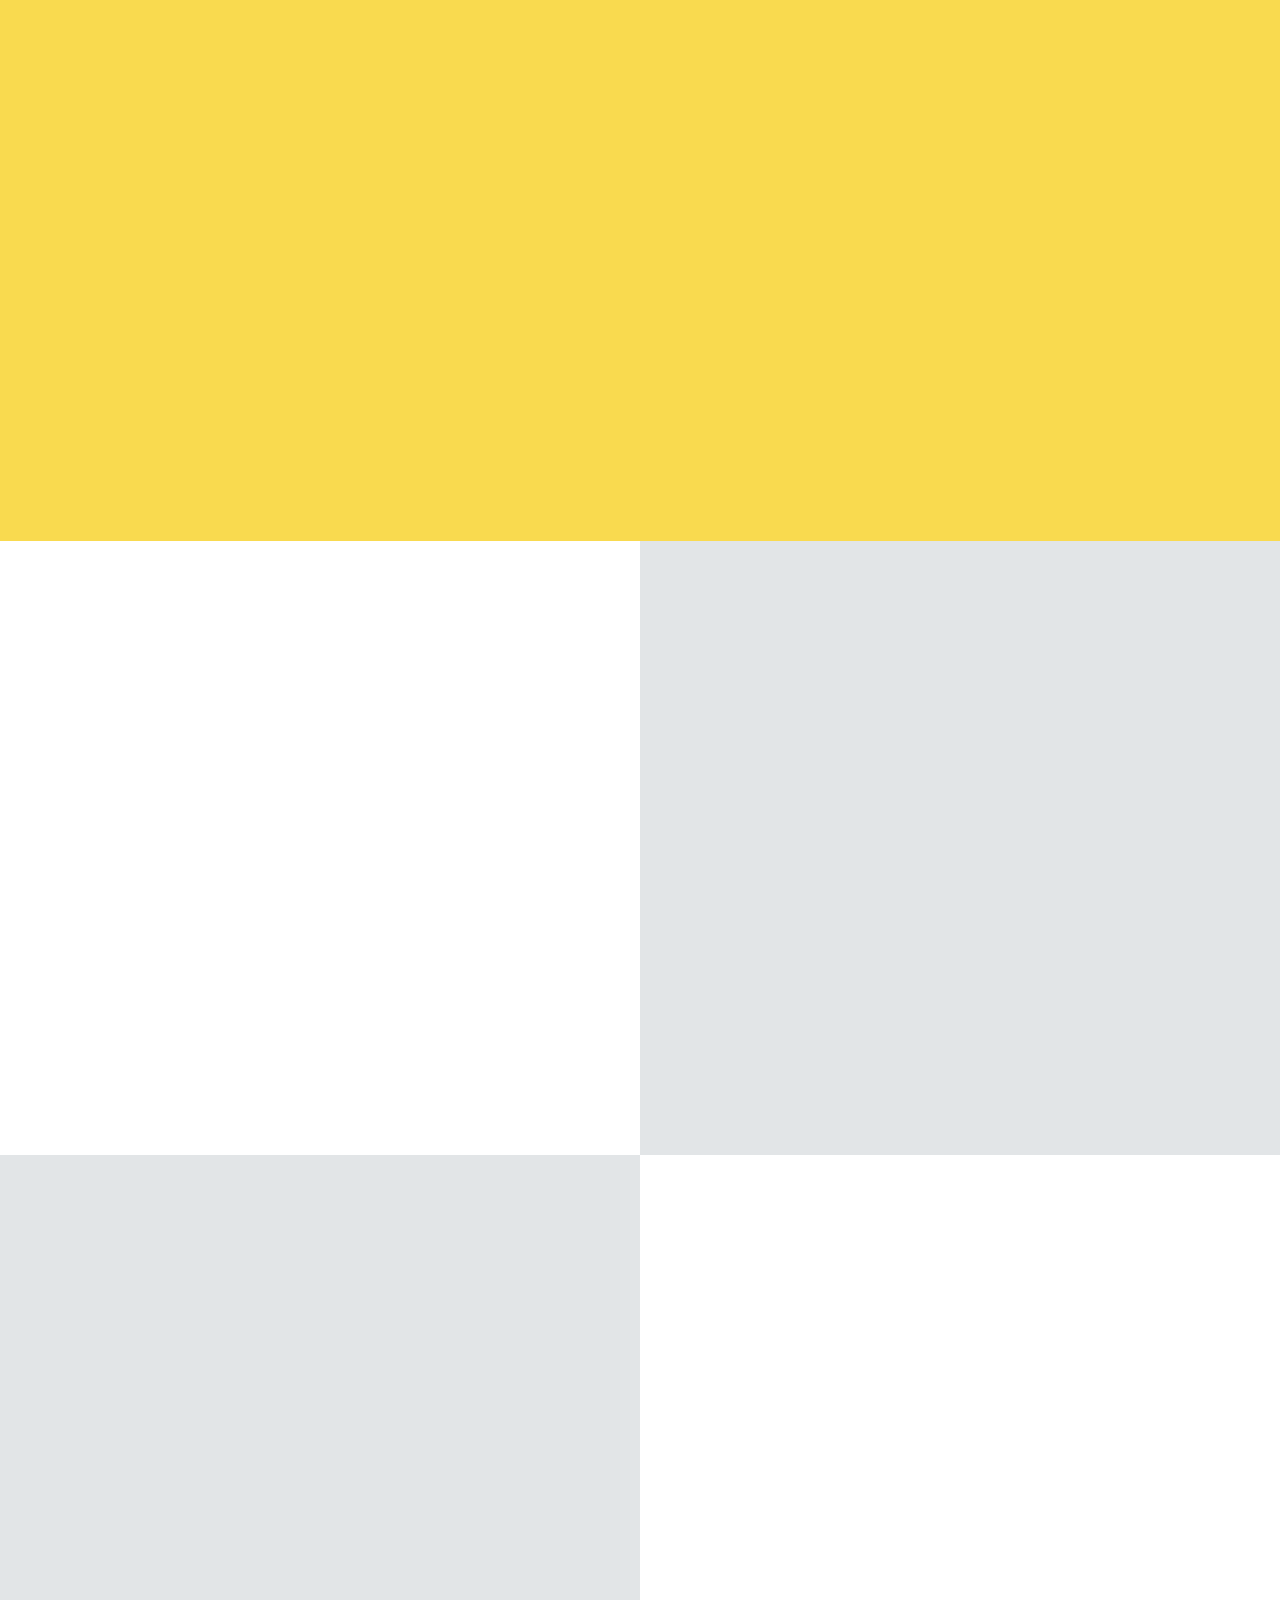
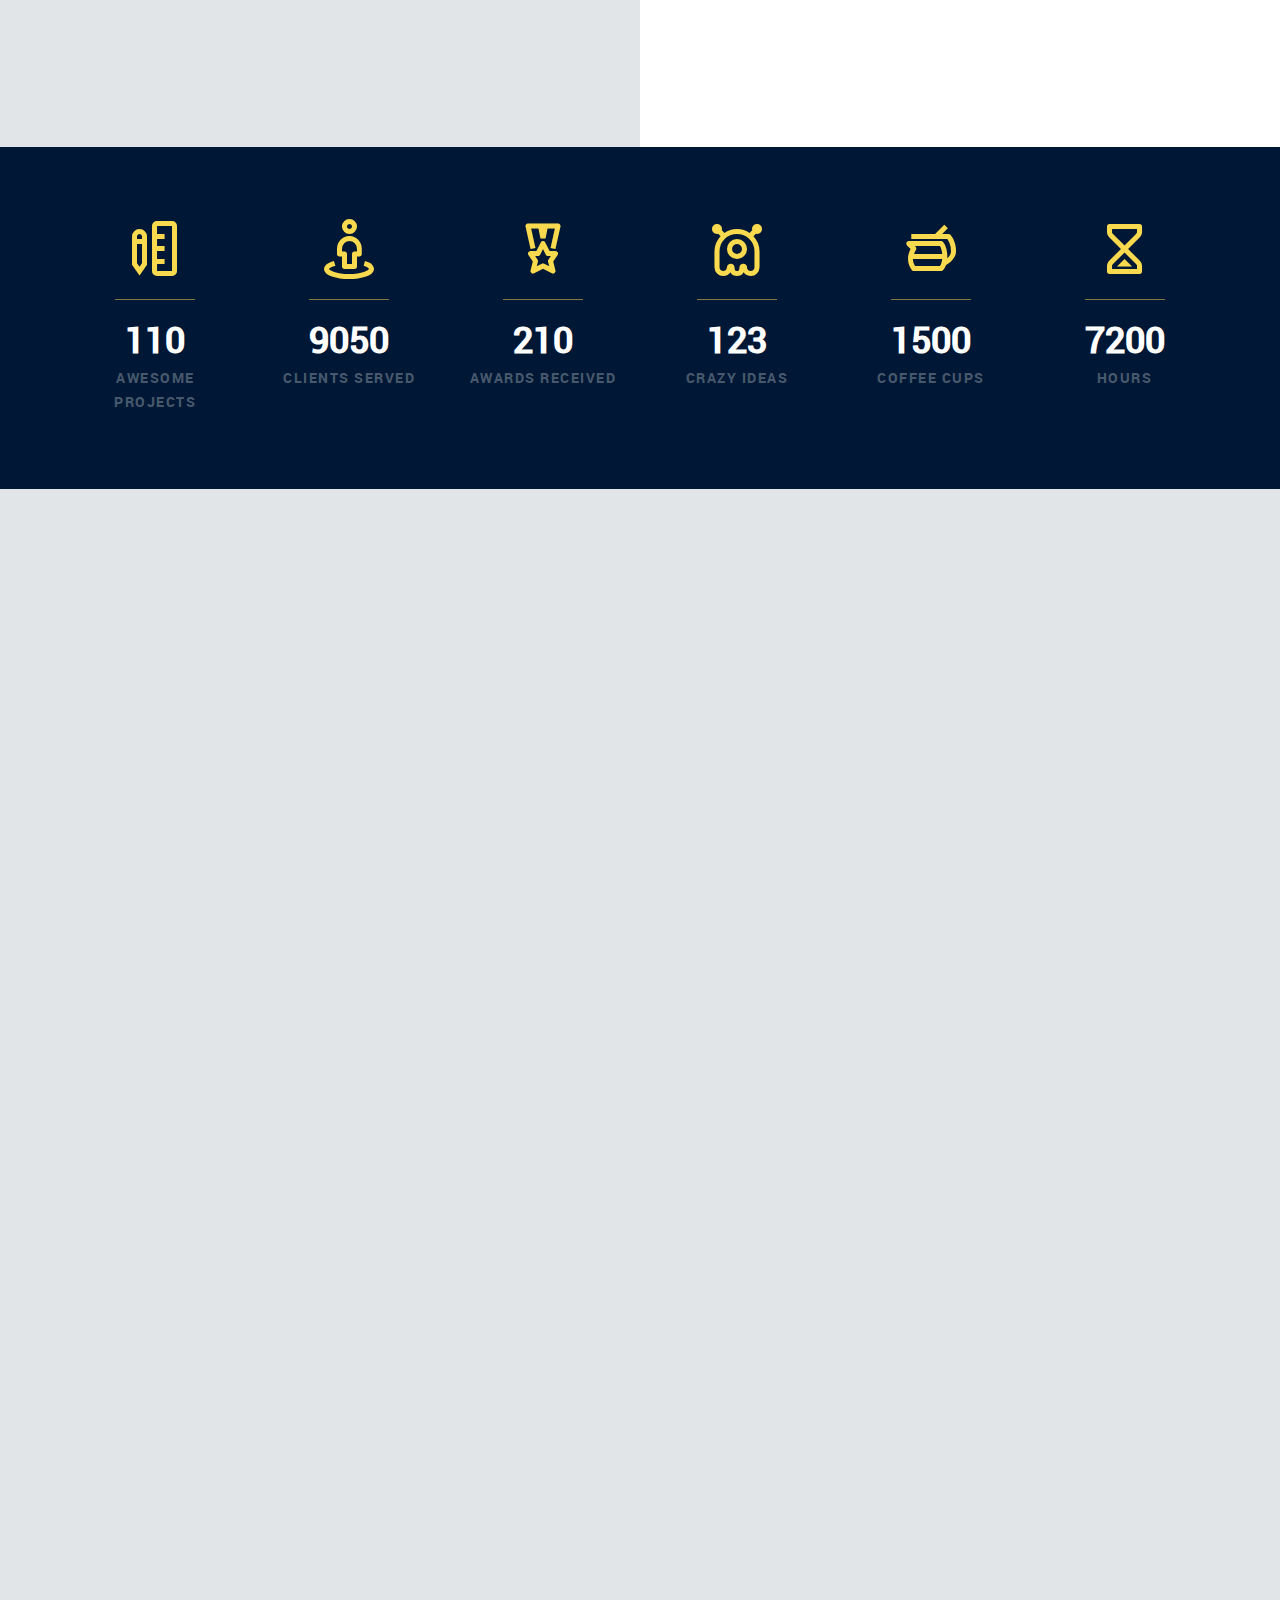
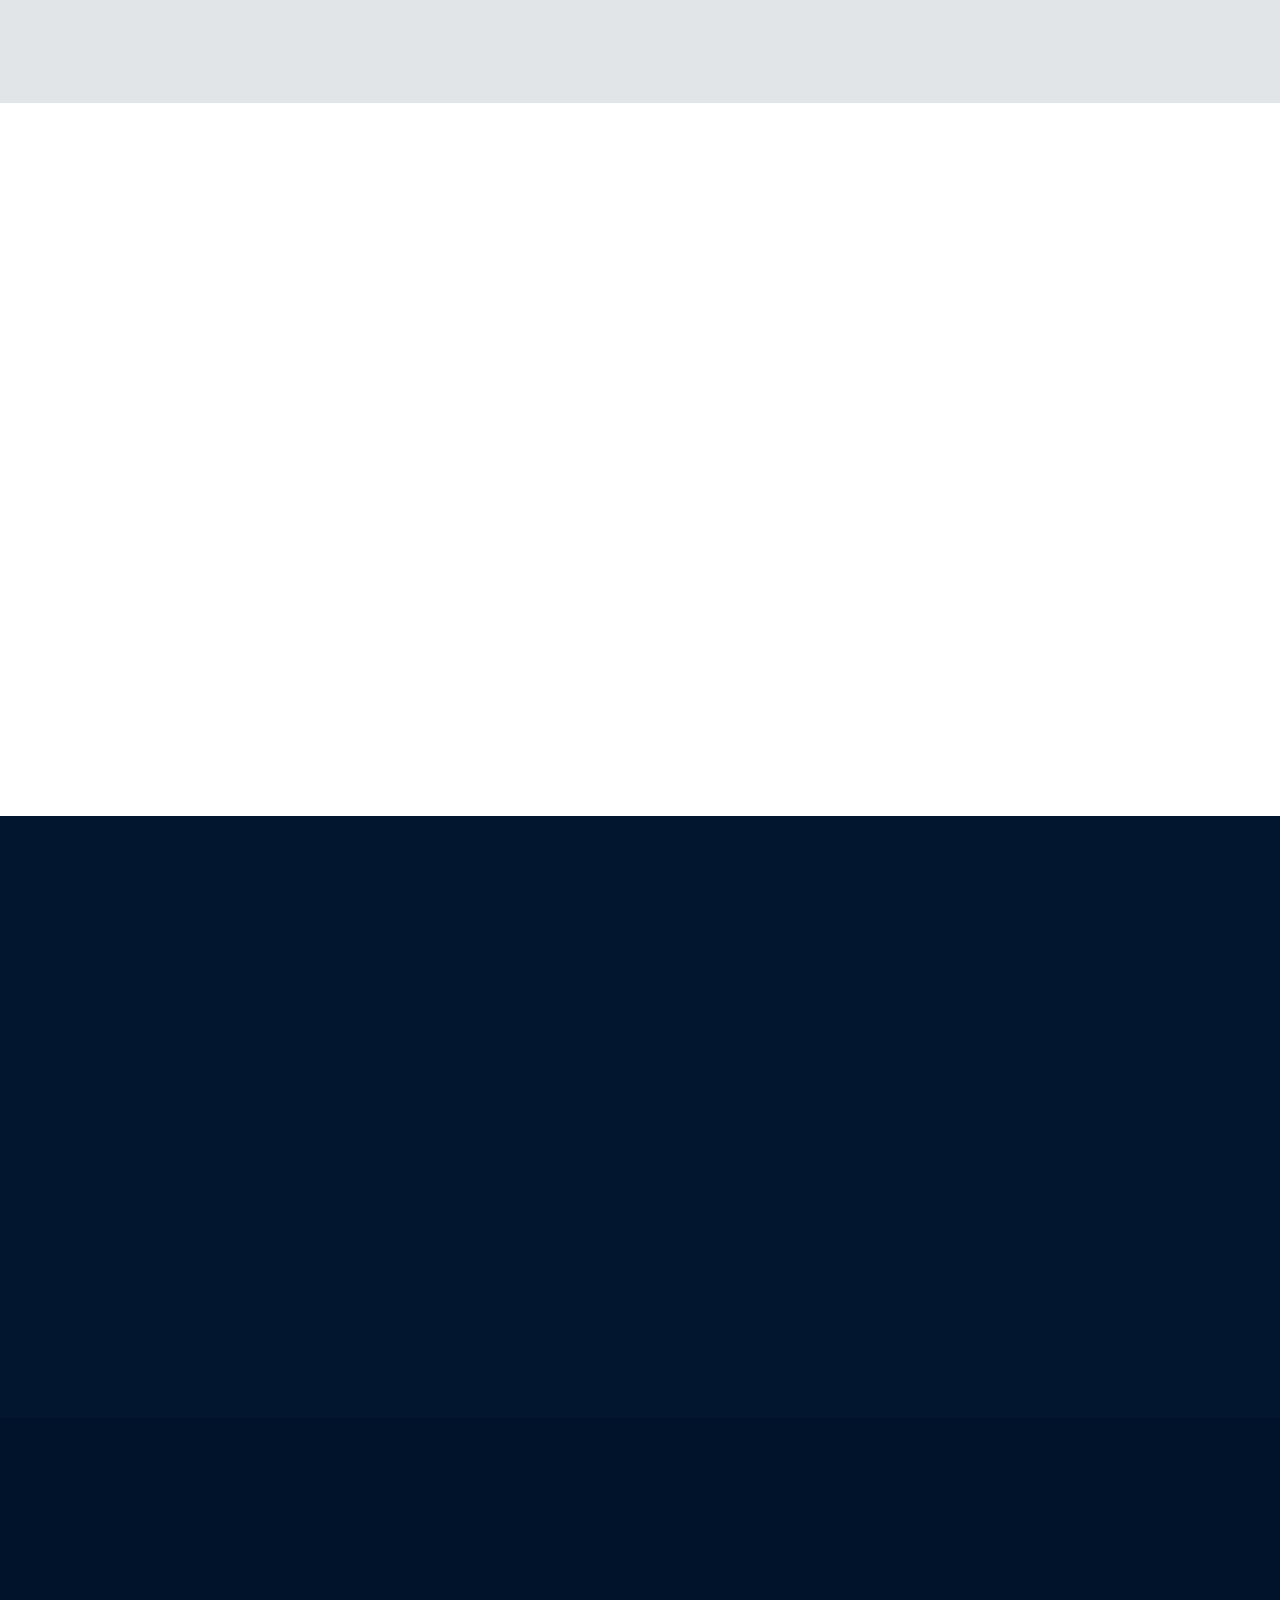
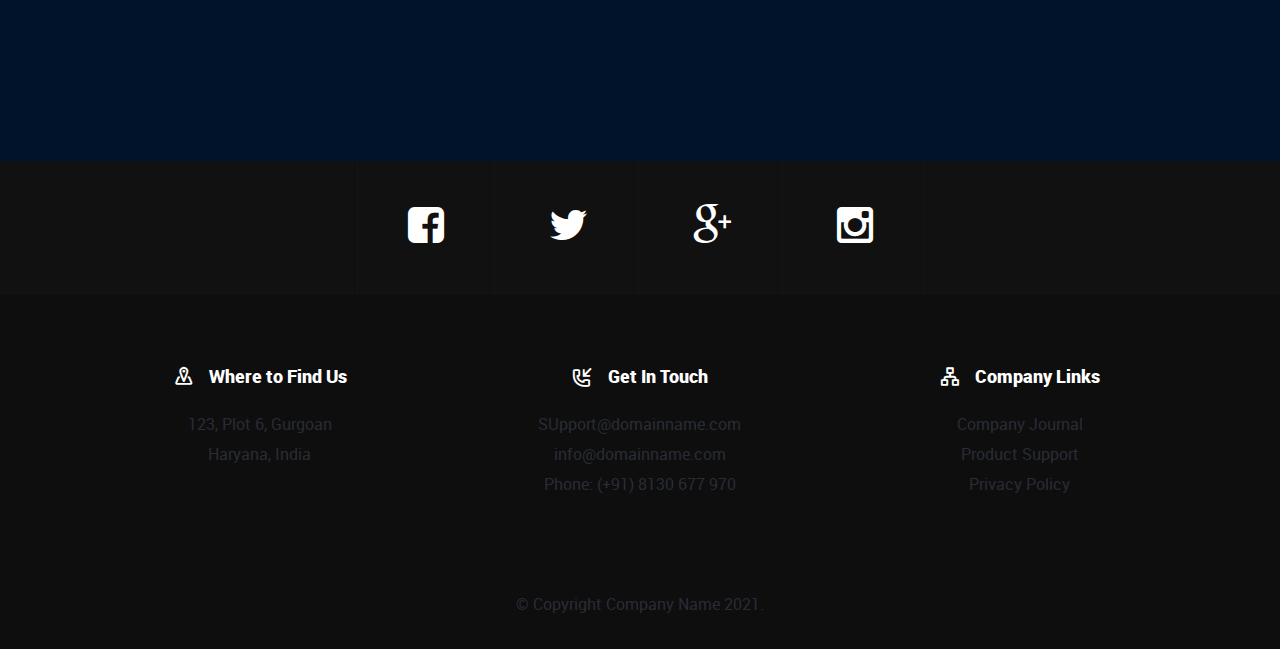
==== commit 52cb0099: "Update index.html" ====
--- a/index.html
+++ b/index.html
@@ -7,7 +7,7 @@
    <!--- basic page needs
    ================================================== -->
    <meta charset="utf-8">
-	<title>Elevate</title>
+	<title>Company Name</title>
 	<meta name="description" content="">  
 	<meta name="author" content="">
 
@@ -39,7 +39,7 @@
    <header class="main-header">
    	
    	<div class="logo">
-	      <a href="index.html">Elevate</a>
+	      <a href="index.html">Company Name</a>
 	   </div> 
 
 	   <a class="menu-toggle" href="#"><span>Menu</span></a>   	
@@ -62,15 +62,15 @@
 			<li><a class="smoothscroll" href="#subscribe" title="">Newsletter</a></li>			
 		</ul>
 
-		<h3>We Recommend Dreamhost</h3>  
+		<h3>We Recommend Darwinbox</h3>  
 		<p class="sponsor-text">
-			Looking for an awesome and reliable webhosting? Try <a href="http://www.dreamhost.com/r.cgi?287326|STYLESHOUT">DreamHost</a>.
-			Get <span>$50 off</span> when you sign up with the promocode <span>styleshout</span>. 
+			Looking for an awesome and reliable webhosting? Try <a href="http://www.Darwinbox.com/r.cgi?287326|darwinbox">Darwinbox</a>.
+			Get <span>$50 off</span> when you sign up with the promocode <span>darwinbox</span>. 
 			<!-- Simply type	the promocode in the box labeled “Promo Code” when placing your order. -->
 		</p>
 
 		<div class="action">
-			<a class="button" href="http://www.dreamhost.com/r.cgi?287326|STYLESHOUT">Sign Up Now</a>
+			<a class="button" href="http://www.Darwinbox.com/r.cgi?287326|darwinbox">Sign Up Now</a>
 		</div>
 
 	</nav> <!-- /menu-nav-wrap -->
@@ -90,7 +90,7 @@
 		   <div class="row intro-content">
 		   	<div class="col-twelve">
 
-		   		<h3 class="animate-intro">Introducing Elevate</h3>
+		   		<h3 class="animate-intro">Introducing Company Name</h3>
 			  		
 					<h1 class="animate-intro">
 						The perfect template to
@@ -551,13 +551,13 @@
 	   		<div class="col-twelve">
 
 					<div class="text-part">
-						<h2 class="animate-this">Download Elevate Now.</h2>
+						<h2 class="animate-this">Download Darwinbox Now.</h2>
 
 			   		<p class="lead animate-this">Lorem ipsum Tempor do Excepteur nulla aute deserunt reprehenderit aute commodo aliquip laboris velit eu esse exercitation ex fugiat pariatur aute consequat. Lorem ipsum Fugiat mollit quis qui. Lorem ipsum Duis Excepteur Duis magna fugiat incididunt qui id quis dolor nisi irure proident labore ut in incididunt eiusmod est anim.</p>
 					</div>   			
 
 			   	<a class="button large animate-this" href="#">                               
-			         Download Elevate
+			         Download Darwinbox
 			      </a>  			
 
 	   		</div>
@@ -614,14 +614,8 @@
               <li><a href="#">
 	              	<i class="fa fa-google-plus"></i>
 	            </a></li>
-	            <li><a href="#">
-	              	<i class="fa fa-pinterest"></i>
-	            </a></li>
-	            <li><a href="#">
+	          <li><a href="#">
 	              	<i class="fa fa-instagram"></i>
-	            </a></li>
-	            <li><a href="#">
-	              	<i class="fa fa-dribbble"></i>
 	            </a></li>
 	         </ul>
 		         
@@ -636,18 +630,17 @@
 		  			<h4><i class="icon-location-map-1"></i> Where to Find Us</h4>
 
 		  			<p>
-		         1600 Amphitheatre Parkway<br>
-		         Mountain View, CA<br>
-		         94043 US
+		         123, Plot 6, Gurgoan<br>
+		         Haryana, India<br>
 		         </p>
 		  		</div>
 
 		   	<div class="col-four tab-full collapse">
 	   			<h4><i class="icon-phone-incoming"></i> Get In Touch</h4>
 
-	   			<p>someone@elevatewebsite.com<br>
-				   	info@elevatewebsite.com <br>
-				   	Phone: (+63) 555 1212			     
+	   			<p>SUpport@domainname.com<br>
+				   	info@domainname.com <br>
+				   	Phone: (+91) 8130 677 970			     
 				   </p>
 	   		</div>
 
@@ -667,8 +660,7 @@
 	   <div class="footer-bottom"> 
 
 	   	<div class="copyright">
-		     	<span>© Copyright Elevate 2016.</span> 
-		     	<span>Design by <a href="http://www.styleshout.com/">styleshout</a></span>	         	
+		     	<span>© Copyright Company Name 2021.</span>       	
 		   </div>  		
    	</div>
 	   	
@@ -692,4 +684,4 @@
 
 </body>
 
-</html>+</html>
